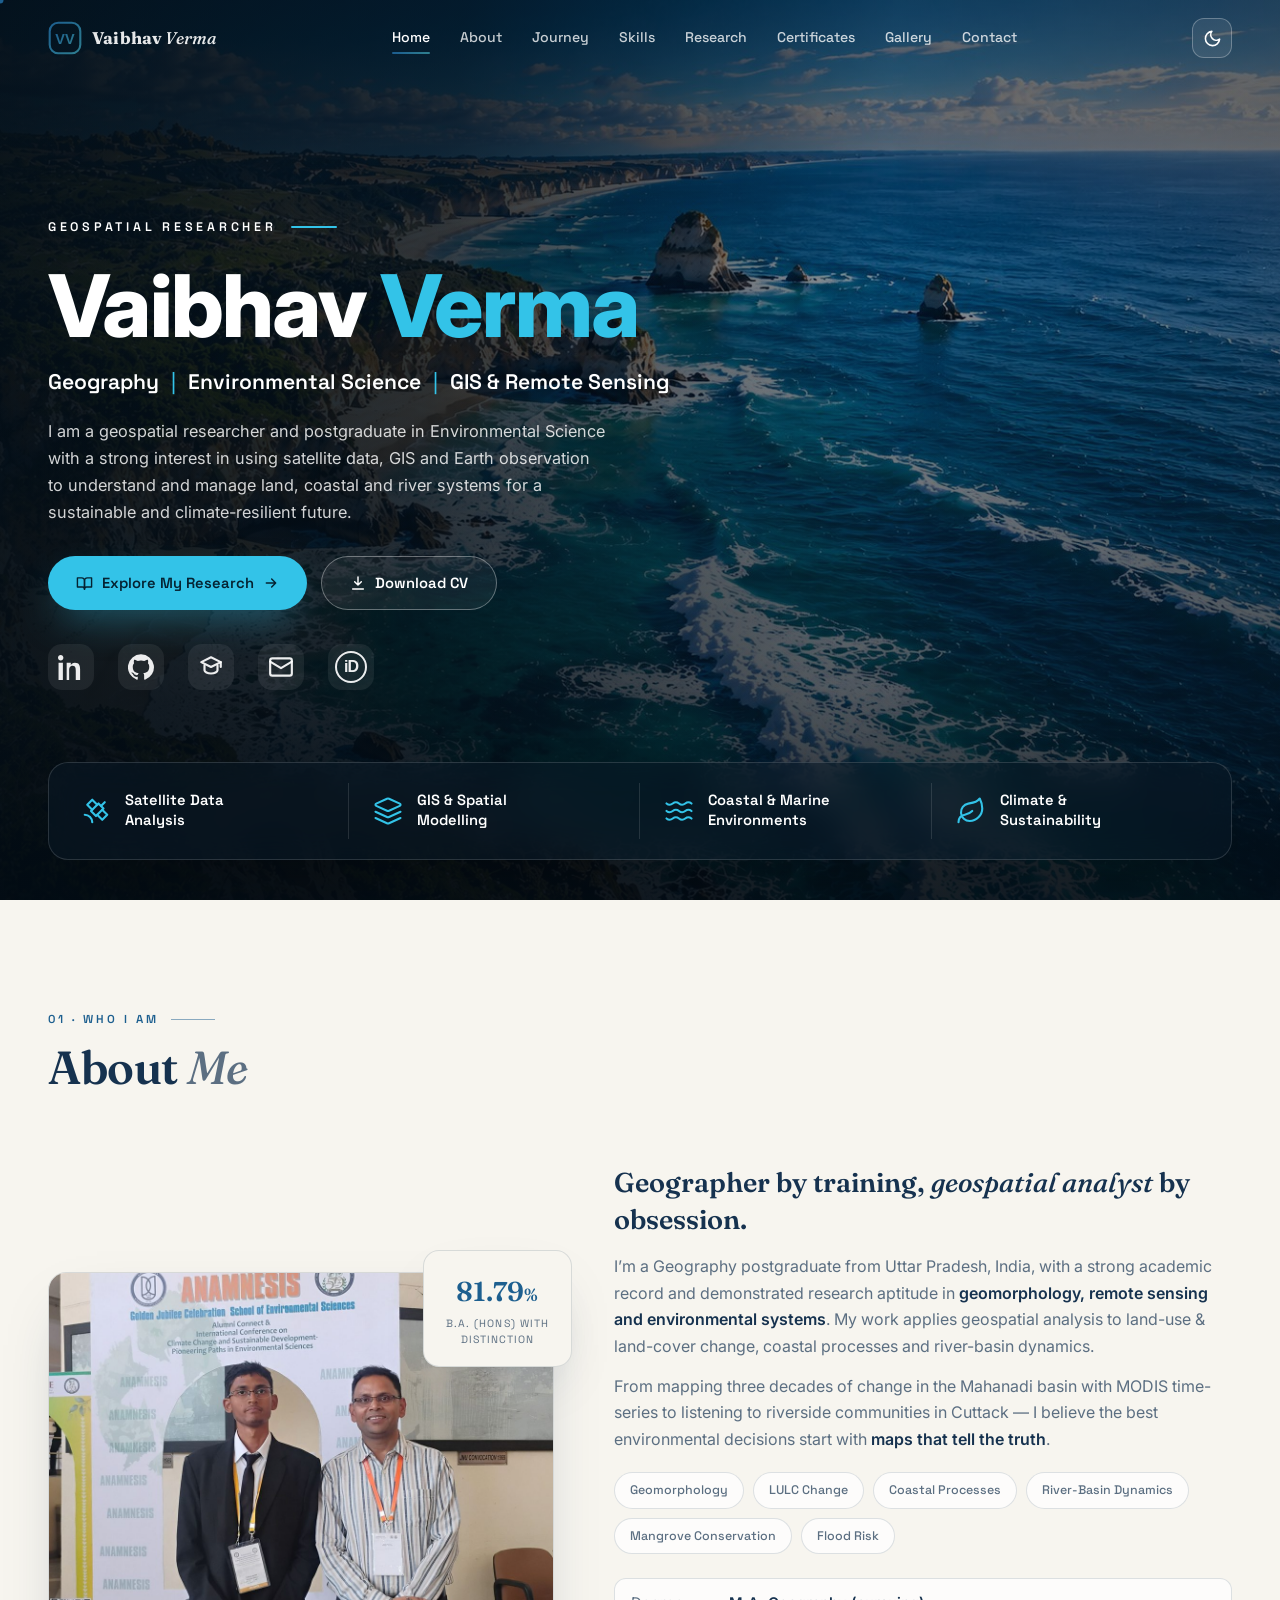
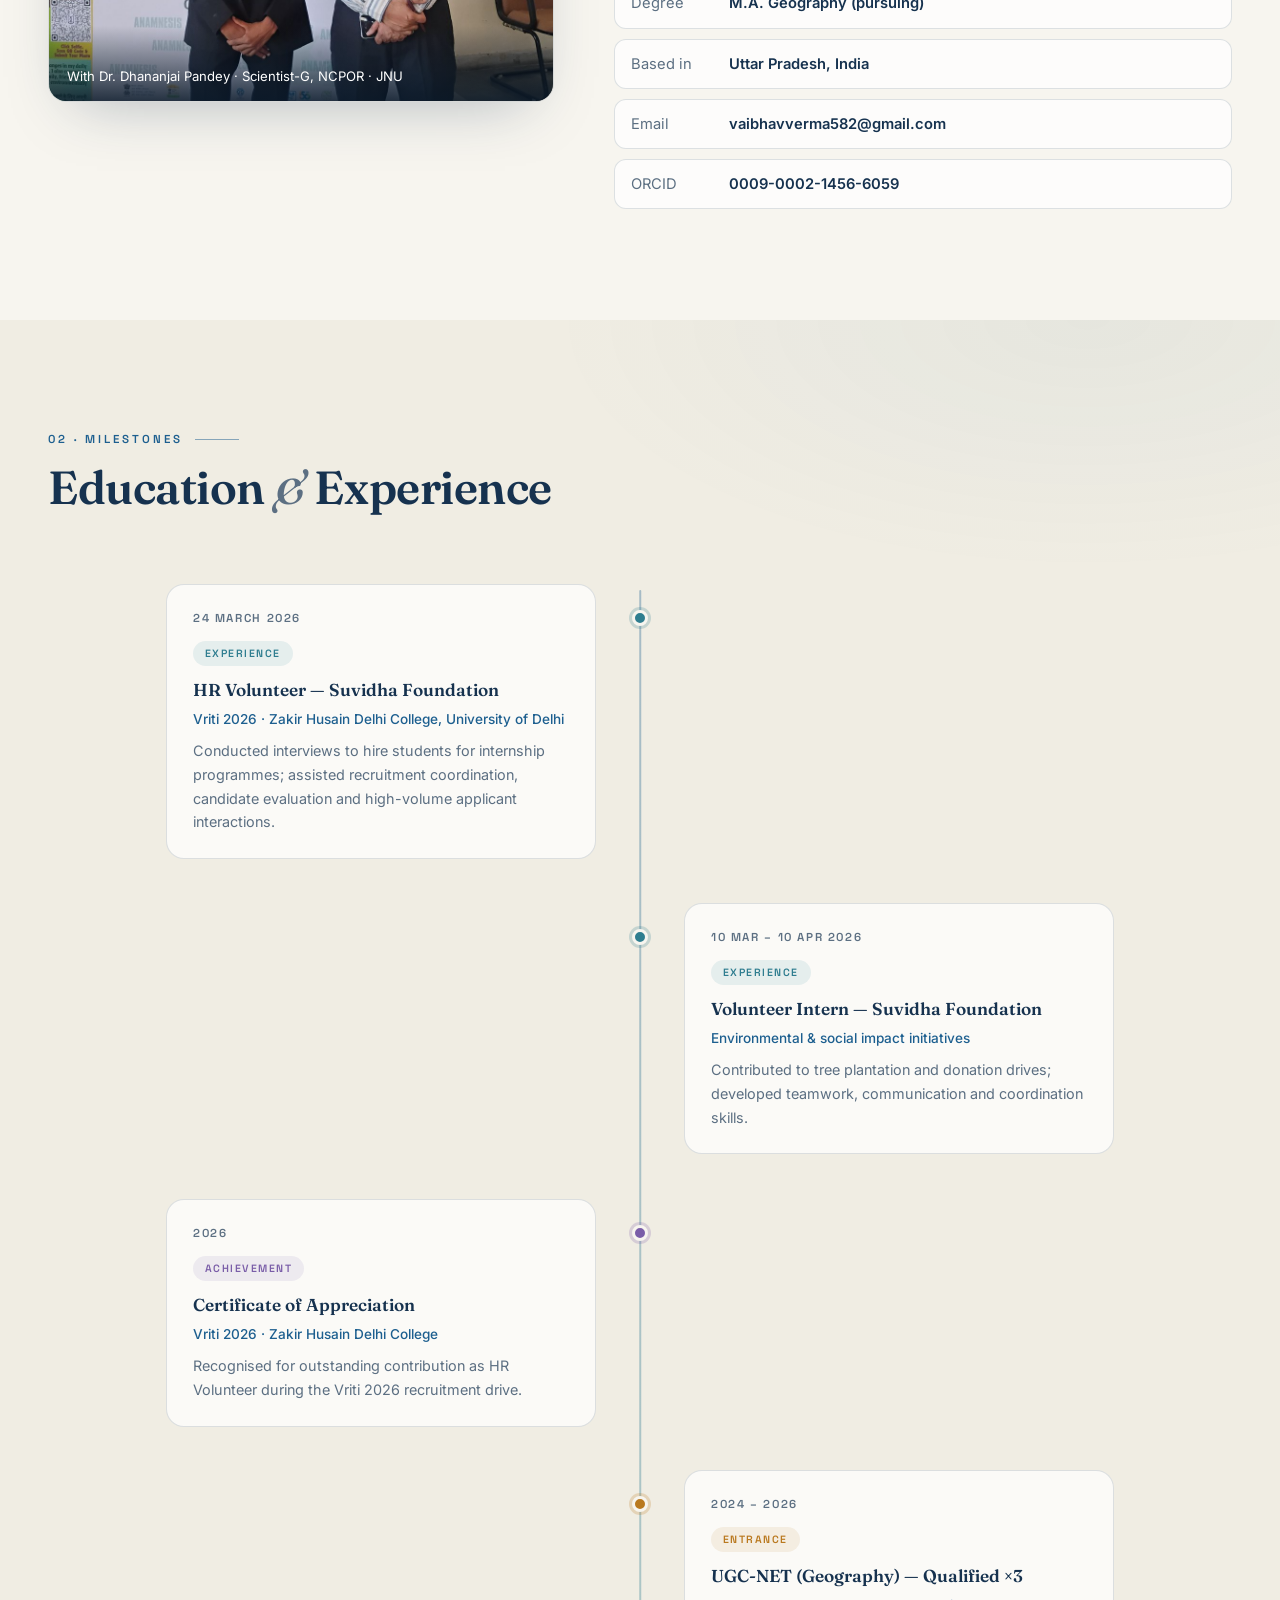
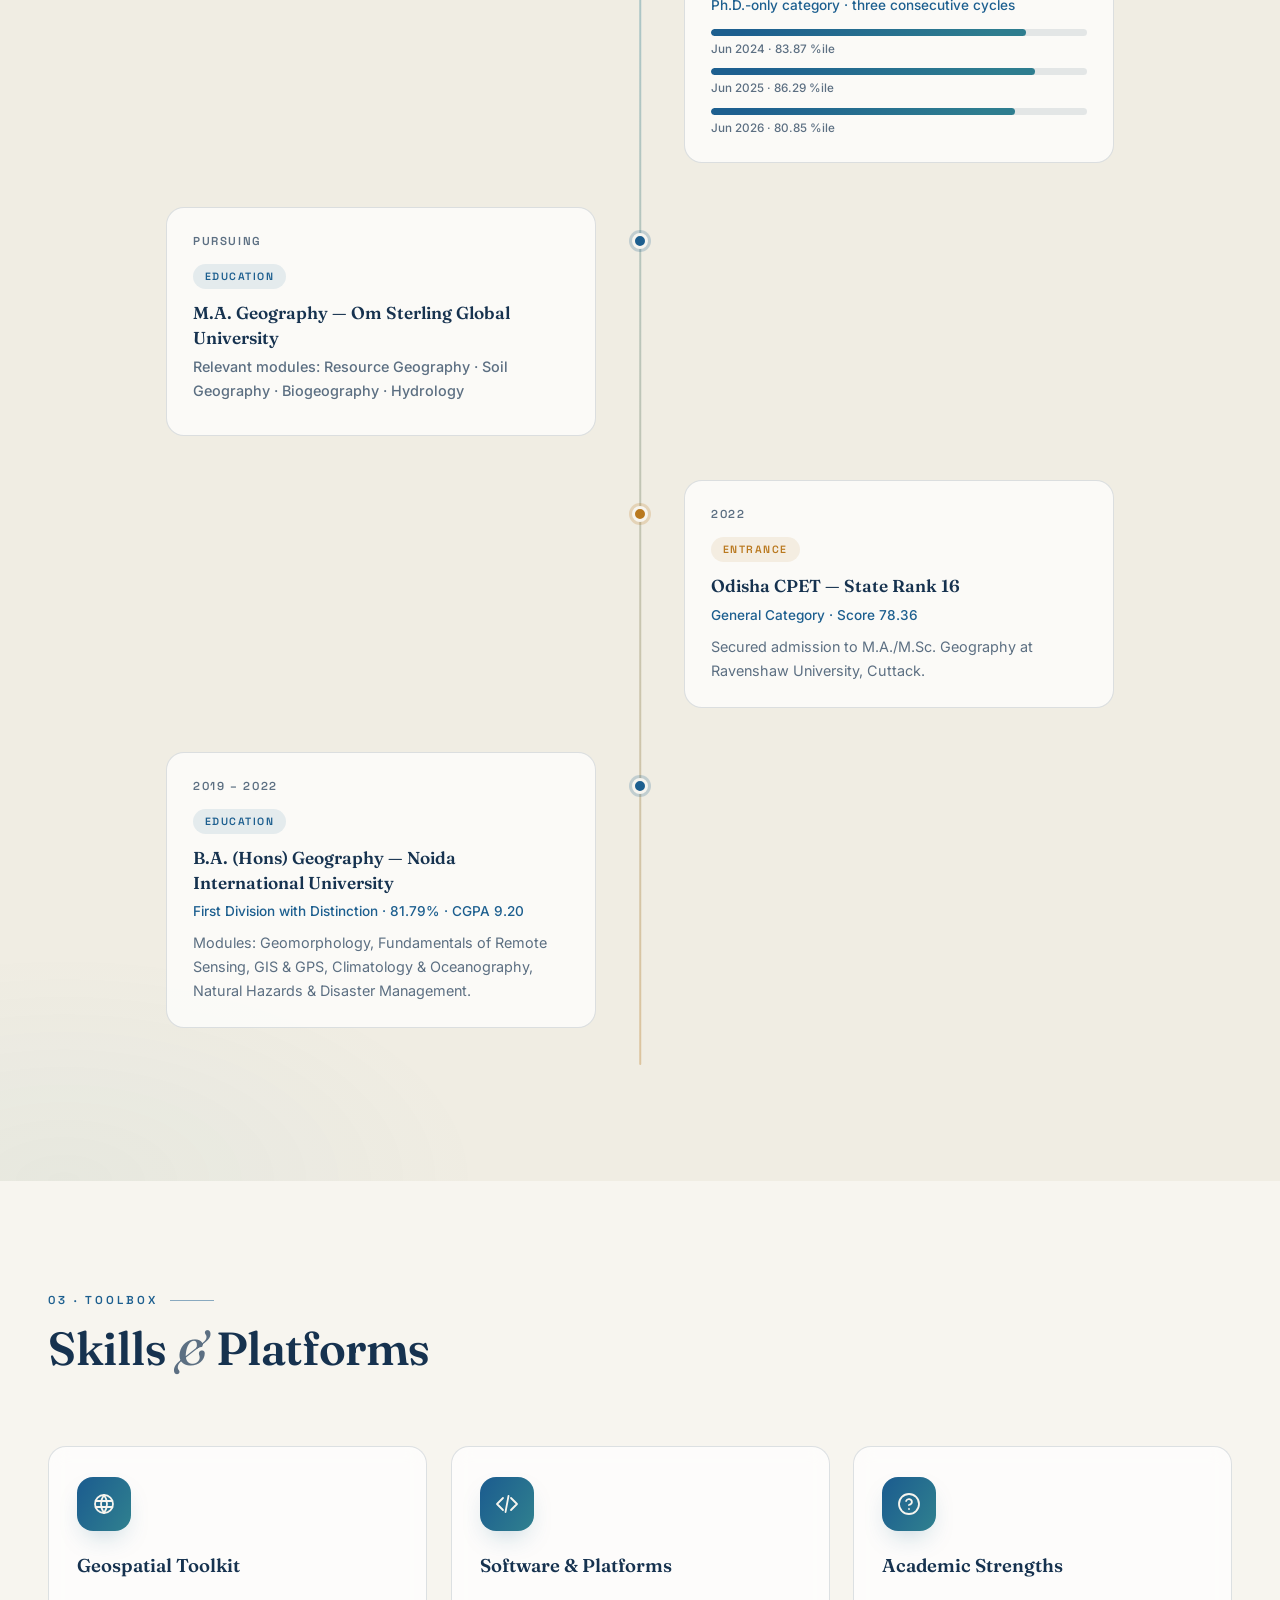
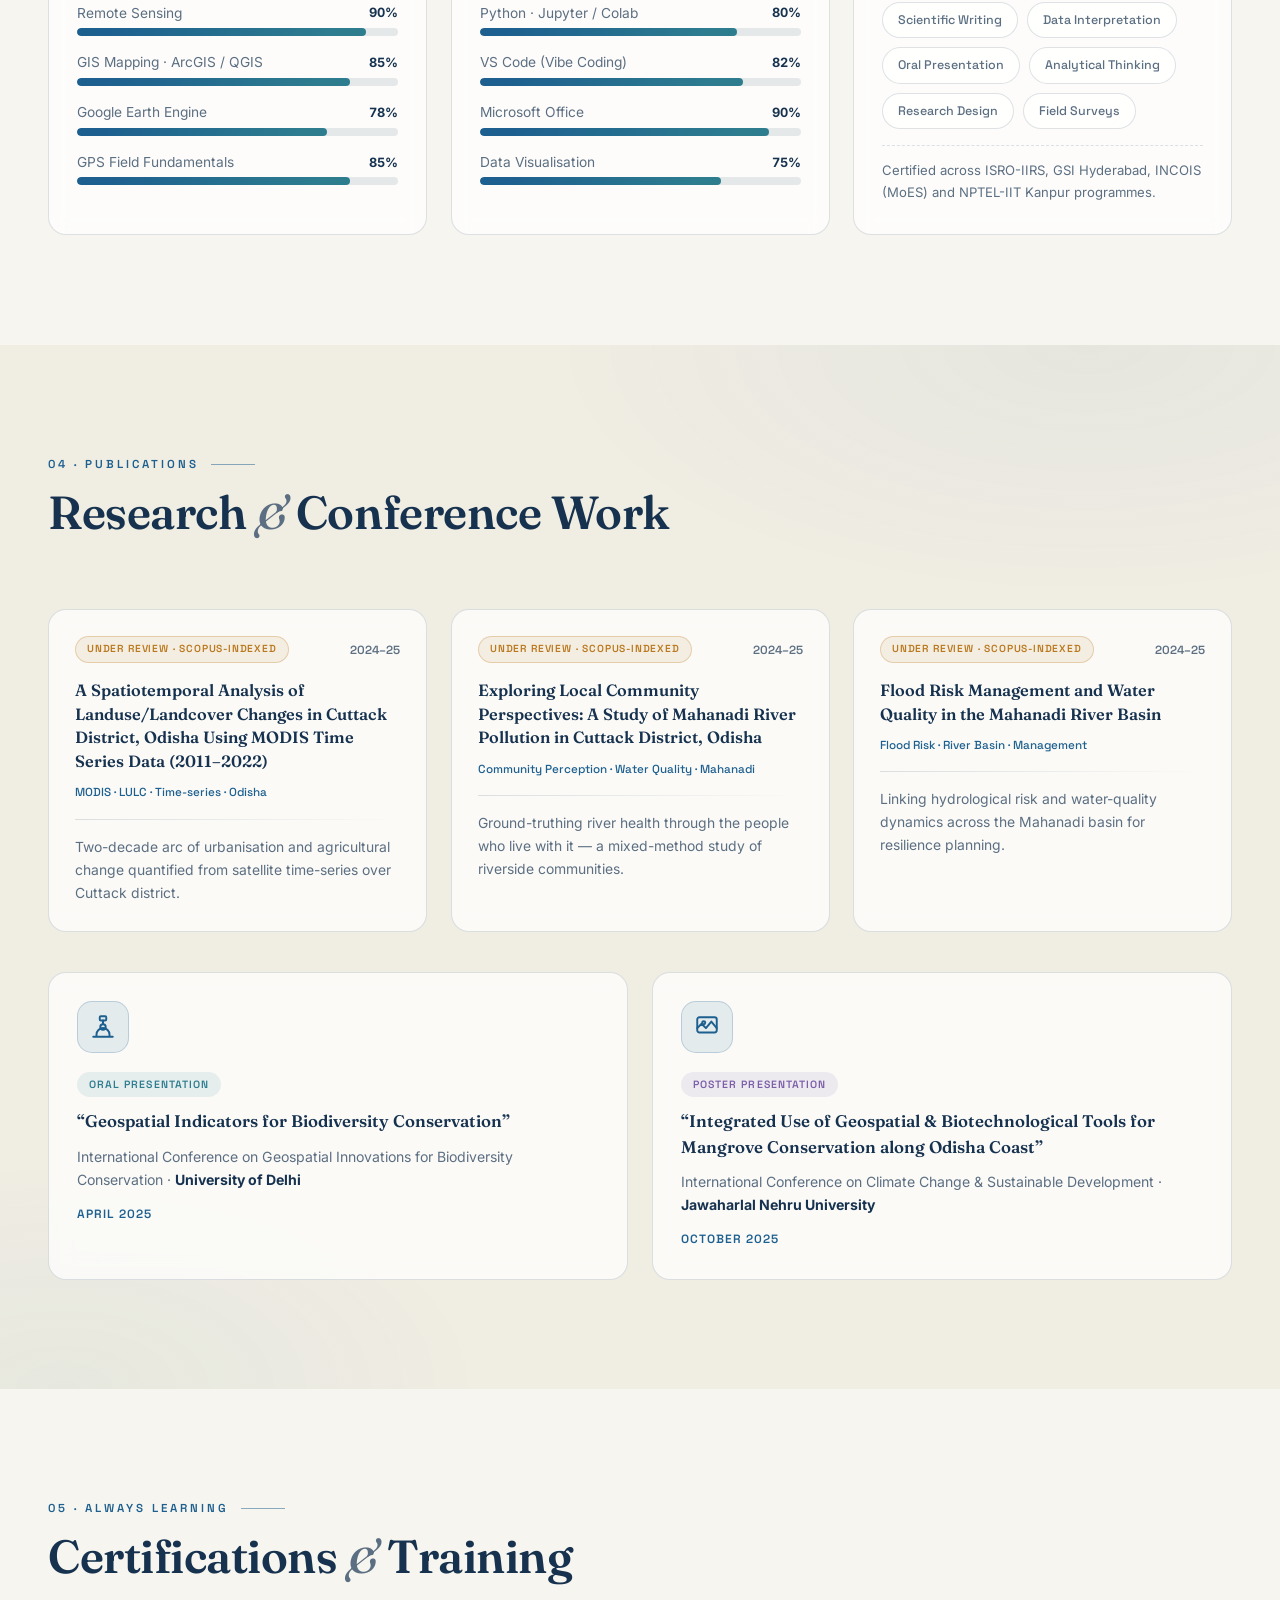
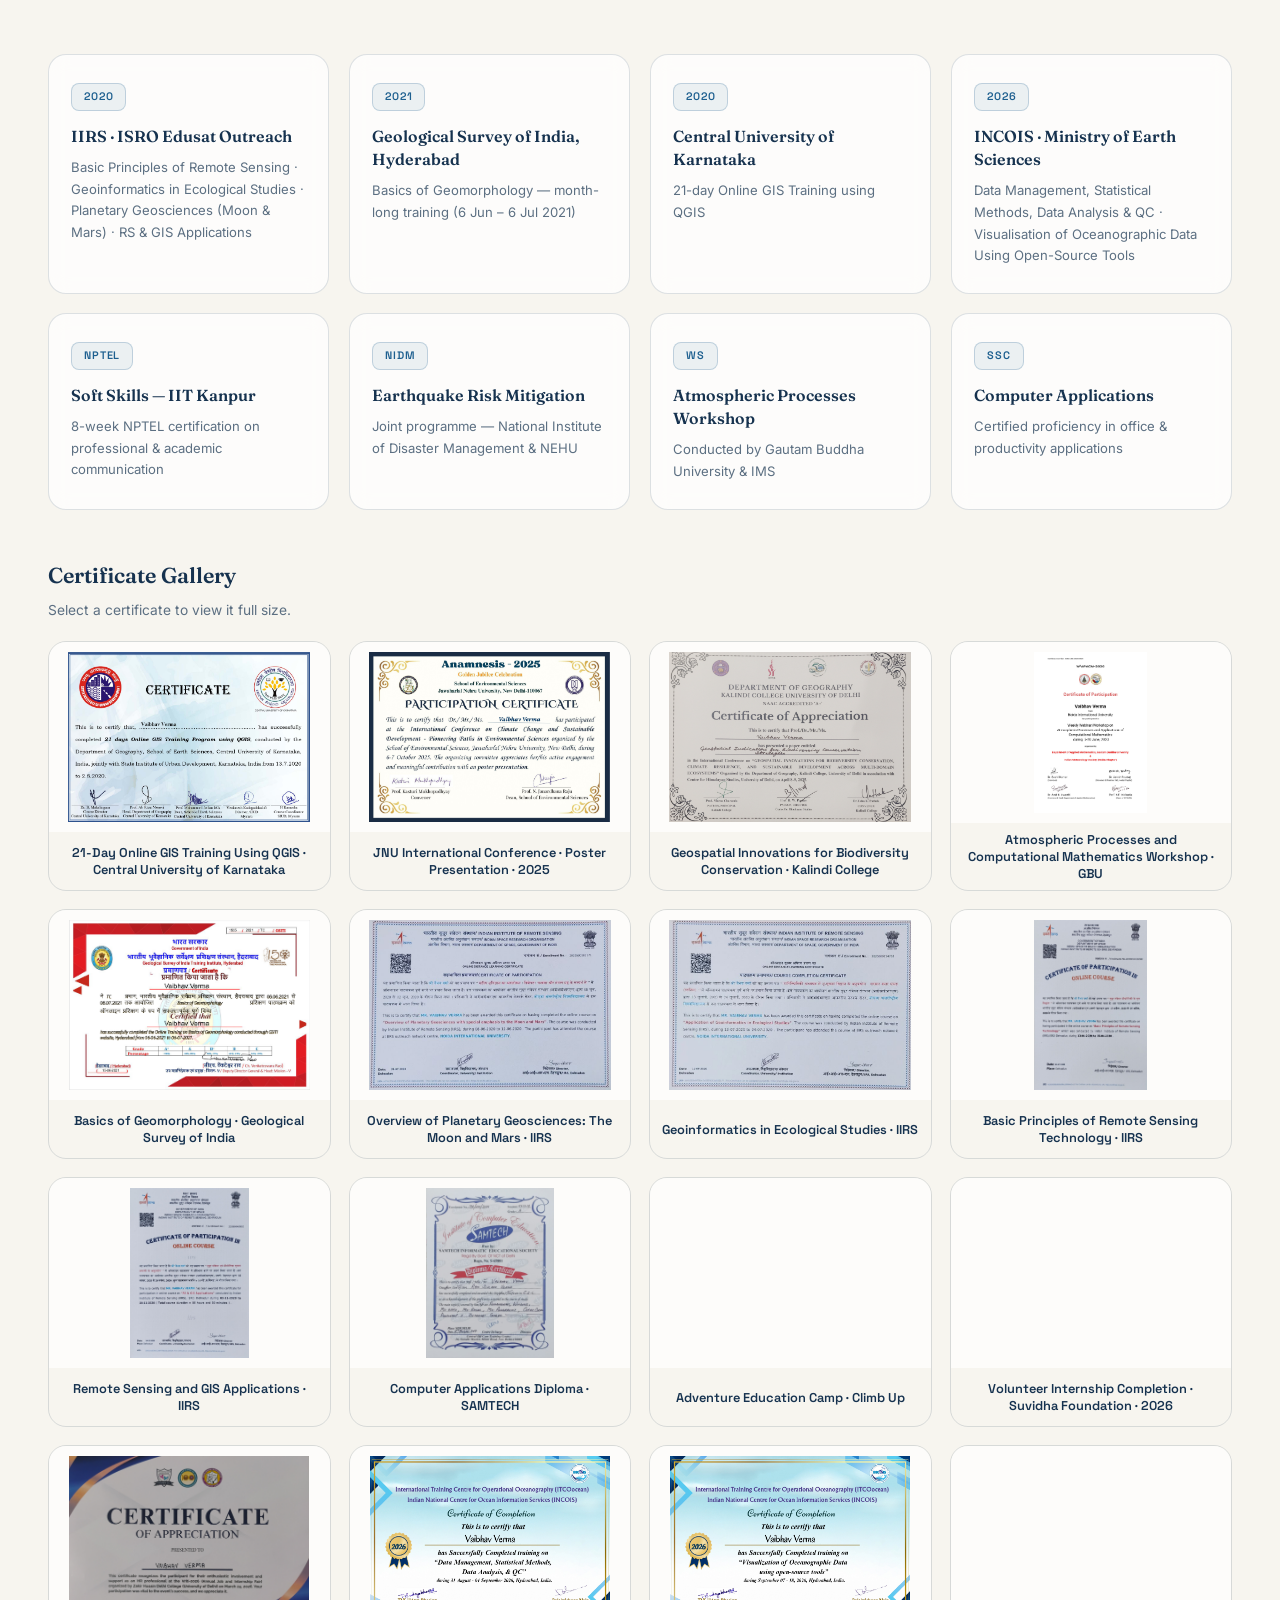
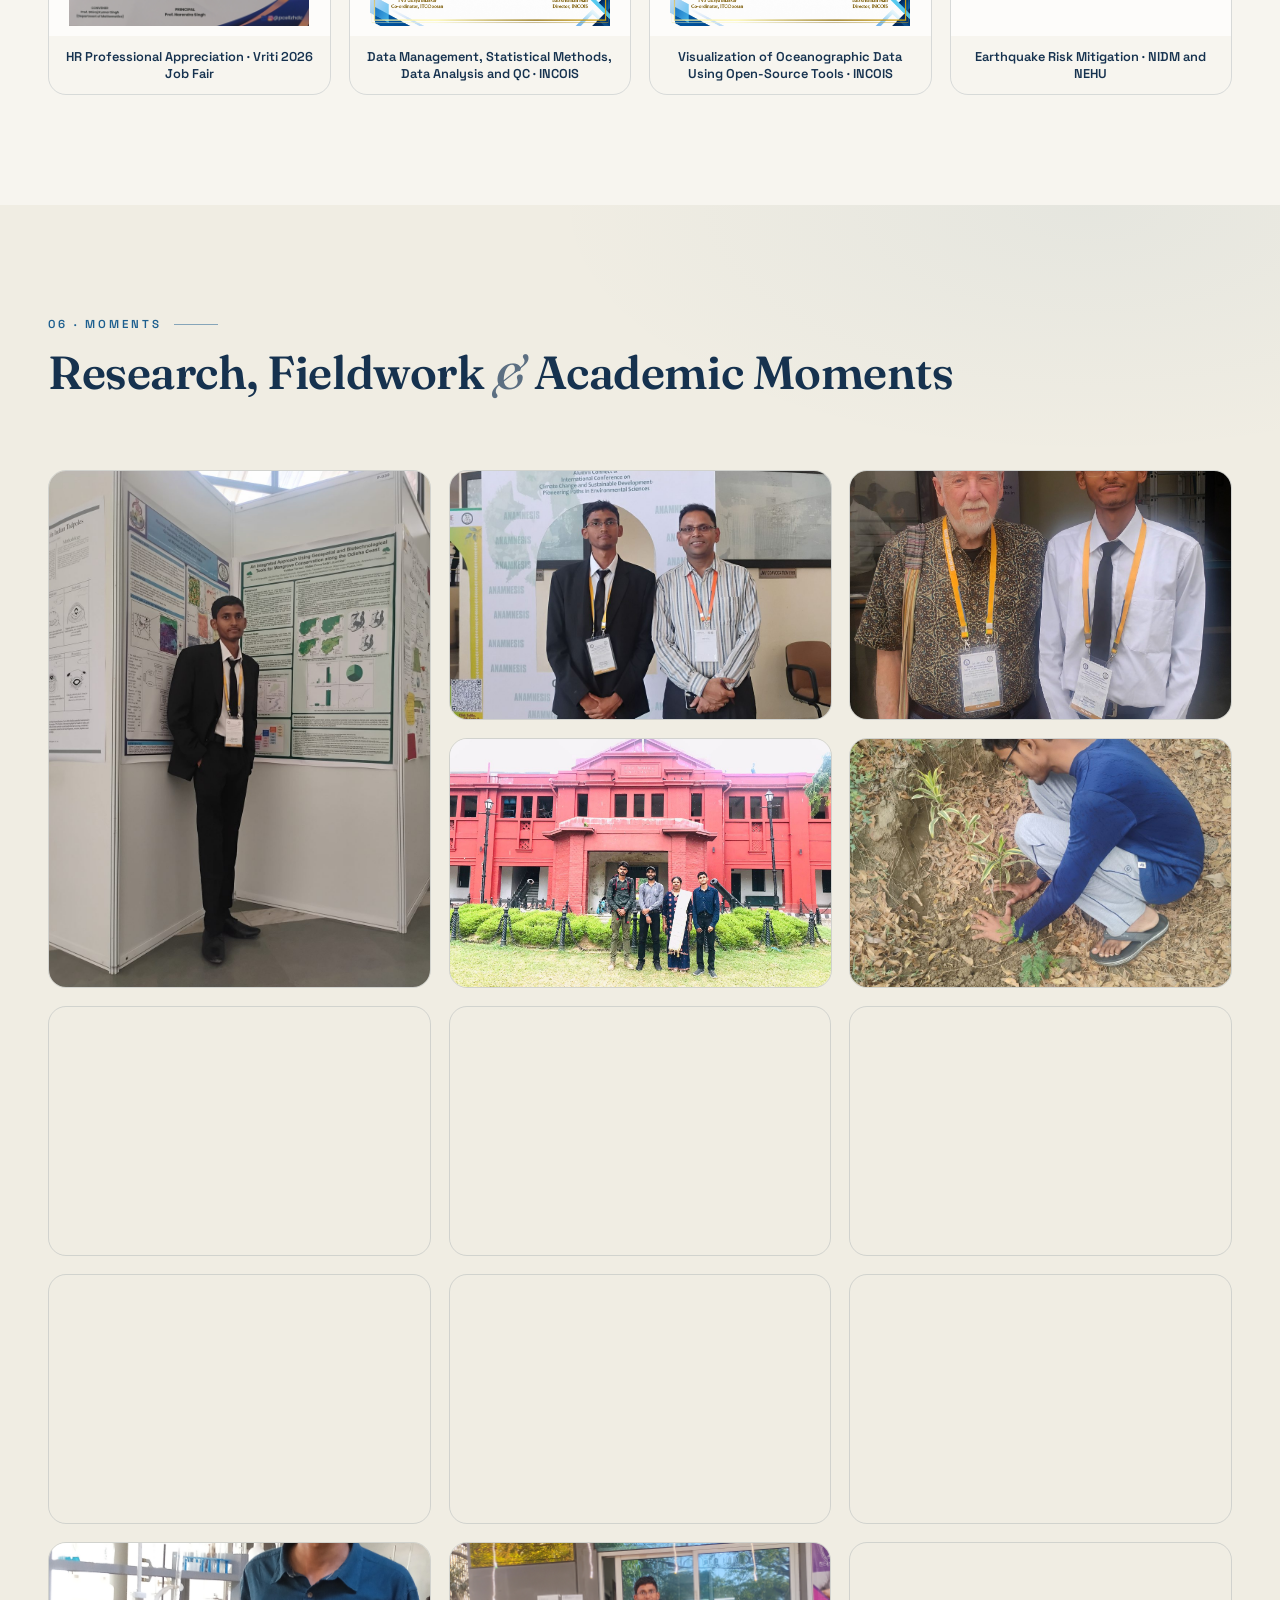
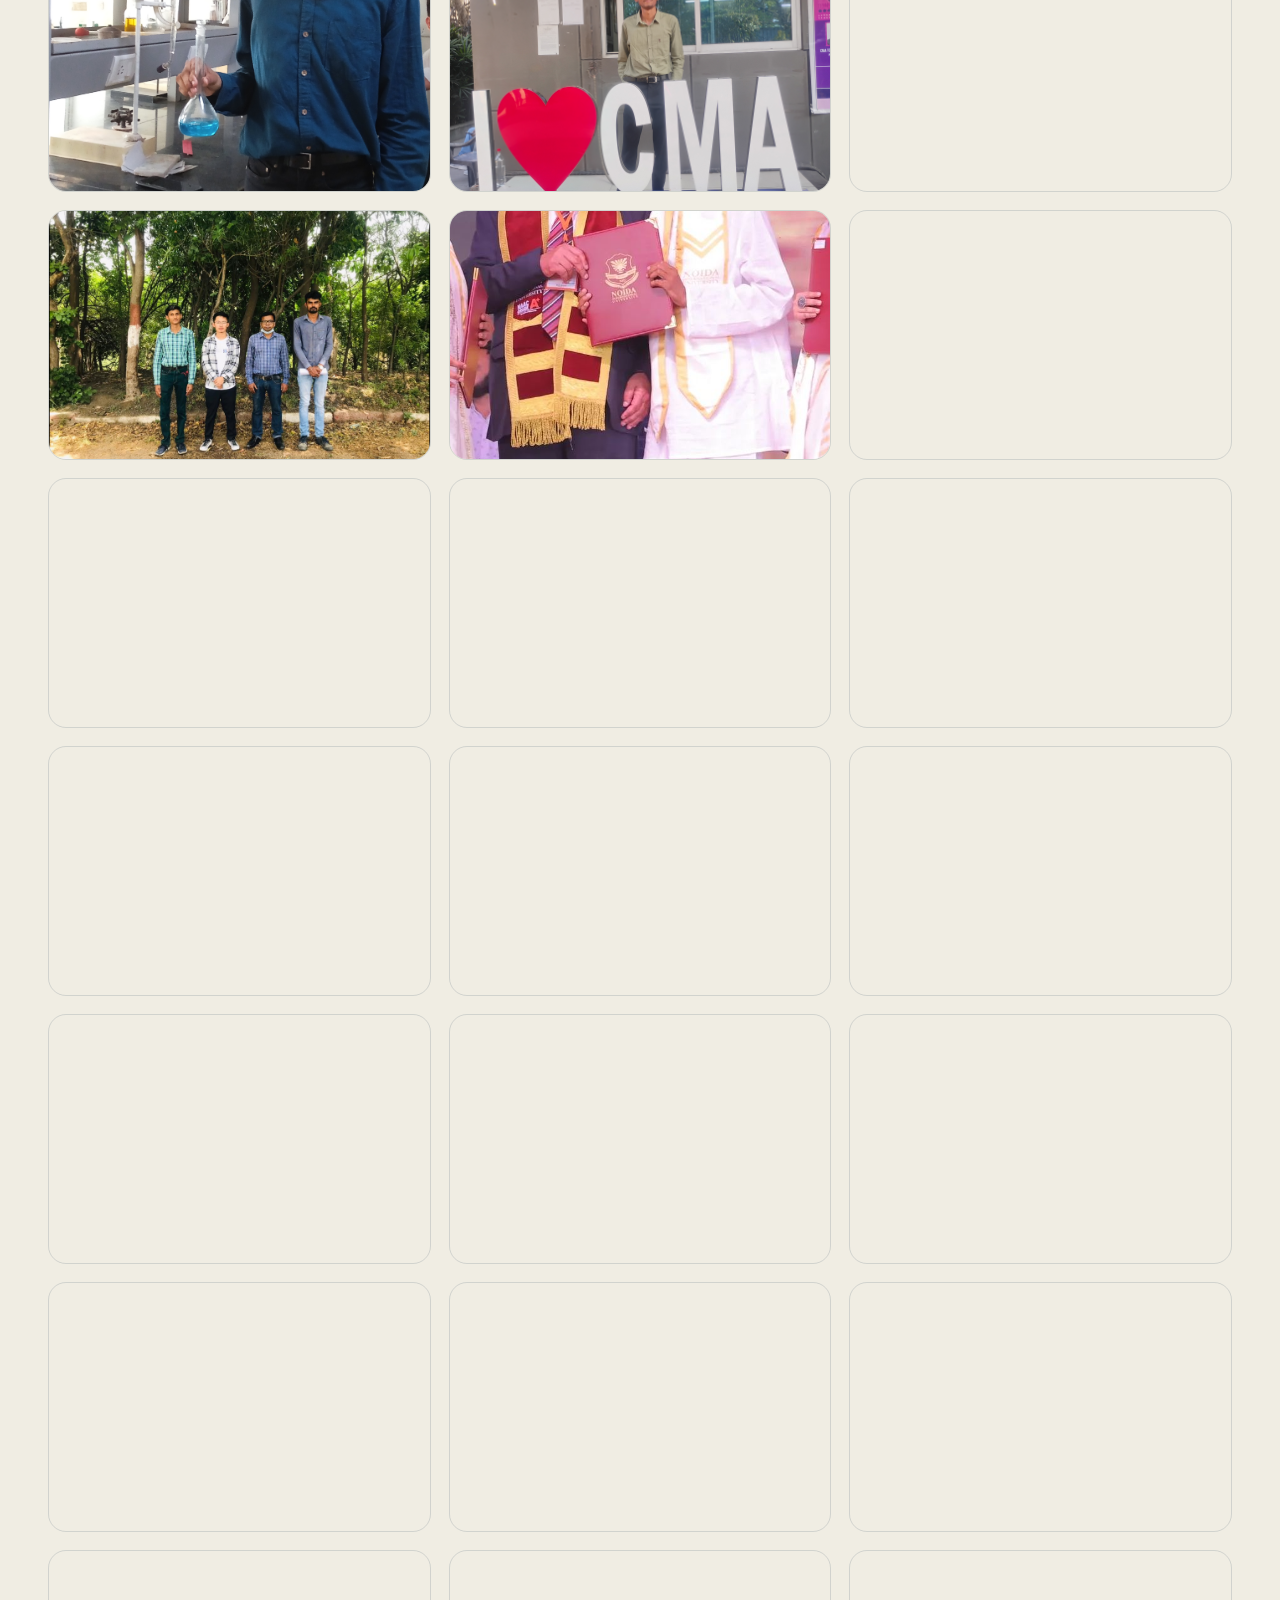
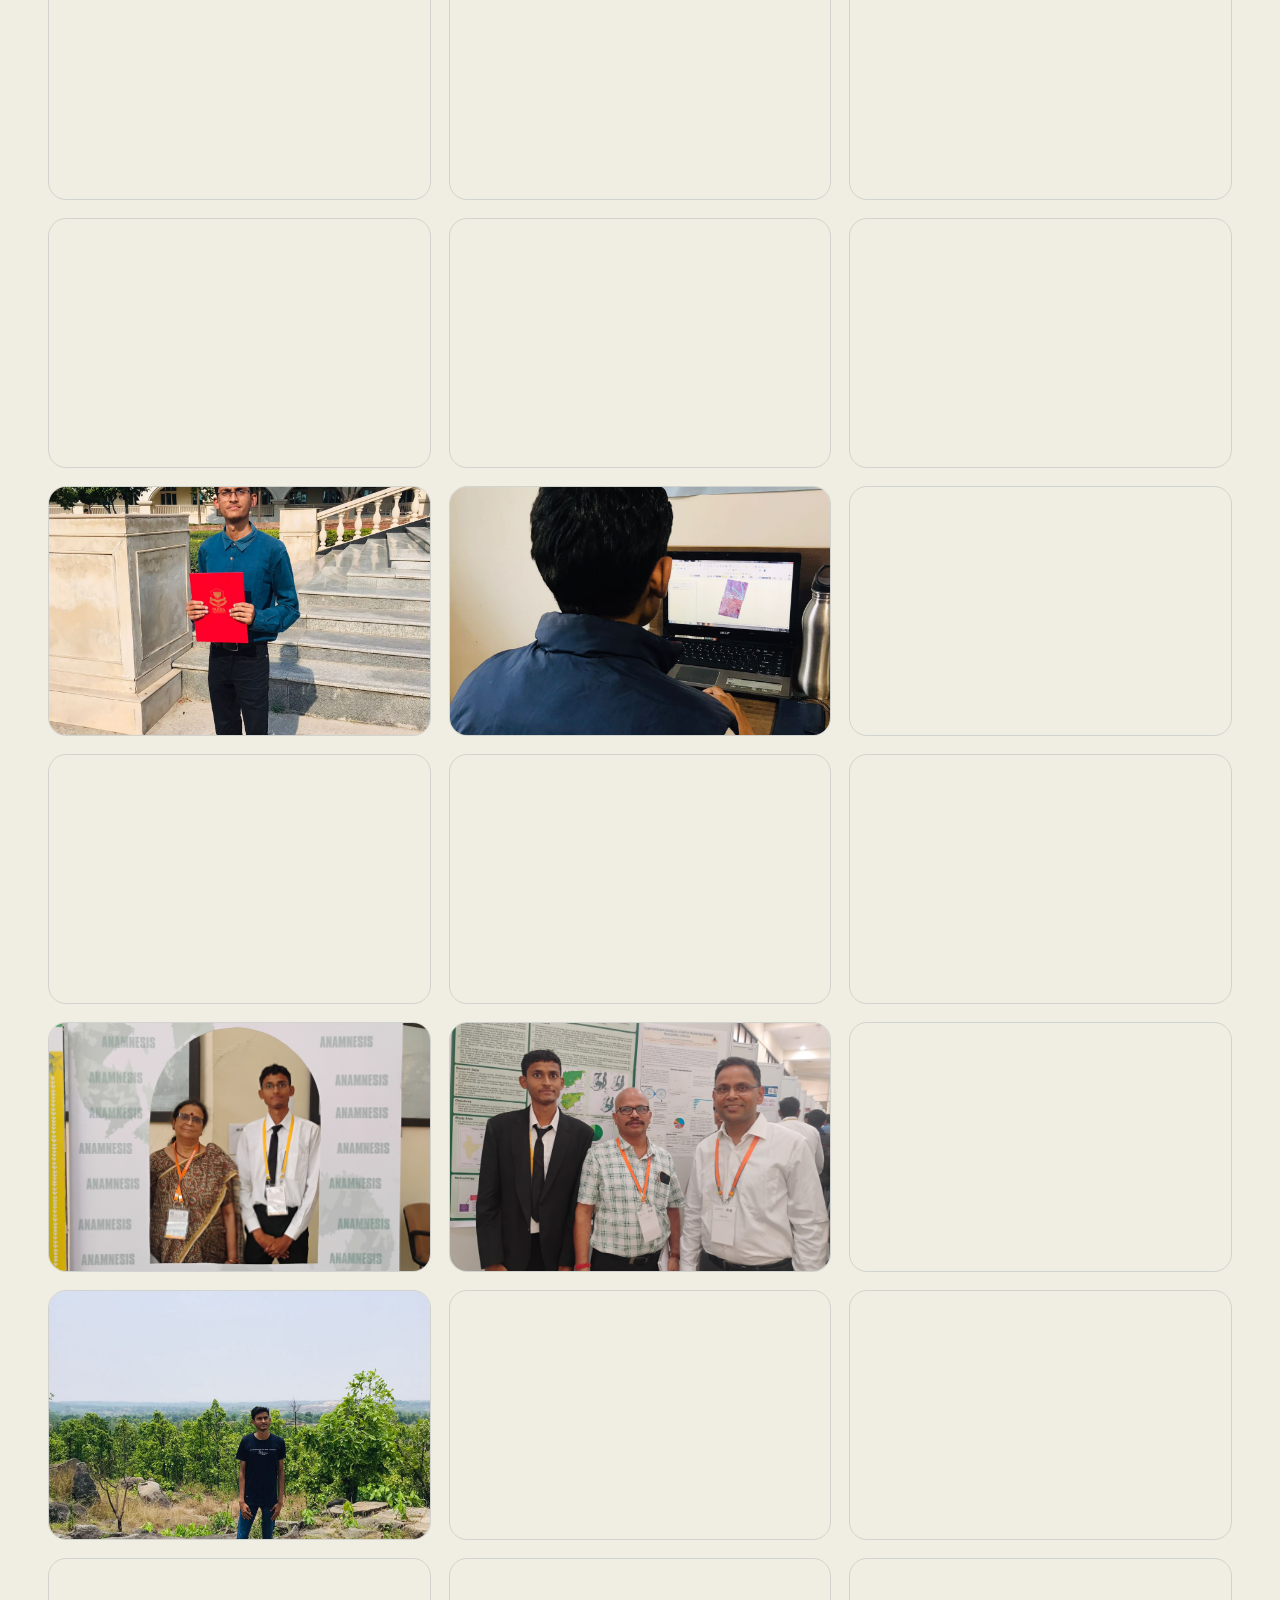
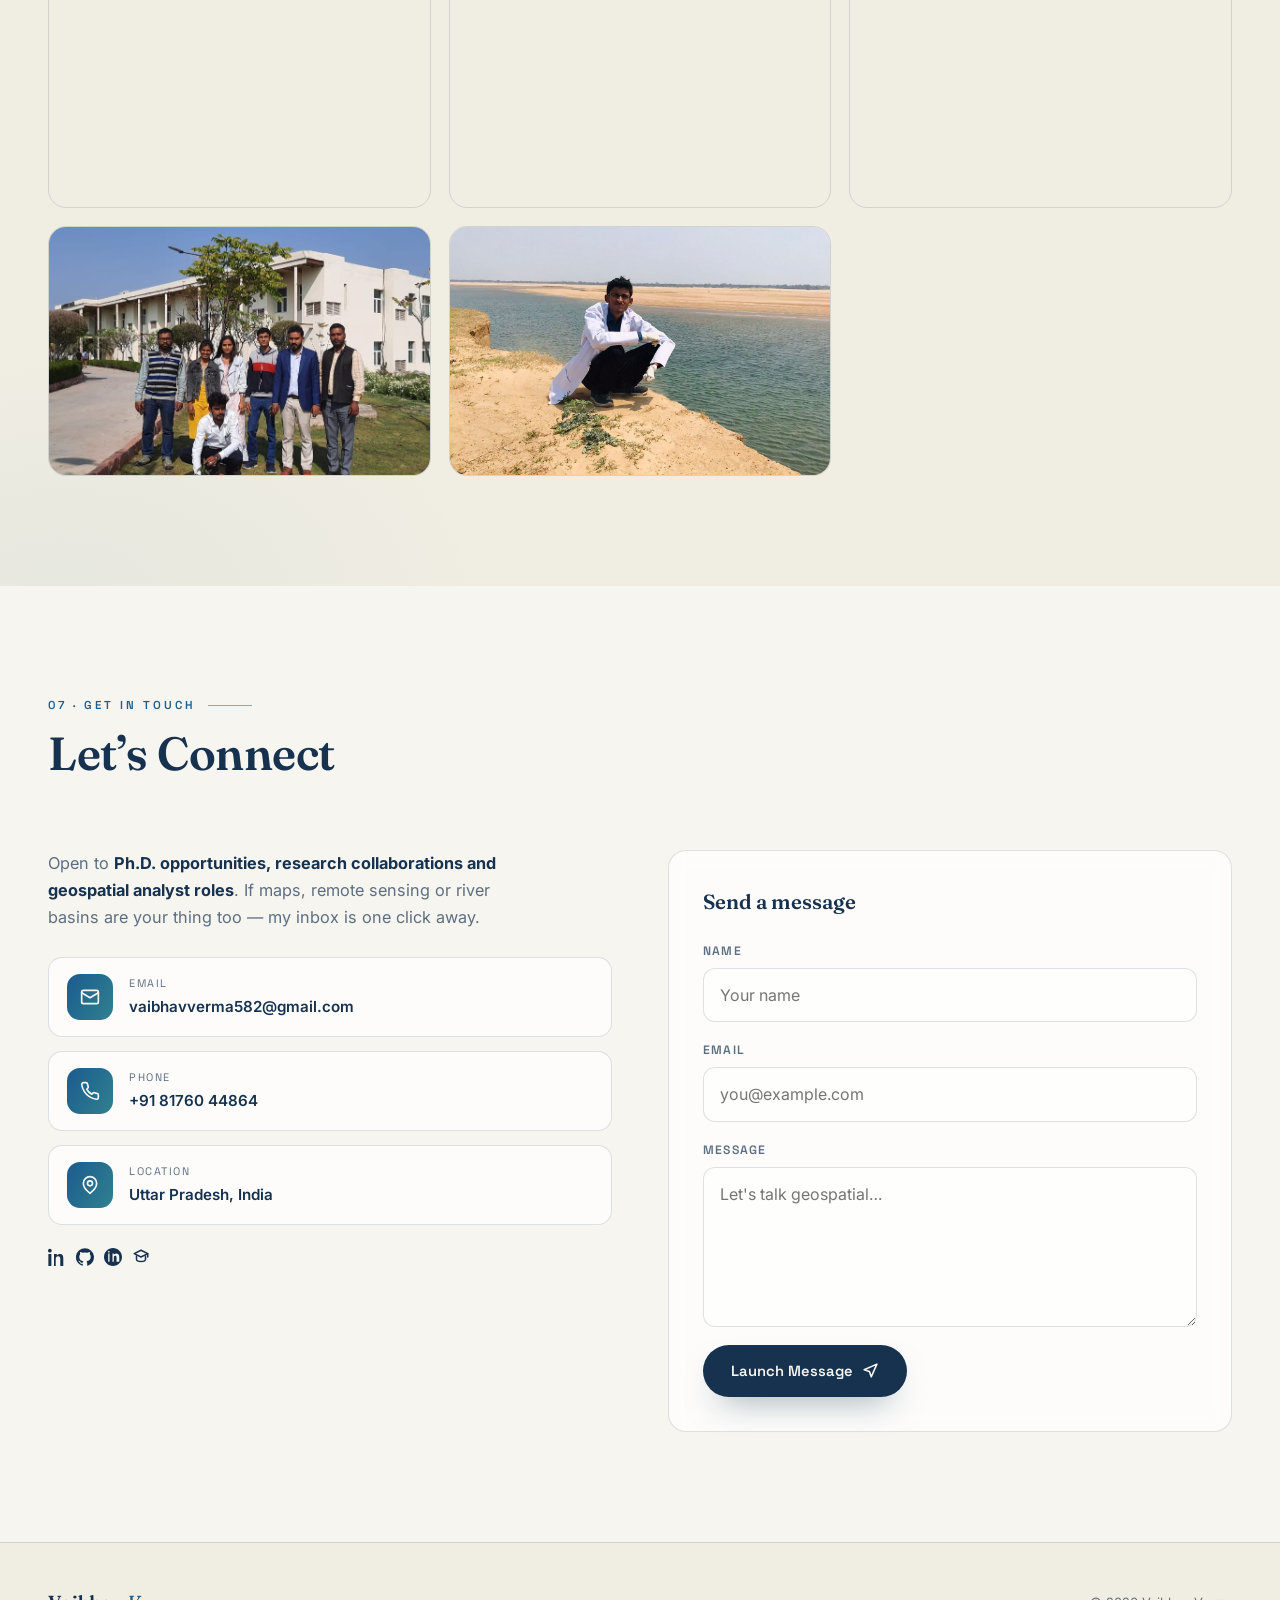
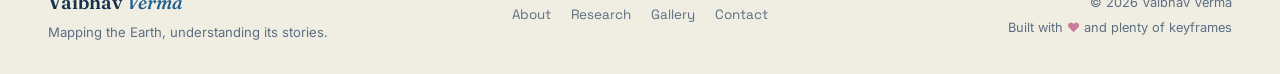
==== index.html @ becb2801 "Improve responsive layouts across devices Co-authored-by: Copilot App <223556219+Copilot@users.norep" ====
<!DOCTYPE html>
<html lang="en" data-theme="light">
<head>
  <meta charset="UTF-8">
  <meta name="viewport" content="width=device-width, initial-scale=1.0">
  <meta name="theme-color" content="#F7F5EF">
  <title>Vaibhav Verma — Coastal Geospatial Research Portfolio</title>
  <meta name="description" content="Portfolio of Vaibhav Verma — UGC-NET qualified Geography postgraduate specialising in remote sensing, GIS, geomorphology and environmental research.">
  <link rel="icon" href="data:image/svg+xml,%3Csvg xmlns='http://www.w3.org/2000/svg' viewBox='0 0 64 64'%3E%3Crect width='64' height='64' rx='14' fill='%2316324F'/%3E%3Ctext x='32' y='43' font-family='Georgia,serif' font-style='italic' font-size='28' font-weight='700' text-anchor='middle' fill='%23F7F5EF'%3EVV%3C/text%3E%3C/svg%3E">
  <link rel="preconnect" href="https://fonts.googleapis.com">
  <link rel="preconnect" href="https://fonts.gstatic.com" crossorigin>
  <link href="https://fonts.googleapis.com/css2?family=Fraunces:ital,wght@0,500;0,600;0,700;1,500;1,600&family=Inter:wght@400;500;600&family=Space+Grotesk:wght@500;600&display=swap" rel="stylesheet">
  <link rel="stylesheet" href="css/style.css?v=8">
  <script type="application/ld+json">
  {
    "@context": "https://schema.org",
    "@type": "Person",
    "name": "Vaibhav Verma",
    "email": "mailto:vaibhavverma582@gmail.com",
    "telephone": "+91 81760 44864",
    "jobTitle": "Geospatial Researcher",
    "sameAs": [
      "https://linkedin.com/in/vaibhavverma582",
      "https://github.com/vaibhavverma582-rgb",
      "https://orcid.org/0009-0002-1456-6059"
    ]
  }
  </script>
</head>
<body class="loading">

  <!-- ═══════════ PRELOADER ═══════════ -->
  <div id="preloader" aria-hidden="true">
    <div class="pre-inner">
      <svg class="pre-logo" viewBox="0 0 120 120" width="110" height="110" aria-hidden="true">
        <circle class="pre-ring" cx="60" cy="60" r="52" fill="none" stroke="url(#pregrad)" stroke-width="2.5" stroke-dasharray="240 90"/>
        <defs>
          <linearGradient id="pregrad" x1="0" y1="0" x2="1" y2="1">
            <stop offset="0" stop-color="#1D5F8F"/><stop offset="1" stop-color="#2E7D8F"/>
          </linearGradient>
        </defs>
        <text x="60" y="72" text-anchor="middle" font-family="Sora, sans-serif" font-size="30" font-weight="800" fill="url(#pregrad)">VV</text>
      </svg>
      <div class="pre-name">Vaibhav&nbsp;Verma</div>
      <div class="pre-bar"><span id="pre-fill"></span></div>
      <div class="pre-pct" id="pre-pct">0%</div>
    </div>
  </div>

  <!-- custom cursor -->
  <div class="cursor-dot" id="cursor-dot" aria-hidden="true"></div>
  <div class="cursor-ring" id="cursor-ring" aria-hidden="true"></div>

  <!-- scroll progress -->
  <div class="progress-bar" id="progress-bar" aria-hidden="true"></div>

  <!-- ═══════════ NAVBAR ═══════════ -->
  <header id="navbar">
    <div class="container nav-wrap">
      <a href="#home" class="logo magnetic" aria-label="Vaibhav Verma — home">
        <svg viewBox="0 0 40 40" width="34" height="34" aria-hidden="true">
          <defs><linearGradient id="loggrad" x1="0" y1="0" x2="1" y2="1"><stop offset="0" stop-color="#1D5F8F"/><stop offset="1" stop-color="#2E7D8F"/></linearGradient></defs>
          <rect x="2" y="2" width="36" height="36" rx="10" fill="none" stroke="url(#loggrad)" stroke-width="2.5"/>
          <text x="20" y="27" text-anchor="middle" font-family="Sora, sans-serif" font-size="17" font-weight="800" fill="url(#loggrad)">VV</text>
        </svg>
        <span class="logo-text">Vaibhav<em>&nbsp;Verma</em></span>
      </a>
      <nav class="nav-links" id="nav-links" aria-label="Primary">
        <a href="#home" class="nav-link active">Home</a>
        <a href="#about" class="nav-link">About</a>
        <a href="#journey" class="nav-link">Journey</a>
        <a href="#skills" class="nav-link">Skills</a>
        <a href="#research" class="nav-link">Research</a>
        <a href="#certs" class="nav-link">Certificates</a>
        <a href="#gallery" class="nav-link">Gallery</a>
        <a href="#contact" class="nav-link">Contact</a>
      </nav>
      <div class="nav-actions">
        <button id="theme-toggle" class="icon-btn magnetic" aria-label="Toggle light / dark theme">
          <svg class="ic-sun" viewBox="0 0 24 24" width="19" height="19" fill="none" stroke="currentColor" stroke-width="2" stroke-linecap="round"><circle cx="12" cy="12" r="4"/><path d="M12 2v2M12 20v2M4.9 4.9l1.4 1.4M17.7 17.7l1.4 1.4M2 12h2M20 12h2M4.9 19.1l1.4-1.4M17.7 6.3l1.4-1.4"/></svg>
          <svg class="ic-moon" viewBox="0 0 24 24" width="19" height="19" fill="none" stroke="currentColor" stroke-width="2" stroke-linecap="round" stroke-linejoin="round"><path d="M21 12.8A9 9 0 1 1 11.2 3a7 7 0 0 0 9.8 9.8z"/></svg>
        </button>
        <button id="hamburger" class="icon-btn" aria-label="Open menu" aria-expanded="false">
          <span></span><span></span><span></span>
        </button>
      </div>
    </div>
  </header>

  <main>
    <!-- ═══════════ HERO ═══════════ -->
    <section id="home" class="hero">
      <div class="hero-bg" aria-hidden="true">
        <video autoplay muted loop playsinline preload="metadata" poster="assets/hero-coast.jpg?v=3">
          <source src="assets/hero-coast.mp4" type="video/mp4">
        </video>
        <div class="hero-shade"></div>
      </div>
      <div class="container hero-inner">
        <div class="hero-text">
          <span class="hero-kicker reveal" style="--d:.05s">Geospatial Researcher</span>
          <h1 class="hero-name reveal" style="--d:.15s">Vaibhav <span class="accent">Verma</span></h1>
          <p class="hero-sub reveal" style="--d:.22s">
            <span>Geography</span><i>|</i><span>Environmental Science</span><i>|</i><span>GIS &amp; Remote Sensing</span>
          </p>
          <p class="hero-tag reveal" style="--d:.3s">
            I am a geospatial researcher and postgraduate in Environmental Science with a strong interest in
            using satellite data, GIS and Earth observation to understand and manage land, coastal and river
            systems for a sustainable and climate-resilient future.
          </p>
          <div class="hero-ctas reveal" style="--d:.38s">
            <a href="#research" class="btn btn-primary magnetic">
              <svg viewBox="0 0 24 24" width="17" height="17" fill="none" stroke="currentColor" stroke-width="2" stroke-linecap="round" stroke-linejoin="round"><path d="M2 4h6a4 4 0 0 1 4 4v12a3 3 0 0 0-3-3H2z"/><path d="M22 4h-6a4 4 0 0 0-4 4v12a3 3 0 0 1 3-3h7z"/></svg>
              Explore My Research
              <svg viewBox="0 0 24 24" width="16" height="16" fill="none" stroke="currentColor" stroke-width="2.2" stroke-linecap="round" stroke-linejoin="round"><path d="M5 12h14M13 6l6 6-6 6"/></svg>
            </a>
            <a href="assets/Vaibhav_Verma_CV.pdf" download class="btn btn-ghost magnetic">
              <svg viewBox="0 0 24 24" width="16" height="16" fill="none" stroke="currentColor" stroke-width="2.2" stroke-linecap="round" stroke-linejoin="round"><path d="M12 3v12M7 10l5 5 5-5M4 21h16"/></svg>
              Download CV
            </a>
          </div>
          <div class="hero-socials reveal" style="--d:.46s">
            <a class="social magnetic" href="https://linkedin.com/in/vaibhavverma582" target="_blank" rel="noopener" aria-label="LinkedIn">
              <svg viewBox="0 0 24 24" width="17" height="17" fill="currentColor"><path d="M4.98 3.5C4.98 4.88 3.87 6 2.5 6S0 4.88 0 3.5 1.12 1 2.5 1s2.48 1.12 2.48 2.5zM.5 8h4V24h-4V8zm7.5 0h3.8v2.2h.05c.53-1 1.83-2.2 3.77-2.2 4.03 0 4.78 2.65 4.78 6.1V24h-4v-8.5c0-2.03-.04-4.64-2.83-4.64-2.83 0-3.27 2.2-3.27 4.5V24H8V8z"/></svg>
            </a>
            <a class="social magnetic" href="https://github.com/vaibhavverma582-rgb" target="_blank" rel="noopener" aria-label="GitHub">
              <svg viewBox="0 0 24 24" width="17" height="17" fill="currentColor"><path d="M12 .3a12 12 0 0 0-3.8 23.4c.6.1.8-.3.8-.6v-2c-3.3.7-4-1.6-4-1.6-.6-1.4-1.4-1.8-1.4-1.8-1.1-.7.1-.7.1-.7 1.2.1 1.9 1.2 1.9 1.2 1.1 1.9 2.8 1.3 3.5 1 .1-.8.4-1.3.8-1.6-2.7-.3-5.5-1.3-5.5-5.9 0-1.3.5-2.4 1.2-3.2-.1-.3-.5-1.5.1-3.2 0 0 1-.3 3.3 1.2a11.5 11.5 0 0 1 6 0c2.3-1.5 3.3-1.2 3.3-1.2.6 1.7.2 2.9.1 3.2.8.8 1.2 1.9 1.2 3.2 0 4.6-2.8 5.6-5.5 5.9.4.4.8 1.1.8 2.2v3.3c0 .3.2.7.8.6A12 12 0 0 0 12 .3z"/></svg>
            </a>
            <a class="social magnetic" href="#journey" aria-label="Education">
              <svg viewBox="0 0 24 24" width="17" height="17" fill="none" stroke="currentColor" stroke-width="2" stroke-linecap="round" stroke-linejoin="round"><path d="M12 3l9 4.5-9 4.5-9-4.5L12 3z"/><path d="M6 10.5V15c0 1.5 2.7 3 6 3s6-1.5 6-3v-4.5"/><path d="M21 7.5V12"/></svg>
            </a>
            <a class="social magnetic" href="mailto:vaibhavverma582@gmail.com" aria-label="Email">
              <svg viewBox="0 0 24 24" width="17" height="17" fill="none" stroke="currentColor" stroke-width="2" stroke-linecap="round" stroke-linejoin="round"><rect x="2" y="4" width="20" height="16" rx="2"/><path d="m22 7-10 6L2 7"/></svg>
            </a>
            <a class="social magnetic" href="https://orcid.org/0009-0002-1456-6059" target="_blank" rel="noopener" aria-label="ORCID">
              <span class="social-text">iD</span>
            </a>
          </div>
        </div>
      </div>
      <div class="hero-strip container reveal" style="--d:.55s">
        <div class="strip-item">
          <span class="strip-ic">
            <svg viewBox="0 0 24 24" width="30" height="30" fill="none" stroke="currentColor" stroke-width="1.7" stroke-linecap="round" stroke-linejoin="round"><path d="M13 7 9 3 5 7l4 4"/><path d="m17 11 4 4-4 4-4-4"/><path d="m8 12 4 4 6-6-4-4Z"/><path d="m16 8 3-3"/><path d="M9 21a6 6 0 0 0-6-6"/></svg>
          </span>
          <span>Satellite Data<br>Analysis</span>
        </div>
        <div class="strip-item">
          <span class="strip-ic">
            <svg viewBox="0 0 24 24" width="30" height="30" fill="none" stroke="currentColor" stroke-width="1.7" stroke-linecap="round" stroke-linejoin="round"><path d="M12.83 2.18a2 2 0 0 0-1.66 0L2.6 6.08a1 1 0 0 0 0 1.83l8.58 3.91a2 2 0 0 0 1.66 0l8.58-3.9a1 1 0 0 0 0-1.83Z"/><path d="m22 17.65-9.17 4.16a2 2 0 0 1-1.66 0L2 17.65"/><path d="m22 12.65-9.17 4.16a2 2 0 0 1-1.66 0L2 12.65"/></svg>
          </span>
          <span>GIS &amp; Spatial<br>Modelling</span>
        </div>
        <div class="strip-item">
          <span class="strip-ic">
            <svg viewBox="0 0 24 24" width="30" height="30" fill="none" stroke="currentColor" stroke-width="1.7" stroke-linecap="round" stroke-linejoin="round"><path d="M2 6c.6.5 1.2 1 2.5 1C7 7 7 5 9.5 5c2.6 0 2.4 2 5 2 2.5 0 2.5-2 5-2 1.3 0 1.9.5 2.5 1"/><path d="M2 12c.6.5 1.2 1 2.5 1 2.5 0 2.5-2 5-2 2.6 0 2.4 2 5 2 2.5 0 2.5-2 5-2 1.3 0 1.9.5 2.5 1"/><path d="M2 18c.6.5 1.2 1 2.5 1 2.5 0 2.5-2 5-2 2.6 0 2.4 2 5 2 2.5 0 2.5-2 5-2 1.3 0 1.9.5 2.5 1"/></svg>
          </span>
          <span>Coastal &amp; Marine<br>Environments</span>
        </div>
        <div class="strip-item">
          <span class="strip-ic">
            <svg viewBox="0 0 24 24" width="30" height="30" fill="none" stroke="currentColor" stroke-width="1.7" stroke-linecap="round" stroke-linejoin="round"><path d="M11 20A7 7 0 0 1 9.8 6.1C15.5 5 17 4.48 19 2c1 2 2 4.18 2 8 0 5.5-4.78 10-10 10Z"/><path d="M2 21c0-3 1.85-5.36 5.08-6C9.5 14.52 12 13 13 12"/></svg>
          </span>
          <span>Climate &amp;<br>Sustainability</span>
        </div>
      </div>
    </section>

    <!-- ═══════════ ABOUT ═══════════ -->
    <section id="about" class="section">
      <div class="container">
        <div class="section-head reveal">
          <span class="sec-kicker">01 · Who I Am</span>
          <h2 class="sec-title">About <span class="amp">Me</span></h2>
          <span class="sec-line"></span>
        </div>

        <div class="about-grid">
          <div class="about-visual reveal-left">
            <div class="about-img-wrap tilt">
              <img src="assets/gallery-conference-jnu.jpg?v=2" alt="Vaibhav Verma with Dr. Dhananjai Pandey at the JNU conference" loading="lazy">
              <div class="about-img-cap"><span>With Dr. Dhananjai Pandey · Scientist-G, NCPOR · JNU</span></div>
            </div>
            <div class="exp-float reveal-zoom" style="--d:.3s">
              <span class="exp-num">81.79<em>%</em></span>
              <span class="exp-lbl">B.A. (Hons) with<br>Distinction</span>
            </div>
          </div>
          <div class="about-copy reveal-right">
            <h3>Geographer by training, <em>geospatial analyst</em> by obsession.</h3>
            <p>
              I&rsquo;m a Geography postgraduate from Uttar Pradesh, India, with a strong academic record and
              demonstrated research aptitude in <strong>geomorphology, remote sensing and environmental systems</strong>.
              My work applies geospatial analysis to land-use &amp; land-cover change, coastal processes and
              river-basin dynamics.
            </p>
            <p>
              From mapping three decades of change in the Mahanadi basin with MODIS time-series to listening to
              riverside communities in Cuttack — I believe the best environmental decisions start with
              <strong>maps that tell the truth</strong>.
            </p>
            <div class="chips">
              <span class="chip">Geomorphology</span>
              <span class="chip">LULC Change</span>
              <span class="chip">Coastal Processes</span>
              <span class="chip">River-Basin Dynamics</span>
              <span class="chip">Mangrove Conservation</span>
              <span class="chip">Flood Risk</span>
            </div>
            <ul class="fact-list">
              <li><span>Degree</span><b>M.A. Geography (pursuing)</b></li>
              <li><span>Based in</span><b>Uttar Pradesh, India</b></li>
              <li><span>Email</span><b><a href="mailto:vaibhavverma582@gmail.com">vaibhavverma582@gmail.com</a></b></li>
              <li><span>ORCID</span><b><a href="https://orcid.org/0009-0002-1456-6059" target="_blank" rel="noopener">0009-0002-1456-6059</a></b></li>
            </ul>
          </div>
        </div>
      </div>
    </section>

    <!-- ═══════════ JOURNEY (timeline) ═══════════ -->
    <section id="journey" class="section section-alt">
      <div class="container">
        <div class="section-head reveal">
          <span class="sec-kicker">02 · Milestones</span>
          <h2 class="sec-title">Education <span class="amp">&amp;</span> Experience</h2>
          <span class="sec-line"></span>
        </div>

        <div class="timeline">
          <div class="t-item reveal" style="--d:.05s">
            <div class="t-dot" data-tag="exp"></div>
            <article class="t-card tilt">
              <span class="t-date">24 March 2026</span>
              <span class="t-tag tag-exp">Experience</span>
              <h3>HR Volunteer — Suvidha Foundation</h3>
              <p class="t-place">Vriti 2026 · Zakir Husain Delhi College, University of Delhi</p>
              <p>Conducted interviews to hire students for internship programmes; assisted recruitment coordination, candidate evaluation and high-volume applicant interactions.</p>
            </article>
          </div>

          <div class="t-item reveal" style="--d:.1s">
            <div class="t-dot" data-tag="exp"></div>
            <article class="t-card tilt">
              <span class="t-date">10 Mar – 10 Apr 2026</span>
              <span class="t-tag tag-exp">Experience</span>
              <h3>Volunteer Intern — Suvidha Foundation</h3>
              <p class="t-place">Environmental &amp; social impact initiatives</p>
              <p>Contributed to tree plantation and donation drives; developed teamwork, communication and coordination skills.</p>
            </article>
          </div>

          <div class="t-item reveal" style="--d:.15s">
            <div class="t-dot" data-tag="award"></div>
            <article class="t-card tilt">
              <span class="t-date">2026</span>
              <span class="t-tag tag-award">Achievement</span>
              <h3>Certificate of Appreciation</h3>
              <p class="t-place">Vriti 2026 · Zakir Husain Delhi College</p>
              <p>Recognised for outstanding contribution as HR Volunteer during the Vriti 2026 recruitment drive.</p>
            </article>
          </div>

          <div class="t-item reveal" style="--d:.2s">
            <div class="t-dot" data-tag="exam"></div>
            <article class="t-card tilt">
              <span class="t-date">2024 – 2026</span>
              <span class="t-tag tag-exam">Entrance</span>
              <h3>UGC-NET (Geography) — Qualified ×3</h3>
              <p class="t-place">Ph.D.-only category · three consecutive cycles</p>
              <div class="net-bars">
                <div class="net-bar"><span style="--w:83.87%"><i></i></span><b>Jun 2024 · 83.87 %ile</b></div>
                <div class="net-bar"><span style="--w:86.29%"><i></i></span><b>Jun 2025 · 86.29 %ile</b></div>
                <div class="net-bar"><span style="--w:80.85%"><i></i></span><b>Jun 2026 · 80.85 %ile</b></div>
              </div>
            </article>
          </div>

          <div class="t-item reveal" style="--d:.25s">
            <div class="t-dot" data-tag="edu"></div>
            <article class="t-card tilt">
              <span class="t-date">Pursuing</span>
              <span class="t-tag tag-edu">Education</span>
              <h3>M.A. Geography — Om Sterling Global University</h3>
              <p class="t-place">Relevant modules: Resource Geography · Soil Geography · Biogeography · Hydrology</p>
            </article>
          </div>

          <div class="t-item reveal" style="--d:.3s">
            <div class="t-dot" data-tag="exam"></div>
            <article class="t-card tilt">
              <span class="t-date">2022</span>
              <span class="t-tag tag-exam">Entrance</span>
              <h3>Odisha CPET — State Rank 16</h3>
              <p class="t-place">General Category · Score 78.36</p>
              <p>Secured admission to M.A./M.Sc. Geography at Ravenshaw University, Cuttack.</p>
            </article>
          </div>

          <div class="t-item reveal" style="--d:.35s">
            <div class="t-dot" data-tag="edu"></div>
            <article class="t-card tilt">
              <span class="t-date">2019 – 2022</span>
              <span class="t-tag tag-edu">Education</span>
              <h3>B.A. (Hons) Geography — Noida International University</h3>
              <p class="t-place">First Division with Distinction · 81.79% · CGPA 9.20</p>
              <p>Modules: Geomorphology, Fundamentals of Remote Sensing, GIS &amp; GPS, Climatology &amp; Oceanography, Natural Hazards &amp; Disaster Management.</p>
            </article>
          </div>
        </div>
      </div>
    </section>

    <!-- ═══════════ SKILLS ═══════════ -->
    <section id="skills" class="section">
      <div class="container">
        <div class="section-head reveal">
          <span class="sec-kicker">03 · Toolbox</span>
          <h2 class="sec-title">Skills <span class="amp">&amp;</span> Platforms</h2>
          <span class="sec-line"></span>
        </div>

        <div class="skills-grid">
          <article class="skill-card reveal" style="--d:.05s">
            <div class="skill-ic">
              <svg viewBox="0 0 24 24" width="24" height="24" fill="none" stroke="currentColor" stroke-width="1.8" stroke-linecap="round" stroke-linejoin="round"><circle cx="12" cy="12" r="9"/><path d="M3.6 9h16.8M3.6 15h16.8M12 3a15 15 0 0 1 0 18 15 15 0 0 1 0-18z"/></svg>
            </div>
            <h3>Geospatial Toolkit</h3>
            <div class="bar-row"><span>Remote Sensing</span><div class="bar"><i data-level="90"></i></div><b>90%</b></div>
            <div class="bar-row"><span>GIS Mapping · ArcGIS / QGIS</span><div class="bar"><i data-level="85"></i></div><b>85%</b></div>
            <div class="bar-row"><span>Google Earth Engine</span><div class="bar"><i data-level="78"></i></div><b>78%</b></div>
            <div class="bar-row"><span>GPS Field Fundamentals</span><div class="bar"><i data-level="85"></i></div><b>85%</b></div>
          </article>

          <article class="skill-card reveal" style="--d:.15s">
            <div class="skill-ic">
              <svg viewBox="0 0 24 24" width="24" height="24" fill="none" stroke="currentColor" stroke-width="1.8" stroke-linecap="round" stroke-linejoin="round"><path d="m8 6-6 6 6 6M16 6l6 6-6 6M13.5 4l-3 16"/></svg>
            </div>
            <h3>Software &amp; Platforms</h3>
            <div class="bar-row"><span>Python · Jupyter / Colab</span><div class="bar"><i data-level="80"></i></div><b>80%</b></div>
            <div class="bar-row"><span>VS Code (Vibe Coding)</span><div class="bar"><i data-level="82"></i></div><b>82%</b></div>
            <div class="bar-row"><span>Microsoft Office</span><div class="bar"><i data-level="90"></i></div><b>90%</b></div>
            <div class="bar-row"><span>Data Visualisation</span><div class="bar"><i data-level="75"></i></div><b>75%</b></div>
          </article>

          <article class="skill-card reveal" style="--d:.25s">
            <div class="skill-ic">
              <svg viewBox="0 0 24 24" width="24" height="24" fill="none" stroke="currentColor" stroke-width="1.8" stroke-linecap="round" stroke-linejoin="round"><path d="M9.1 9a3 3 0 0 1 5.8 1c0 2-3 3-3 3"/><path d="M12 17h.01"/><circle cx="12" cy="12" r="10"/></svg>
            </div>
            <h3>Academic Strengths</h3>
            <div class="chips chips-soft">
              <span class="chip">Scientific Writing</span>
              <span class="chip">Data Interpretation</span>
              <span class="chip">Oral Presentation</span>
              <span class="chip">Analytical Thinking</span>
              <span class="chip">Research Design</span>
              <span class="chip">Field Surveys</span>
            </div>
            <p class="skill-note">Certified across ISRO-IIRS, GSI Hyderabad, INCOIS (MoES) and NPTEL-IIT Kanpur programmes.</p>
          </article>
        </div>
      </div>
    </section>

    <!-- ═══════════ RESEARCH ═══════════ -->
    <section id="research" class="section section-alt">
      <div class="container">
        <div class="section-head reveal">
          <span class="sec-kicker">04 · Publications</span>
          <h2 class="sec-title">Research <span class="amp">&amp;</span> Conference Work</h2>
          <span class="sec-line"></span>
        </div>

        <div class="pub-grid">
          <article class="pub-card reveal tilt" style="--d:.05s">
            <div class="pub-top">
              <span class="pub-badge">Under Review · Scopus-Indexed</span>
              <span class="pub-year">2024–25</span>
            </div>
            <h3>A Spatiotemporal Analysis of Landuse/Landcover Changes in Cuttack District, Odisha Using MODIS Time Series Data (2011–2022)</h3>
            <p class="pub-tags">MODIS · LULC · Time-series · Odisha</p>
            <div class="pub-line"></div>
            <p class="pub-desc">Two-decade arc of urbanisation and agricultural change quantified from satellite time-series over Cuttack district.</p>
          </article>

          <article class="pub-card reveal tilt" style="--d:.15s">
            <div class="pub-top">
              <span class="pub-badge">Under Review · Scopus-Indexed</span>
              <span class="pub-year">2024–25</span>
            </div>
            <h3>Exploring Local Community Perspectives: A Study of Mahanadi River Pollution in Cuttack District, Odisha</h3>
            <p class="pub-tags">Community Perception · Water Quality · Mahanadi</p>
            <div class="pub-line"></div>
            <p class="pub-desc">Ground-truthing river health through the people who live with it — a mixed-method study of riverside communities.</p>
          </article>

          <article class="pub-card reveal tilt" style="--d:.25s">
            <div class="pub-top">
              <span class="pub-badge">Under Review · Scopus-Indexed</span>
              <span class="pub-year">2024–25</span>
            </div>
            <h3>Flood Risk Management and Water Quality in the Mahanadi River Basin</h3>
            <p class="pub-tags">Flood Risk · River Basin · Management</p>
            <div class="pub-line"></div>
            <p class="pub-desc">Linking hydrological risk and water-quality dynamics across the Mahanadi basin for resilience planning.</p>
          </article>
        </div>

        <div class="conf-grid">
          <article class="conf-card reveal-left" style="--d:.1s">
            <div class="conf-ic">
              <svg viewBox="0 0 24 24" width="26" height="26" fill="none" stroke="currentColor" stroke-width="1.8" stroke-linecap="round" stroke-linejoin="round"><rect x="9" y="2" width="6" height="4" rx="1"/><path d="M12 6v3M6 21v-2a6 6 0 0 1 12 0v2M3 21h18"/><circle cx="12" cy="12" r="2.5"/></svg>
            </div>
            <span class="conf-badge">Oral Presentation</span>
            <h3>&ldquo;Geospatial Indicators for Biodiversity Conservation&rdquo;</h3>
            <p>International Conference on Geospatial Innovations for Biodiversity Conservation · <b>University of Delhi</b></p>
            <span class="conf-date">April 2025</span>
          </article>

          <article class="conf-card reveal-right" style="--d:.2s">
            <div class="conf-ic">
              <svg viewBox="0 0 24 24" width="26" height="26" fill="none" stroke="currentColor" stroke-width="1.8" stroke-linecap="round" stroke-linejoin="round"><rect x="3" y="3" width="18" height="14" rx="2"/><path d="M3 13l4-4 4 4 5-6 5 6"/><circle cx="9" cy="8" r="1.4"/></svg>
            </div>
            <span class="conf-badge badge-alt">Poster Presentation</span>
            <h3>&ldquo;Integrated Use of Geospatial &amp; Biotechnological Tools for Mangrove Conservation along Odisha Coast&rdquo;</h3>
            <p>International Conference on Climate Change &amp; Sustainable Development · <b>Jawaharlal Nehru University</b></p>
            <span class="conf-date">October 2025</span>
          </article>
        </div>
      </div>
    </section>

    <!-- ═══════════ CERTIFICATIONS ═══════════ -->
    <section id="certs" class="section">
      <div class="container">
        <div class="section-head reveal">
          <span class="sec-kicker">05 · Always Learning</span>
          <h2 class="sec-title">Certifications <span class="amp">&amp;</span> Training</h2>
          <span class="sec-line"></span>
        </div>
        <div class="cert-grid">
          <article class="cert-card reveal" style="--d:.05s">
            <span class="cert-year">2020</span>
            <h3>IIRS · ISRO Edusat Outreach</h3>
            <p>Basic Principles of Remote Sensing · Geoinformatics in Ecological Studies · Planetary Geosciences (Moon &amp; Mars) · RS &amp; GIS Applications</p>
          </article>
          <article class="cert-card reveal" style="--d:.1s">
            <span class="cert-year">2021</span>
            <h3>Geological Survey of India, Hyderabad</h3>
            <p>Basics of Geomorphology — month-long training (6 Jun – 6 Jul 2021)</p>
          </article>
          <article class="cert-card reveal" style="--d:.15s">
            <span class="cert-year">2020</span>
            <h3>Central University of Karnataka</h3>
            <p>21-day Online GIS Training using QGIS</p>
          </article>
          <article class="cert-card reveal" style="--d:.2s">
            <span class="cert-year">2026</span>
            <h3>INCOIS · Ministry of Earth Sciences</h3>
            <p>Data Management, Statistical Methods, Data Analysis &amp; QC · Visualisation of Oceanographic Data Using Open-Source Tools</p>
          </article>
          <article class="cert-card reveal" style="--d:.25s">
            <span class="cert-year">NPTEL</span>
            <h3>Soft Skills — IIT Kanpur</h3>
            <p>8-week NPTEL certification on professional &amp; academic communication</p>
          </article>
          <article class="cert-card reveal" style="--d:.3s">
            <span class="cert-year">NIDM</span>
            <h3>Earthquake Risk Mitigation</h3>
            <p>Joint programme — National Institute of Disaster Management &amp; NEHU</p>
          </article>
          <article class="cert-card reveal" style="--d:.35s">
            <span class="cert-year">WS</span>
            <h3>Atmospheric Processes Workshop</h3>
            <p>Conducted by Gautam Buddha University &amp; IMS</p>
          </article>
          <article class="cert-card reveal" style="--d:.4s">
            <span class="cert-year">SSC</span>
            <h3>Computer Applications</h3>
            <p>Certified proficiency in office &amp; productivity applications</p>
          </article>
        </div>
        <div class="certificate-gallery-head">
          <h3>Certificate Gallery</h3>
          <p>Select a certificate to view it full size.</p>
        </div>
        <div class="certificate-gallery"></div>
      </div>
    </section>

    <!-- ═══════════ GALLERY ═══════════ -->
    <section id="gallery" class="section section-alt">
      <div class="container">
        <div class="section-head reveal">
          <span class="sec-kicker">06 · Moments</span>
          <h2 class="sec-title">Research, Fieldwork <span class="amp">&amp;</span> Academic Moments</h2>
          <span class="sec-line"></span>
        </div>
        <div class="gallery-grid">
          <figure class="g-item g-tall reveal-zoom" style="--d:.05s">
            <img src="assets/gallery-poster.jpg?v=2" alt="Poster presentation at JNU" loading="lazy">
            <figcaption><b>Poster Session</b><span>Int. Conf. on Climate Change &amp; Sustainable Development · JNU · Oct 2025</span></figcaption>
          </figure>
          <figure class="g-item reveal-zoom" style="--d:.1s">
            <img src="assets/gallery-conference-jnu.jpg?v=2" alt="With Dr. Dhananjai Pandey at JNU conference" loading="lazy">
            <figcaption><b>With Dr. Dhananjai Pandey</b><span>Scientist-G, NCPOR Goa · School of Environmental Sciences, JNU</span></figcaption>
          </figure>
          <figure class="g-item reveal-zoom" style="--d:.15s">
            <img src="assets/gallery-moore.jpg?v=2" alt="With Emeritus Prof. Willard S. Moore" loading="lazy">
            <figcaption><b>With Prof. Willard S. Moore</b><span>Emeritus, University of South Carolina, USA</span></figcaption>
          </figure>
          <figure class="g-item reveal-zoom" style="--d:.2s">
            <img src="assets/gallery-ravenshaw.jpg?v=2" alt="Group at Ravenshaw University" loading="lazy">
            <figcaption><b>With Prof. Malini Prava Sethi &amp; peers</b><span>Ravenshaw University, Cuttack</span></figcaption>
          </figure>
          <figure class="g-item reveal-zoom" style="--d:.25s">
            <img src="assets/gallery-plantation.jpg?v=2" alt="Tree plantation drive in Noida" loading="lazy">
            <figcaption><b>Tree Plantation Drive</b><span>Suvidha Foundation initiative · Noida, UP · GPS-tagged</span></figcaption>
          </figure>
        </div>
      </div>
    </section>

    <!-- ═══════════ CONTACT ═══════════ -->
    <section id="contact" class="section">
      <div class="container">
        <div class="section-head reveal">
          <span class="sec-kicker">07 · Get In Touch</span>
          <h2 class="sec-title">Let&rsquo;s Connect</h2>
          <span class="sec-line"></span>
        </div>
        <div class="contact-grid">
          <div class="contact-info">
            <p class="reveal-left">Open to <b>Ph.D. opportunities, research collaborations and geospatial analyst roles</b>. If maps, remote sensing or river basins are your thing too — my inbox is one click away.</p>
            <a class="c-card reveal-left" style="--d:.1s" href="mailto:vaibhavverma582@gmail.com">
              <span class="c-ic"><svg viewBox="0 0 24 24" width="20" height="20" fill="none" stroke="currentColor" stroke-width="2" stroke-linecap="round" stroke-linejoin="round"><rect x="2" y="4" width="20" height="16" rx="2"/><path d="m22 7-10 6L2 7"/></svg></span>
              <span><small>Email</small><b>vaibhavverma582@gmail.com</b></span>
            </a>
            <a class="c-card reveal-left" style="--d:.15s" href="tel:+918176044864">
              <span class="c-ic"><svg viewBox="0 0 24 24" width="20" height="20" fill="none" stroke="currentColor" stroke-width="2" stroke-linecap="round" stroke-linejoin="round"><path d="M22 16.9v3a2 2 0 0 1-2.2 2 19.8 19.8 0 0 1-8.6-3.1 19.5 19.5 0 0 1-6-6A19.8 19.8 0 0 1 2.1 4.2 2 2 0 0 1 4.1 2h3a2 2 0 0 1 2 1.7c.13.96.36 1.9.7 2.8a2 2 0 0 1-.45 2.1L8.1 9.9a16 16 0 0 0 6 6l1.3-1.3a2 2 0 0 1 2.1-.45c.9.34 1.84.57 2.8.7A2 2 0 0 1 22 16.9z"/></svg></span>
              <span><small>Phone</small><b>+91 81760 44864</b></span>
            </a>
            <div class="c-card reveal-left" style="--d:.2s">
              <span class="c-ic"><svg viewBox="0 0 24 24" width="20" height="20" fill="none" stroke="currentColor" stroke-width="2" stroke-linecap="round" stroke-linejoin="round"><path d="M20 10c0 6-8 12-8 12s-8-6-8-12a8 8 0 0 1 16 0z"/><circle cx="12" cy="10" r="3"/></svg></span>
              <span><small>Location</small><b>Uttar Pradesh, India</b></span>
            </div>
            <div class="social-row reveal-left" style="--d:.25s">
              <a class="social magnetic" href="https://linkedin.com/in/vaibhavverma582" target="_blank" rel="noopener" aria-label="LinkedIn"><svg viewBox="0 0 24 24" width="18" height="18" fill="currentColor"><path d="M4.98 3.5C4.98 4.88 3.87 6 2.5 6S0 4.88 0 3.5 1.12 1 2.5 1s2.48 1.12 2.48 2.5zM.5 8h4V24h-4V8zm7.5 0h3.8v2.2h.05c.53-1 1.83-2.2 3.77-2.2 4.03 0 4.78 2.65 4.78 6.1V24h-4v-8.5c0-2.03-.04-4.64-2.83-4.64-2.83 0-3.27 2.2-3.27 4.5V24H8V8z"/></svg></a>
              <a class="social magnetic" href="https://github.com/vaibhavverma582-rgb" target="_blank" rel="noopener" aria-label="GitHub"><svg viewBox="0 0 24 24" width="18" height="18" fill="currentColor"><path d="M12 .3a12 12 0 0 0-3.8 23.4c.6.1.8-.3.8-.6v-2c-3.3.7-4-1.6-4-1.6-.6-1.4-1.4-1.8-1.4-1.8-1.1-.7.1-.7.1-.7 1.2.1 1.9 1.2 1.9 1.2 1.1 1.9 2.8 1.3 3.5 1 .1-.8.4-1.3.8-1.6-2.7-.3-5.5-1.3-5.5-5.9 0-1.3.5-2.4 1.2-3.2-.1-.3-.5-1.5.1-3.2 0 0 1-.3 3.3 1.2a11.5 11.5 0 0 1 6 0c2.3-1.5 3.3-1.2 3.3-1.2.6 1.7.2 2.9.1 3.2.8.8 1.2 1.9 1.2 3.2 0 4.6-2.8 5.6-5.5 5.9.4.4.8 1.1.8 2.2v3.3c0 .3.2.7.8.6A12 12 0 0 0 12 .3z"/></svg></a>
              <a class="social magnetic" href="https://orcid.org/0009-0002-1456-6059" target="_blank" rel="noopener" aria-label="ORCID"><svg viewBox="0 0 24 24" width="18" height="18" fill="currentColor"><path d="M12 0C5.4 0 0 5.4 0 12s5.4 12 12 12 12-5.4 12-12S18.6 0 12 0zM7.4 18.2H5.6V7.4h1.8v10.8zm-.9-12a1.1 1.1 0 1 1 0-2.2 1.1 1.1 0 0 1 0 2.2zm12 12h-1.8v-5.6c0-1.4-.5-2.3-1.7-2.3-1 0-1.5.7-1.8 1.3-.1.2-.1.6-.1.9v5.7h-1.8V7.4h1.8v1.5c.2-.7 1.4-1.7 3.2-1.7 2.3 0 4.1 1.5 4.1 4.8v6.2h-1.9z"/></svg></a>
              <a class="social magnetic" href="https://vidwan.informaticsindia.ac.in/" target="_blank" rel="noopener" aria-label="Vidwan ID 643333"><svg viewBox="0 0 24 24" width="18" height="18" fill="none" stroke="currentColor" stroke-width="2" stroke-linecap="round" stroke-linejoin="round"><path d="M12 3l9 4.5-9 4.5-9-4.5L12 3z"/><path d="M6 10.5V15c0 1.5 2.7 3 6 3s6-1.5 6-3v-4.5"/><path d="M21 7.5V12"/></svg></a>
            </div>
          </div>
          <form class="contact-form reveal-right" id="contact-form" style="--d:.15s">
            <h3>Send a message</h3>
            <div class="f-row">
              <label for="f-name">Name</label>
              <input id="f-name" type="text" placeholder="Your name" required>
            </div>
            <div class="f-row">
              <label for="f-email">Email</label>
              <input id="f-email" type="email" placeholder="you@example.com" required>
            </div>
            <div class="f-row">
              <label for="f-msg">Message</label>
              <textarea id="f-msg" rows="5" placeholder="Let's talk geospatial…" required></textarea>
            </div>
            <button type="submit" class="btn btn-primary magnetic">
              Launch Message
              <svg viewBox="0 0 24 24" width="17" height="17" fill="none" stroke="currentColor" stroke-width="2.2" stroke-linecap="round" stroke-linejoin="round"><path d="m3 11 18-8-8 18-2.5-7.5L3 11z"/></svg>
            </button>
          </form>
        </div>
      </div>
    </section>
  </main>

  <!-- ═══════════ FOOTER ═══════════ -->
  <footer>
    <div class="container foot-wrap">
      <div class="foot-brand">
        <span class="foot-name">Vaibhav <em style="font-style:italic; font-weight:500; color:var(--cyan);">Verma</em></span>
        <p>Mapping the Earth, understanding its stories.</p>
      </div>
      <nav class="foot-links" aria-label="Footer">
        <a href="#about">About</a>
        <a href="#research">Research</a>
        <a href="#gallery">Gallery</a>
        <a href="#contact">Contact</a>
      </nav>
      <div class="foot-meta">
        <span>© <span id="year">2026</span> Vaibhav Verma</span>
        <span class="foot-heart">Built with <em>❤</em> and plenty of keyframes</span>
      </div>
    </div>
  </footer>

  <button id="toTop" aria-label="Back to top">
    <svg viewBox="0 0 24 24" width="20" height="20" fill="none" stroke="currentColor" stroke-width="2.4" stroke-linecap="round" stroke-linejoin="round"><path d="M12 19V5M5 12l7-7 7 7"/></svg>
  </button>

  <!-- lightbox -->
  <div id="lightbox" aria-hidden="true" role="dialog" aria-label="Image viewer">
    <button class="lb-close" aria-label="Close">&times;</button>
    <button class="lb-prev" aria-label="Previous image">&#8249;</button>
    <figure>
      <img id="lb-img" alt="">
      <figcaption id="lb-cap"></figcaption>
    </figure>
    <button class="lb-next" aria-label="Next image">&#8250;</button>
  </div>

  <script src="js/script.js?v=12"></script>
</body>
</html>
---- css/style.css ----
/* ═══════════════════════════════════════════════════════════
   Vaibhav Verma — Coastal Geospatial Research Portfolio
   Editorial design: warm paper, navy ink, ocean accents,
   serif display (Fraunces) + Inter, contour-map motifs.
   ═══════════════════════════════════════════════════════════ */

:root {
  --bg: #F7F5EF;
  --bg-2: #F0EDE3;
  --card: rgba(255, 255, 255, 0.72);
  --card-brd: rgba(22, 50, 79, 0.14);
  --card-hover: rgba(255, 255, 255, 0.95);
  --txt: #16324F;
  --muted: #5C6F82;
  --cyan: #1D5F8F;
  --green: #2E7D8F;
  --amber: #B9791F;
  --violet: #7A5EA8;
  --grad: linear-gradient(120deg, #1D5F8F 10%, #2E7D8F 90%);
  --hero-cyan: #33C3E8;
  --nav-bg: rgba(247, 245, 239, 0.82);
  --shadow: 0 24px 60px -28px rgba(22, 50, 79, 0.35);
  --radius: 18px;
  --font-head: "Fraunces", Georgia, serif;
  --font-body: "Inter", system-ui, sans-serif;
  --font-label: "Space Grotesk", "Inter", sans-serif;
  --ease: cubic-bezier(0.22, 1, 0.36, 1);
  --topo-rgb: 29, 95, 143;
  --topo-alpha: 0.10;
  --dot-rgb: 22, 50, 79;
}

html[data-theme="dark"] {
  --bg: #0A1929;
  --bg-2: #0D2033;
  --card: rgba(140, 180, 215, 0.06);
  --card-brd: rgba(140, 180, 215, 0.16);
  --card-hover: rgba(140, 180, 215, 0.1);
  --txt: #EAF2F8;
  --muted: #8FA6BA;
  --cyan: #6FB7D9;
  --green: #59B3A6;
  --amber: #D9A441;
  --violet: #B39AE0;
  --grad: linear-gradient(120deg, #6FB7D9 10%, #59B3A6 90%);
  --nav-bg: rgba(10, 25, 41, 0.82);
  --shadow: 0 24px 60px -28px rgba(0, 0, 0, 0.6);
  --topo-rgb: 111, 183, 217;
  --topo-alpha: 0.09;
  --dot-rgb: 150, 195, 230;
}

/* ── Reset / base ─────────────────────────────────────────── */
*, *::before, *::after { box-sizing: border-box; margin: 0; padding: 0; }

html { scroll-behavior: smooth; scroll-padding-top: 84px; overflow-x: clip; }

body {
  font-family: var(--font-body);
  background: var(--bg);
  color: var(--txt);
  line-height: 1.65;
  overflow-x: hidden;
  transition: background 0.5s ease, color 0.5s ease;
}

body.loading { overflow: hidden; }

img { max-width: 100%; display: block; }
a { color: inherit; text-decoration: none; }
button { font: inherit; color: inherit; background: none; border: none; cursor: pointer; }

::selection { background: rgba(29, 95, 143, 0.22); }

.container { width: min(1360px, calc(100% - clamp(32px, 8vw, 96px))); margin-inline: auto; }

.grad-text {
  background: var(--grad);
  background-size: 200% auto;
  -webkit-background-clip: text;
  background-clip: text;
  -webkit-text-fill-color: transparent;
  color: transparent;
  animation: gradShift 6s ease-in-out infinite;
}

@keyframes gradShift {
  0%, 100% { background-position: 0% 50%; }
  50% { background-position: 100% 50%; }
}

a:focus-visible, button:focus-visible, input:focus-visible, textarea:focus-visible {
  outline: 2px solid var(--cyan);
  outline-offset: 3px;
  border-radius: 6px;
}

/* ── Preloader ────────────────────────────────────────────── */
#preloader {
  position: fixed; inset: 0; z-index: 1000;
  display: grid; place-items: center;
  background: var(--bg);
  transition: opacity 0.7s ease, visibility 0.7s ease;
}
#preloader.done { opacity: 0; visibility: hidden; }

.pre-inner { display: grid; justify-items: center; gap: 14px; }
.pre-logo { animation: spin 2.6s linear infinite; }
@keyframes spin { to { transform: rotate(360deg); } }

.pre-name {
  font-family: var(--font-label);
  font-weight: 600; font-size: 0.95rem; letter-spacing: 0.35em;
  text-transform: uppercase; color: var(--muted);
}

.pre-bar {
  width: 220px; height: 3px; border-radius: 99px;
  background: var(--card-brd); overflow: hidden;
}
#pre-fill {
  display: block; height: 100%; width: 0%;
  background: var(--grad); border-radius: 99px;
  transition: width 0.15s linear;
}
.pre-pct { font-size: 0.8rem; color: var(--muted); font-variant-numeric: tabular-nums; }

/* ── Custom cursor ────────────────────────────────────────── */
.cursor-dot, .cursor-ring {
  position: fixed; top: 0; left: 0; z-index: 999;
  pointer-events: none; border-radius: 50%;
  transform: translate(-50%, -50%);
  display: none;
}
.cursor-dot { width: 7px; height: 7px; background: var(--cyan); transition: opacity 0.2s; }
.cursor-ring {
  width: 38px; height: 38px;
  border: 1.5px solid rgba(29, 95, 143, 0.5);
  transition: width 0.25s var(--ease), height 0.25s var(--ease),
              border-color 0.25s, background 0.25s;
}
html[data-theme="dark"] .cursor-ring { border-color: rgba(111, 183, 217, 0.55); }
.cursor-ring.hover {
  width: 58px; height: 58px;
  border-color: var(--green);
  background: rgba(29, 95, 143, 0.08);
}
@media (hover: hover) and (pointer: fine) {
  .cursor-dot, .cursor-ring { display: block; }
}

/* ── Scroll progress ──────────────────────────────────────── */
.progress-bar {
  position: fixed; top: 0; left: 0; z-index: 998;
  width: 100%; height: 3px;
  background: var(--grad);
  transform-origin: 0 50%;
  transform: scaleX(0);
}

/* ── Navbar ───────────────────────────────────────────────── */
#navbar {
  position: fixed; top: 0; left: 0; right: 0; z-index: 900;
  padding: 18px 0;
  transition: padding 0.4s var(--ease), background 0.4s ease,
              box-shadow 0.4s ease, backdrop-filter 0.4s ease;
}
#navbar.scrolled {
  padding: 10px 0;
  background: var(--nav-bg);
  backdrop-filter: blur(14px);
  -webkit-backdrop-filter: blur(14px);
  box-shadow: 0 10px 30px -18px rgba(22, 50, 79, 0.25);
  border-bottom: 1px solid var(--card-brd);
}

/* transparent over the dark photo hero */
#navbar.on-hero {
  background: transparent;
  backdrop-filter: none;
  -webkit-backdrop-filter: none;
  box-shadow: none;
  border-bottom-color: transparent;
}
#navbar.on-hero .logo-text,
#navbar.on-hero .logo-text em { color: rgba(255, 255, 255, 0.9); }
#navbar.on-hero .nav-link { color: rgba(255, 255, 255, 0.78); }
#navbar.on-hero .nav-link:hover,
#navbar.on-hero .nav-link.active { color: #fff; }
#navbar.on-hero .icon-btn {
  color: #fff;
  border-color: rgba(255, 255, 255, 0.28);
  background: rgba(255, 255, 255, 0.08);
}
#navbar.on-hero #hamburger span { background: #fff; }

.nav-wrap { display: flex; align-items: center; justify-content: space-between; gap: 20px; }

.logo { display: flex; align-items: center; gap: 10px; }
.logo-text {
  font-family: var(--font-head);
  font-weight: 700; font-size: 1.06rem;
  letter-spacing: 0.01em;
}
.logo-text em { font-style: italic; font-weight: 500; color: var(--muted); }

.nav-links { display: flex; gap: 4px; }
.nav-link {
  position: relative; padding: 8px 13px;
  font-family: var(--font-label);
  font-size: 0.88rem; font-weight: 500; color: var(--muted);
  border-radius: 10px;
  transition: color 0.3s;
}
.nav-link::after {
  content: ""; position: absolute; left: 13px; right: 13px; bottom: 4px;
  height: 2px; border-radius: 2px; background: var(--grad);
  transform: scaleX(0); transform-origin: 0 50%;
  transition: transform 0.35s var(--ease);
}
.nav-link:hover, .nav-link.active { color: var(--txt); }
.nav-link:hover::after, .nav-link.active::after { transform: scaleX(1); }

.nav-actions { display: flex; align-items: center; gap: 10px; }
.icon-btn {
  display: grid; place-items: center;
  width: 40px; height: 40px; border-radius: 12px;
  border: 1px solid var(--card-brd); background: var(--card);
  color: var(--txt);
  transition: transform 0.3s var(--ease), border-color 0.3s;
}
.icon-btn:hover { border-color: var(--cyan); transform: translateY(-2px); }

html[data-theme="light"] .ic-sun { display: none; }
html[data-theme="dark"] .ic-moon { display: none; }

#hamburger { flex-direction: column; align-items: center; justify-content: center; gap: 5px; display: none; }
#hamburger span {
  width: 18px; height: 2px; border-radius: 2px; background: var(--txt);
  transition: transform 0.35s var(--ease), opacity 0.25s;
}
#hamburger.open span:nth-child(1) { transform: translateY(7px) rotate(45deg); }
#hamburger.open span:nth-child(2) { opacity: 0; }
#hamburger.open span:nth-child(3) { transform: translateY(-7px) rotate(-45deg); }

/* ── Hero — full-bleed coastal photo, white editorial text ── */
.hero {
  position: relative; min-height: 100svh;
  display: flex; flex-direction: column;
  padding: 140px 0 40px; overflow: hidden;
  background: #06141F;
  color: #fff;
}

.hero-bg { position: absolute; inset: 0; z-index: 0; }
.hero-bg img, .hero-bg video {
  width: 100%; height: 100%; object-fit: cover; object-position: 72% 40%;
}
.hero-bg img {
  animation: kenburns 30s ease-in-out infinite alternate;
}
@keyframes kenburns {
  from { transform: scale(1); }
  to   { transform: scale(1.1); }
}
.hero-shade {
  position: absolute; inset: 0;
  background:
    linear-gradient(180deg, rgba(4, 15, 24, 0.5), rgba(4, 15, 24, 0.22) 30%, rgba(3, 12, 20, 0.55) 76%, rgba(3, 12, 20, 0.88)),
    linear-gradient(95deg, rgba(4, 15, 24, 0.94) 0%, rgba(4, 15, 24, 0.76) 34%, rgba(4, 15, 24, 0.28) 66%, rgba(4, 15, 24, 0.38) 100%);
}

.hero-inner {
  position: relative; z-index: 1;
  flex: 1; display: flex; flex-direction: column; justify-content: center;
}

.hero-kicker {
  display: inline-flex; align-items: center; gap: 14px;
  font-family: var(--font-label);
  font-size: 0.78rem; font-weight: 600;
  letter-spacing: 0.3em; text-transform: uppercase;
  color: #fff;
}
.hero-kicker::after {
  content: ""; width: 46px; height: 2px; border-radius: 2px;
  background: var(--hero-cyan);
}

.hero-name {
  font-family: var(--font-body);
  font-size: clamp(3rem, 7vw, 5.4rem);
  font-weight: 800; line-height: 1.05; letter-spacing: -0.02em;
  margin: 22px 0 14px; color: #fff;
}
.hero-name .accent { color: var(--hero-cyan); }

.hero-sub {
  display: flex; flex-wrap: wrap; align-items: center; gap: 12px;
  font-family: var(--font-label);
  font-size: clamp(1.02rem, 2vw, 1.32rem); font-weight: 600; color: #fff;
  margin-bottom: 18px;
}
.hero-sub i { font-style: normal; color: var(--hero-cyan); font-weight: 400; }

.hero-tag { max-width: 56ch; color: rgba(255, 255, 255, 0.82); font-size: 1.02rem; }

.hero-ctas { display: flex; flex-wrap: wrap; gap: 14px; margin-top: 30px; }

/* hero buttons — bright on dark */
.hero .btn-primary {
  background: var(--hero-cyan); color: #052332;
  box-shadow: 0 16px 40px -14px rgba(51, 195, 232, 0.55);
}
.hero .btn-primary:hover { background: #5AD1EF; color: #052332; }
.hero .btn-ghost {
  border-color: rgba(255, 255, 255, 0.35); background: rgba(255, 255, 255, 0.06);
  color: #fff; backdrop-filter: blur(6px);
}
.hero .btn-ghost:hover { border-color: #fff; }

/* social row */
.hero-socials { display: flex; flex-wrap: wrap; gap: 24px; margin-top: 34px; }
.hero .social {
  display: grid; place-items: center;
  width: 46px; height: 46px; border-radius: 14px; margin-right: 0;
  border-color: rgba(255, 255, 255, 0.28); background: rgba(255, 255, 255, 0.07);
  color: rgba(255, 255, 255, 0.92); backdrop-filter: blur(6px);
}
.hero-socials .social svg { width: 26px; height: 26px; }
.hero-socials .social-text {
  display: grid; place-items: center;
  width: 32px; height: 32px; border: 2px solid currentColor; border-radius: 50%;
  font-family: Arial, sans-serif; font-size: 16px; font-weight: 700;
  letter-spacing: -1px; line-height: 1;
}
.hero .social:hover {
  color: #052332; border-color: var(--hero-cyan);
  background: var(--hero-cyan);
  box-shadow: 0 12px 26px -10px rgba(51, 195, 232, 0.6);
}

/* capability strip */
.hero-strip {
  position: relative; z-index: 1;
  display: grid; grid-template-columns: repeat(4, 1fr);
  padding: 20px 8px;
  border-radius: 20px;
  background: rgba(8, 24, 38, 0.5);
  border: 1px solid rgba(255, 255, 255, 0.14);
  backdrop-filter: blur(16px);
  -webkit-backdrop-filter: blur(16px);
  box-shadow: 0 30px 70px -30px rgba(0, 0, 0, 0.6);
}
.strip-item {
  display: flex; align-items: center; gap: 14px;
  padding: 8px 24px;
  border-right: 1px solid rgba(255, 255, 255, 0.12);
}
.strip-item:last-child { border-right: none; }
.strip-ic { color: var(--hero-cyan); flex-shrink: 0; display: grid; }
.strip-item span:last-child {
  font-family: var(--font-label);
  font-size: 0.92rem; font-weight: 600; color: #fff; line-height: 1.35;
}

/* buttons (shared) */
.btn {
  display: inline-flex; align-items: center; gap: 9px;
  padding: 14px 28px; border-radius: 999px;
  font-family: var(--font-label); font-weight: 600; font-size: 0.92rem;
  position: relative; overflow: hidden; isolation: isolate;
  transition: transform 0.3s var(--ease), box-shadow 0.3s var(--ease),
              background 0.3s ease, color 0.3s ease, border-color 0.3s ease;
}
.btn::after {
  content: ""; position: absolute; top: 0; left: -80%; z-index: -1;
  width: 55%; height: 100%;
  background: linear-gradient(105deg, transparent, rgba(255, 255, 255, 0.25), transparent);
  transform: skewX(-22deg);
  transition: left 0.6s var(--ease);
}
.btn:hover::after { left: 130%; }
.btn:hover { transform: translateY(-3px); }

.btn-primary {
  background: var(--txt); color: var(--bg);
  box-shadow: 0 16px 34px -16px rgba(22, 50, 79, 0.55);
}
.btn-primary:hover { background: var(--cyan); color: #F7F5EF; }

.btn-ghost {
  border: 1.5px solid var(--card-brd); background: var(--card);
  color: var(--txt); backdrop-filter: blur(8px);
}
.btn-ghost:hover { border-color: var(--cyan); }

@keyframes floaty {
  0%, 100% { transform: translateY(0); }
  50% { transform: translateY(-12px); }
}

/* ── Sections ─────────────────────────────────────────────── */
.section { padding: 110px 0; position: relative; }
.section-alt {
  background:
    radial-gradient(900px 420px at 85% 0%, rgba(29, 95, 143, 0.05), transparent 60%),
    radial-gradient(700px 380px at 5% 100%, rgba(46, 125, 143, 0.05), transparent 60%),
    var(--bg-2);
}

.section-head { display: grid; justify-items: start; text-align: left; margin-bottom: 58px; gap: 12px; }
.sec-kicker {
  display: inline-flex; align-items: center; gap: 12px;
  font-family: var(--font-label);
  font-size: 0.72rem; font-weight: 600; letter-spacing: 0.26em;
  text-transform: uppercase; color: var(--cyan);
}
.sec-kicker::after {
  content: ""; width: 44px; height: 1.5px; background: var(--cyan); opacity: 0.5;
}
.sec-title {
  font-family: var(--font-head);
  font-size: clamp(2rem, 3.8vw, 2.9rem); font-weight: 600; letter-spacing: -0.01em;
  line-height: 1.15;
}
.sec-title .amp { font-style: italic; font-weight: 500; color: var(--muted); }

/* ── About ────────────────────────────────────────────────── */
.about-grid { display: grid; grid-template-columns: 0.9fr 1.1fr; gap: 60px; align-items: center; }

.about-visual { position: relative; }
.about-img-wrap {
  position: relative; border-radius: var(--radius); overflow: hidden;
  border: 1px solid var(--card-brd); box-shadow: var(--shadow);
  transform-style: preserve-3d;
}
.about-img-wrap img { width: 100%; aspect-ratio: 4/3.4; object-fit: cover; transition: transform 0.7s var(--ease); }
.about-img-wrap:hover img { transform: scale(1.05); }
.about-img-cap {
  position: absolute; inset-inline: 0; bottom: 0;
  padding: 40px 18px 14px; color: #fff;
  background: linear-gradient(transparent, rgba(10, 25, 41, 0.85));
  font-size: 0.82rem;
}
.about-img-cap span { display: inline-block; transform: translateZ(40px); }

.exp-float {
  position: absolute; top: -22px; right: -18px;
  display: grid; justify-items: center; gap: 2px;
  padding: 18px 22px; border-radius: 16px;
  background: var(--bg); border: 1px solid var(--card-brd);
  box-shadow: var(--shadow);
  text-align: center;
  animation: floaty 5.5s ease-in-out infinite;
}
.exp-num {
  font-family: var(--font-head); font-weight: 600; font-size: 1.7rem;
  color: var(--cyan);
}
.exp-num em { font-style: normal; font-size: 1.1rem; }
.exp-lbl { font-family: var(--font-label); font-size: 0.66rem; letter-spacing: 0.1em; text-transform: uppercase; color: var(--muted); line-height: 1.5; }

.about-copy h3 {
  font-family: var(--font-head); font-size: clamp(1.3rem, 2.4vw, 1.7rem);
  font-weight: 600; margin-bottom: 16px; line-height: 1.35;
}
.about-copy h3 em { font-style: italic; font-weight: 500; }
.about-copy p { color: var(--muted); margin-bottom: 14px; }
.about-copy p strong { color: var(--txt); font-weight: 600; }

.chips { display: flex; flex-wrap: wrap; gap: 9px; margin: 20px 0 24px; }
.chip {
  padding: 7px 15px; border-radius: 999px;
  border: 1px solid var(--card-brd); background: var(--card);
  font-family: var(--font-label);
  font-size: 0.78rem; font-weight: 500; color: var(--muted);
  transition: border-color 0.3s, color 0.3s, transform 0.3s var(--ease);
}
.chip:hover { border-color: var(--green); color: var(--txt); transform: translateY(-3px); }

.fact-list { list-style: none; display: grid; gap: 10px; }
.fact-list li {
  display: flex; gap: 14px; padding: 12px 16px;
  border: 1px solid var(--card-brd); border-radius: 12px;
  background: var(--card); font-size: 0.92rem;
  transition: transform 0.3s var(--ease), border-color 0.3s;
}
.fact-list li:hover { transform: translateX(6px); border-color: var(--cyan); }
.fact-list span { min-width: 84px; color: var(--muted); }
.fact-list b { font-weight: 600; }
.fact-list a:hover { color: var(--cyan); }

/* ── Timeline ─────────────────────────────────────────────── */
.timeline { position: relative; max-width: 960px; margin-inline: auto; }
.timeline::before {
  content: ""; position: absolute; top: 6px; bottom: 6px; left: 50%;
  width: 1.5px; transform: translateX(-50%);
  background: linear-gradient(var(--cyan), var(--green), var(--amber));
  opacity: 0.35; border-radius: 2px;
}
.t-item {
  position: relative; width: 50%;
  padding: 0 44px 44px 0;
  display: grid; justify-items: end;
}
.t-item:nth-child(even) {
  margin-left: 50%; padding: 0 0 44px 44px;
  justify-items: start;
}

.t-dot {
  position: absolute; top: 26px; right: -8px; z-index: 1;
  width: 16px; height: 16px; border-radius: 50%;
  background: var(--cyan); border: 3.5px solid var(--bg);
  box-shadow: 0 0 0 3px rgba(29, 95, 143, 0.25);
  animation: pulse 2.6s ease-out infinite;
}
.t-item:nth-child(even) .t-dot { right: auto; left: -8px; }
.t-dot[data-tag="edu"]   { background: var(--cyan);   box-shadow: 0 0 0 3px rgba(29, 95, 143, 0.22); }
.t-dot[data-tag="exp"]   { background: var(--green);  box-shadow: 0 0 0 3px rgba(46, 125, 143, 0.22); }
.t-dot[data-tag="exam"]  { background: var(--amber);  box-shadow: 0 0 0 3px rgba(185, 121, 31, 0.22); }
.t-dot[data-tag="award"] { background: var(--violet); box-shadow: 0 0 0 3px rgba(122, 94, 168, 0.22); }
@keyframes pulse {
  0%   { box-shadow: 0 0 0 0 rgba(29, 95, 143, 0.35); }
  70%  { box-shadow: 0 0 0 9px rgba(29, 95, 143, 0); }
  100% { box-shadow: 0 0 0 0 rgba(29, 95, 143, 0); }
}

.t-card {
  width: 100%; max-width: 430px;
  padding: 24px 26px;
  border: 1px solid var(--card-brd); border-radius: var(--radius);
  background: var(--card); backdrop-filter: blur(10px);
  transform-style: preserve-3d;
  transition: border-color 0.35s, background 0.35s, box-shadow 0.35s;
}
.t-card:hover {
  border-color: rgba(29, 95, 143, 0.4); background: var(--card-hover);
  box-shadow: var(--shadow);
}

.t-date {
  display: block; margin-bottom: 10px;
  font-family: var(--font-label); font-size: 0.72rem; font-weight: 600;
  color: var(--muted); letter-spacing: 0.14em; text-transform: uppercase;
}

.t-tag {
  display: inline-block; padding: 4px 12px; border-radius: 99px;
  font-family: var(--font-label);
  font-size: 0.66rem; font-weight: 600; letter-spacing: 0.14em; text-transform: uppercase;
  margin-bottom: 12px;
}
.tag-edu   { color: var(--cyan);   background: rgba(29, 95, 143, 0.1); }
.tag-exp   { color: var(--green);  background: rgba(46, 125, 143, 0.1); }
.tag-exam  { color: var(--amber);  background: rgba(185, 121, 31, 0.1); }
.tag-award { color: var(--violet); background: rgba(122, 94, 168, 0.1); }

.t-card h3 { font-family: var(--font-head); font-size: 1.08rem; font-weight: 600; line-height: 1.4; }
.t-place { font-size: 0.85rem; color: var(--cyan); margin: 5px 0 9px; font-weight: 500; }
.t-card > p:last-child { font-size: 0.9rem; color: var(--muted); }

.net-bars { display: grid; gap: 9px; margin-top: 13px; }
.net-bar { display: grid; gap: 4px; }
.net-bar b { font-size: 0.73rem; color: var(--muted); font-weight: 500; }
.net-bar span {
  display: block; height: 7px; border-radius: 99px;
  background: rgba(22, 50, 79, 0.1); overflow: hidden;
}
html[data-theme="dark"] .net-bar span { background: rgba(140, 180, 215, 0.12); }
.net-bar span i {
  display: block; height: 100%; width: var(--w);
  background: var(--grad); border-radius: 99px;
  transform: scaleX(0); transform-origin: 0 50%;
  transition: transform 1.2s var(--ease) 0.25s;
}
.t-item.in .net-bar span i { transform: scaleX(1); }

/* ── Skills ───────────────────────────────────────────────── */
.skills-grid { display: grid; grid-template-columns: repeat(3, 1fr); gap: 24px; }

.skill-card {
  padding: 30px 28px;
  border: 1px solid var(--card-brd); border-radius: var(--radius);
  background: var(--card); backdrop-filter: blur(10px);
  transition: transform 0.4s var(--ease), border-color 0.35s, box-shadow 0.4s;
}
.skill-card:hover {
  transform: translateY(-8px);
  border-color: rgba(29, 95, 143, 0.4);
  box-shadow: var(--shadow);
}
.skill-ic {
  display: grid; place-items: center;
  width: 54px; height: 54px; border-radius: 16px;
  background: var(--grad); color: #F7F5EF;
  margin-bottom: 20px;
  box-shadow: 0 12px 28px -12px rgba(29, 95, 143, 0.4);
}
.skill-card h3 { font-family: var(--font-head); font-size: 1.16rem; font-weight: 600; margin-bottom: 20px; }

.bar-row {
  display: grid; grid-template-columns: 1fr 64px; grid-template-areas: "lbl val" "bar bar";
  gap: 4px 12px; margin-bottom: 15px; align-items: center;
}
.bar-row > span { grid-area: lbl; font-size: 0.86rem; color: var(--muted); }
.bar-row > b { grid-area: val; text-align: right; font-size: 0.8rem; color: var(--txt); font-variant-numeric: tabular-nums; }
.bar { grid-area: bar; height: 8px; border-radius: 99px; background: rgba(22, 50, 79, 0.1); overflow: hidden; }
html[data-theme="dark"] .bar { background: rgba(140, 180, 215, 0.12); }
.bar i {
  display: block; height: 100%; width: 0;
  border-radius: 99px;
  background: var(--grad);
  transition: width 1.3s var(--ease) 0.15s;
}
.skill-card.in .bar i { width: var(--lv); }

.chips-soft { margin: 4px 0 16px; }
.skill-note { font-size: 0.82rem; color: var(--muted); border-top: 1px dashed var(--card-brd); padding-top: 14px; }

/* ── Research / publications ──────────────────────────────── */
.pub-grid { display: grid; grid-template-columns: repeat(3, 1fr); gap: 24px; margin-bottom: 40px; }

.pub-card {
  display: flex; flex-direction: column;
  padding: 26px; border-radius: var(--radius);
  border: 1px solid var(--card-brd); background: var(--card);
  backdrop-filter: blur(10px);
  transform-style: preserve-3d;
  transition: border-color 0.35s, background 0.35s, box-shadow 0.35s;
}
.pub-card:hover { border-color: rgba(46, 125, 143, 0.45); background: var(--card-hover); box-shadow: var(--shadow); }

.pub-top { display: flex; justify-content: space-between; align-items: center; gap: 10px; margin-bottom: 16px; }
.pub-badge {
  padding: 4px 11px; border-radius: 99px;
  font-family: var(--font-label);
  font-size: 0.64rem; font-weight: 600; letter-spacing: 0.08em; text-transform: uppercase;
  color: var(--amber); background: rgba(185, 121, 31, 0.1);
  border: 1px solid rgba(185, 121, 31, 0.28);
}
.pub-year { font-family: var(--font-label); font-size: 0.74rem; color: var(--muted); font-weight: 600; }

.pub-card h3 { font-family: var(--font-head); font-size: 1.02rem; font-weight: 600; line-height: 1.45; }
.pub-tags { font-family: var(--font-label); font-size: 0.73rem; color: var(--cyan); margin-top: 10px; font-weight: 500; }
.pub-line { height: 1px; background: linear-gradient(90deg, var(--card-brd), transparent); margin: 16px 0; }
.pub-desc { font-size: 0.87rem; color: var(--muted); }

.conf-grid { display: grid; grid-template-columns: 1fr 1fr; gap: 24px; }

.conf-card {
  position: relative; padding: 28px;
  border: 1px solid var(--card-brd); border-radius: var(--radius);
  background: var(--card); backdrop-filter: blur(10px);
  overflow: hidden;
  transition: border-color 0.35s, transform 0.4s var(--ease);
}
.conf-card::before {
  content: ""; position: absolute; top: 0; left: 0; right: 0; height: 3px;
  background: var(--grad);
  transform: scaleX(0); transform-origin: 0 50%;
  transition: transform 0.5s var(--ease);
}
.conf-card:hover::before { transform: scaleX(1); }
.conf-card:hover { border-color: rgba(29, 95, 143, 0.4); transform: translateY(-6px); }

.conf-ic {
  display: grid; place-items: center;
  width: 52px; height: 52px; border-radius: 15px;
  background: rgba(29, 95, 143, 0.1); color: var(--cyan);
  border: 1px solid rgba(29, 95, 143, 0.22);
  margin-bottom: 16px;
}
.conf-badge {
  display: inline-block; padding: 4px 12px; border-radius: 99px;
  font-family: var(--font-label);
  font-size: 0.66rem; font-weight: 600; letter-spacing: 0.1em; text-transform: uppercase;
  color: var(--green); background: rgba(46, 125, 143, 0.1); margin-bottom: 12px;
}
.badge-alt { color: var(--violet); background: rgba(122, 94, 168, 0.1); }
.conf-card h3 { font-family: var(--font-head); font-size: 1.05rem; font-weight: 600; line-height: 1.5; margin-bottom: 10px; }
.conf-card > p { font-size: 0.88rem; color: var(--muted); }
.conf-card > p b { color: var(--txt); }
.conf-date {
  display: inline-block; margin-top: 14px;
  font-family: var(--font-label); font-size: 0.75rem; font-weight: 600; color: var(--cyan);
  letter-spacing: 0.08em; text-transform: uppercase;
}

/* ── Certifications ───────────────────────────────────────── */
.cert-grid { display: grid; grid-template-columns: repeat(4, 1fr); gap: 20px; }

.cert-card {
  position: relative; padding: 26px 22px;
  border: 1px solid var(--card-brd); border-radius: var(--radius);
  background: var(--card); backdrop-filter: blur(10px);
  overflow: hidden;
  transition: transform 0.4s var(--ease), border-color 0.35s;
}
.cert-card::after {
  content: ""; position: absolute; right: -30px; bottom: -30px;
  width: 90px; height: 90px; border-radius: 50%;
  background: radial-gradient(circle, rgba(29, 95, 143, 0.14), transparent 70%);
  opacity: 0; transition: opacity 0.4s;
}
.cert-card:hover { transform: translateY(-7px); border-color: rgba(46, 125, 143, 0.45); }
.cert-card:hover::after { opacity: 1; }

.cert-year {
  display: inline-block; padding: 4px 12px; border-radius: 8px;
  font-family: var(--font-label); font-size: 0.68rem; font-weight: 600; letter-spacing: 0.08em;
  color: var(--cyan); background: rgba(29, 95, 143, 0.08);
  border: 1px solid rgba(29, 95, 143, 0.22);
  margin-bottom: 14px;
}
.cert-card h3 { font-family: var(--font-head); font-size: 1rem; font-weight: 600; line-height: 1.45; margin-bottom: 9px; }
.cert-card p { font-size: 0.82rem; color: var(--muted); }

/* ── Gallery ──────────────────────────────────────────────── */
.gallery-grid {
  display: grid; grid-template-columns: repeat(3, 1fr);
  grid-auto-rows: 250px; grid-auto-flow: dense; gap: 18px;
}
.g-tall { grid-row: span 2; }

.g-item {
  position: relative; border-radius: var(--radius); overflow: hidden;
  border: 1px solid var(--card-brd); cursor: zoom-in;
  transform-style: preserve-3d;
}
.g-item img {
  width: 100%; height: 100%; object-fit: cover;
  transition: transform 0.8s var(--ease), filter 0.5s;
}
.g-item:hover img { transform: scale(1.07); filter: brightness(0.55); }

.g-item figcaption {
  position: absolute; inset-inline: 0; bottom: 0;
  padding: 44px 18px 16px;
  background: linear-gradient(transparent, rgba(10, 25, 41, 0.88));
  color: #fff;
  opacity: 0; transform: translateY(14px);
  transition: opacity 0.45s ease, transform 0.45s var(--ease);
}
.g-item:hover figcaption { opacity: 1; transform: translateY(0); }
.g-item figcaption b {
  display: block; font-family: var(--font-head); font-size: 0.95rem; margin-bottom: 3px; font-weight: 600;
}
.g-item figcaption span { font-size: 0.76rem; opacity: 0.85; }

.certificate-gallery-head { margin: 48px 0 20px; }
.certificate-gallery-head h3 { font-family: var(--font-head); font-size: 1.35rem; font-weight: 600; }
.certificate-gallery-head p { margin-top: 5px; color: var(--muted); font-size: 0.86rem; }
.certificate-gallery { display: grid; grid-template-columns: repeat(4, minmax(0, 1fr)); gap: 18px; }
.certificate-item { display: flex; flex-direction: column; height: 250px; cursor: zoom-in; }
.certificate-item img {
  flex: 1; min-height: 0; width: 100%; padding: 10px;
  object-fit: contain; background: var(--card);
  transition: transform 0.35s var(--ease);
}
.certificate-item:hover img { transform: scale(1.025); filter: none; }
.certificate-item figcaption {
  position: static; flex: 0 0 58px; display: grid; place-items: center;
  padding: 8px 12px; background: transparent; color: var(--txt);
  opacity: 1; transform: none; text-align: center;
}
.certificate-item figcaption b { margin: 0; font-family: var(--font-label); font-size: 0.8rem; line-height: 1.35; }

/* lightbox */
#lightbox {
  position: fixed; inset: 0; z-index: 950;
  display: grid; place-items: center;
  background: rgba(10, 22, 36, 0.92);
  backdrop-filter: blur(8px);
  opacity: 0; visibility: hidden;
  transition: opacity 0.4s ease, visibility 0.4s;
}
#lightbox.open { opacity: 1; visibility: visible; }
#lightbox figure {
  max-width: min(920px, 88vw); max-height: 84vh;
  display: grid; grid-template-rows: 1fr auto; gap: 14px;
}
#lightbox img {
  max-width: 100%; max-height: 74vh; object-fit: contain;
  border-radius: 14px;
  transform: scale(0.92); transition: transform 0.4s var(--ease);
}
#lightbox.open img { transform: scale(1); }
#lightbox figcaption { text-align: center; color: #cbd8ef; font-size: 0.9rem; }
#lightbox .lb-close, #lightbox .lb-prev, #lightbox .lb-next {
  position: absolute; display: grid; place-items: center;
  width: 46px; height: 46px; border-radius: 50%;
  border: 1px solid rgba(255, 255, 255, 0.25);
  background: rgba(255, 255, 255, 0.08); color: #fff;
  font-size: 1.5rem; line-height: 1;
  transition: background 0.3s, transform 0.3s var(--ease);
}
#lightbox .lb-close:hover, #lightbox .lb-prev:hover, #lightbox .lb-next:hover {
  background: rgba(111, 183, 217, 0.3); transform: scale(1.08);
}
.lb-close { top: 22px; right: 22px; }
.lb-prev { left: 18px; top: 50%; transform: translateY(-50%); }
.lb-next { right: 18px; top: 50%; transform: translateY(-50%); }
.lb-prev:hover { transform: translateY(-50%) scale(1.08); }
.lb-next:hover { transform: translateY(-50%) scale(1.08); }

/* ── Contact ──────────────────────────────────────────────── */
.contact-grid { display: grid; grid-template-columns: 1fr 1fr; gap: 56px; align-items: start; }

.contact-info > p { color: var(--muted); font-size: 1.02rem; margin-bottom: 26px; max-width: 46ch; }
.contact-info > p b { color: var(--txt); }

.c-card {
  display: flex; align-items: center; gap: 16px;
  padding: 16px 18px; margin-bottom: 14px;
  border: 1px solid var(--card-brd); border-radius: 14px;
  background: var(--card);
  transition: transform 0.35s var(--ease), border-color 0.3s;
}
.c-card:hover { transform: translateX(8px); border-color: var(--cyan); }
.c-ic {
  display: grid; place-items: center; flex-shrink: 0;
  width: 46px; height: 46px; border-radius: 13px;
  background: var(--grad); color: #F7F5EF;
}
.c-card small {
  display: block; font-family: var(--font-label);
  font-size: 0.68rem; color: var(--muted); letter-spacing: 0.14em; text-transform: uppercase;
}
.c-card b { font-weight: 600; font-size: 0.95rem; word-break: break-all; }

.social-row { display: flex; gap: 10px; margin-top: 22px; }

.contact-form {
  padding: 34px;
  border: 1px solid var(--card-brd); border-radius: var(--radius);
  background: var(--card); backdrop-filter: blur(10px);
}
.contact-form h3 { font-family: var(--font-head); font-size: 1.28rem; font-weight: 600; margin-bottom: 22px; }
.f-row { display: grid; gap: 7px; margin-bottom: 18px; }
.f-row label {
  font-family: var(--font-label); font-size: 0.76rem; font-weight: 600;
  color: var(--muted); letter-spacing: 0.1em; text-transform: uppercase;
}
.f-row input, .f-row textarea {
  font: inherit; color: var(--txt);
  padding: 13px 16px; border-radius: 12px;
  border: 1px solid var(--card-brd);
  background: rgba(255, 255, 255, 0.55);
  resize: vertical;
  transition: border-color 0.3s, box-shadow 0.3s;
}
html[data-theme="dark"] .f-row input,
html[data-theme="dark"] .f-row textarea { background: rgba(140, 180, 215, 0.06); }
.f-row input:focus, .f-row textarea:focus {
  outline: none; border-color: var(--cyan);
  box-shadow: 0 0 0 4px rgba(29, 95, 143, 0.12);
}

/* ── Footer ───────────────────────────────────────────────── */
footer {
  border-top: 1px solid var(--card-brd);
  padding: 44px 0 30px;
  background: var(--bg-2);
}
.foot-wrap { display: grid; grid-template-columns: 1fr auto 1fr; align-items: center; gap: 24px; }
.foot-name { font-family: var(--font-head); font-weight: 600; font-size: 1.18rem; }
.foot-brand p { font-size: 0.82rem; color: var(--muted); margin-top: 4px; }
.foot-links { display: flex; gap: 20px; }
.foot-links a { font-family: var(--font-label); font-size: 0.84rem; color: var(--muted); transition: color 0.3s; }
.foot-links a:hover { color: var(--cyan); }
.foot-meta { display: grid; justify-items: end; gap: 4px; font-size: 0.8rem; color: var(--muted); }
.foot-heart em { font-style: normal; color: #C97B9A; }

#toTop {
  position: fixed; bottom: 26px; right: 26px; z-index: 800;
  display: grid; place-items: center;
  width: 48px; height: 48px; border-radius: 14px;
  background: var(--txt); color: var(--bg);
  box-shadow: 0 16px 36px -14px rgba(22, 50, 79, 0.55);
  opacity: 0; visibility: hidden; transform: translateY(16px);
  transition: opacity 0.4s, visibility 0.4s, transform 0.4s var(--ease), background 0.3s;
}
#toTop.show { opacity: 1; visibility: visible; transform: translateY(0); }
#toTop:hover { transform: translateY(-4px); background: var(--cyan); color: #F7F5EF; }

/* ── Scroll-reveal system (only when JS is available) ─────── */
html.js .reveal, html.js .reveal-left, html.js .reveal-right, html.js .reveal-zoom {
  opacity: 0;
  transition: opacity 0.9s var(--ease), transform 0.9s var(--ease);
  transition-delay: var(--d, 0s);
  will-change: opacity, transform;
}
html.js .reveal       { transform: translateY(42px); }
html.js .reveal-left  { transform: translateX(-56px); }
html.js .reveal-right { transform: translateX(56px); }
html.js .reveal-zoom  { transform: scale(0.86); }
html.js .in { opacity: 1; transform: none; }

/* ── Responsive ───────────────────────────────────────────── */
@media (max-width: 1080px) {
  .about-grid > *, .skills-grid > *, .pub-grid > *, .conf-grid > *,
  .cert-grid > *, .contact-grid > * { min-width: 0; }
  .skills-grid { grid-template-columns: 1fr 1fr; }
  .skill-card:last-child { grid-column: span 2; }
  .pub-grid { grid-template-columns: 1fr 1fr; }
  .cert-grid { grid-template-columns: 1fr 1fr; }
  .certificate-gallery { grid-template-columns: repeat(3, minmax(0, 1fr)); }
  .strip-item { padding: 8px 14px; }
}

@media (max-width: 900px) {
  .hero { padding-top: 110px; }
  .certificate-gallery { grid-template-columns: repeat(2, minmax(0, 1fr)); }
  .hero-strip {
    grid-template-columns: 1fr 1fr;
    padding: 12px 6px;
  }
  .strip-item { padding: 12px 16px; }
  .strip-item:nth-child(2n) { border-right: none; }
  .strip-item:nth-child(-n+2) { border-bottom: 1px solid rgba(255, 255, 255, 0.12); }

  .about-grid { grid-template-columns: 1fr; gap: 70px; }
  .contact-grid { grid-template-columns: 1fr; gap: 44px; }
  .conf-grid { grid-template-columns: 1fr; }
  .foot-wrap { grid-template-columns: 1fr; justify-items: center; text-align: center; gap: 14px; }
  .foot-meta { justify-items: center; }
}

@media (max-width: 860px) {
  .nav-links {
    position: fixed; top: 0; right: 0; bottom: 0; z-index: 940;
    flex-direction: column; justify-content: center; align-items: center; gap: 8px;
    width: min(320px, 80vw);
    background: var(--nav-bg);
    backdrop-filter: blur(20px);
    -webkit-backdrop-filter: blur(20px);
    border-left: 1px solid var(--card-brd);
    transform: translateX(100%);
    transition: transform 0.5s var(--ease);
  }
  .nav-links.open { transform: translateX(0); }
  .nav-link { font-size: 1.05rem; padding: 12px 22px; }
  #hamburger { display: flex; position: relative; z-index: 950; }

  .timeline::before { left: 10px; }
  .t-item, .t-item:nth-child(even) {
    width: 100%; margin-left: 0;
    padding: 0 0 34px 42px;
    justify-items: stretch;
  }
  .t-dot, .t-item:nth-child(even) .t-dot { left: 2px; right: auto; }
  .t-card, .t-item:nth-child(even) .t-card { max-width: none; }
}

@media (max-width: 640px) {
  .hero { padding: 96px 0 24px; }
  .hero-inner { flex: 0 0 auto; justify-content: flex-start; }
  .hero-kicker { gap: 10px; font-size: 0.7rem; letter-spacing: 0.2em; }
  .hero-name { font-size: clamp(2.35rem, 9vw, 3.4rem); margin: 18px 0 12px; }
  .hero-sub { gap: 8px; font-size: clamp(0.95rem, 4vw, 1.12rem); line-height: 1.5; }
  .hero-tag { font-size: 0.96rem; line-height: 1.6; }
  .hero-ctas { display: grid; grid-template-columns: minmax(0, 1fr); gap: 10px; margin-top: 22px; }
  .hero-ctas .btn { justify-content: center; }
  .hero-socials { gap: 12px; margin-top: 22px; }
  .hero .social { width: 44px; height: 44px; }
  .hero-strip { margin-top: 24px; }
  .strip-item { gap: 8px; padding: 10px 8px; }
  .strip-item span:last-child { font-size: 0.76rem; }
  .strip-ic svg { width: 26px; height: 26px; }
  .section { padding: 68px 0; }
  .section-head { margin-bottom: 36px; }
  .skills-grid { grid-template-columns: 1fr; }
  .skill-card:last-child { grid-column: auto; }
  .pub-grid, .cert-grid { grid-template-columns: 1fr; }
  .gallery-grid { grid-template-columns: repeat(2, minmax(0, 1fr)); grid-auto-rows: 170px; gap: 10px; }
  .g-tall { grid-row: span 2; }
  .exp-float { top: -16px; right: 6px; padding: 13px 16px; }
  .contact-form { padding: 26px 20px; }
  .f-row input, .f-row textarea { font-size: 16px; }
  #lightbox .lb-prev { left: 8px; }
  #lightbox .lb-next { right: 8px; }
  #lightbox figure { max-width: calc(100vw - 32px); }
  #lightbox img { max-height: calc(100dvh - 150px); }
  #toTop { right: 16px; bottom: max(16px, env(safe-area-inset-bottom)); }
}

@media (max-width: 380px) {
  .nav-wrap { gap: 10px; }
  .logo { min-width: 0; gap: 7px; }
  .logo-text { font-size: 0.9rem; white-space: nowrap; }
  .nav-actions { gap: 6px; }
  .hero-strip { grid-template-columns: minmax(0, 1fr); }
  .strip-item, .strip-item:nth-child(2n) {
    border-right: none;
    border-bottom: 1px solid rgba(255, 255, 255, 0.12);
  }
  .strip-item:last-child { border-bottom: none; }
  .gallery-grid { grid-template-columns: minmax(0, 1fr); grid-auto-rows: 220px; }
  .g-tall { grid-row: span 1; }
  .certificate-gallery { grid-template-columns: minmax(0, 1fr); }
  .fact-list li { flex-wrap: wrap; gap: 4px 10px; }
  .fact-list span { min-width: 68px; }
}

@media (hover: none) and (pointer: coarse) {
  .g-item figcaption { opacity: 1; transform: none; }
}

@media (max-height: 700px) {
  .hero-inner { justify-content: flex-start; }
}

/* ── Reduced motion ───────────────────────────────────────── */
@media (prefers-reduced-motion: reduce) {
  html { scroll-behavior: auto; }
  *, *::before, *::after {
    animation-duration: 0.01ms !important;
    animation-iteration-count: 1 !important;
    transition-duration: 0.01ms !important;
  }
  html.js .reveal, html.js .reveal-left, html.js .reveal-right, html.js .reveal-zoom { opacity: 1; transform: none; }
  .cursor-dot, .cursor-ring { display: none !important; }
}
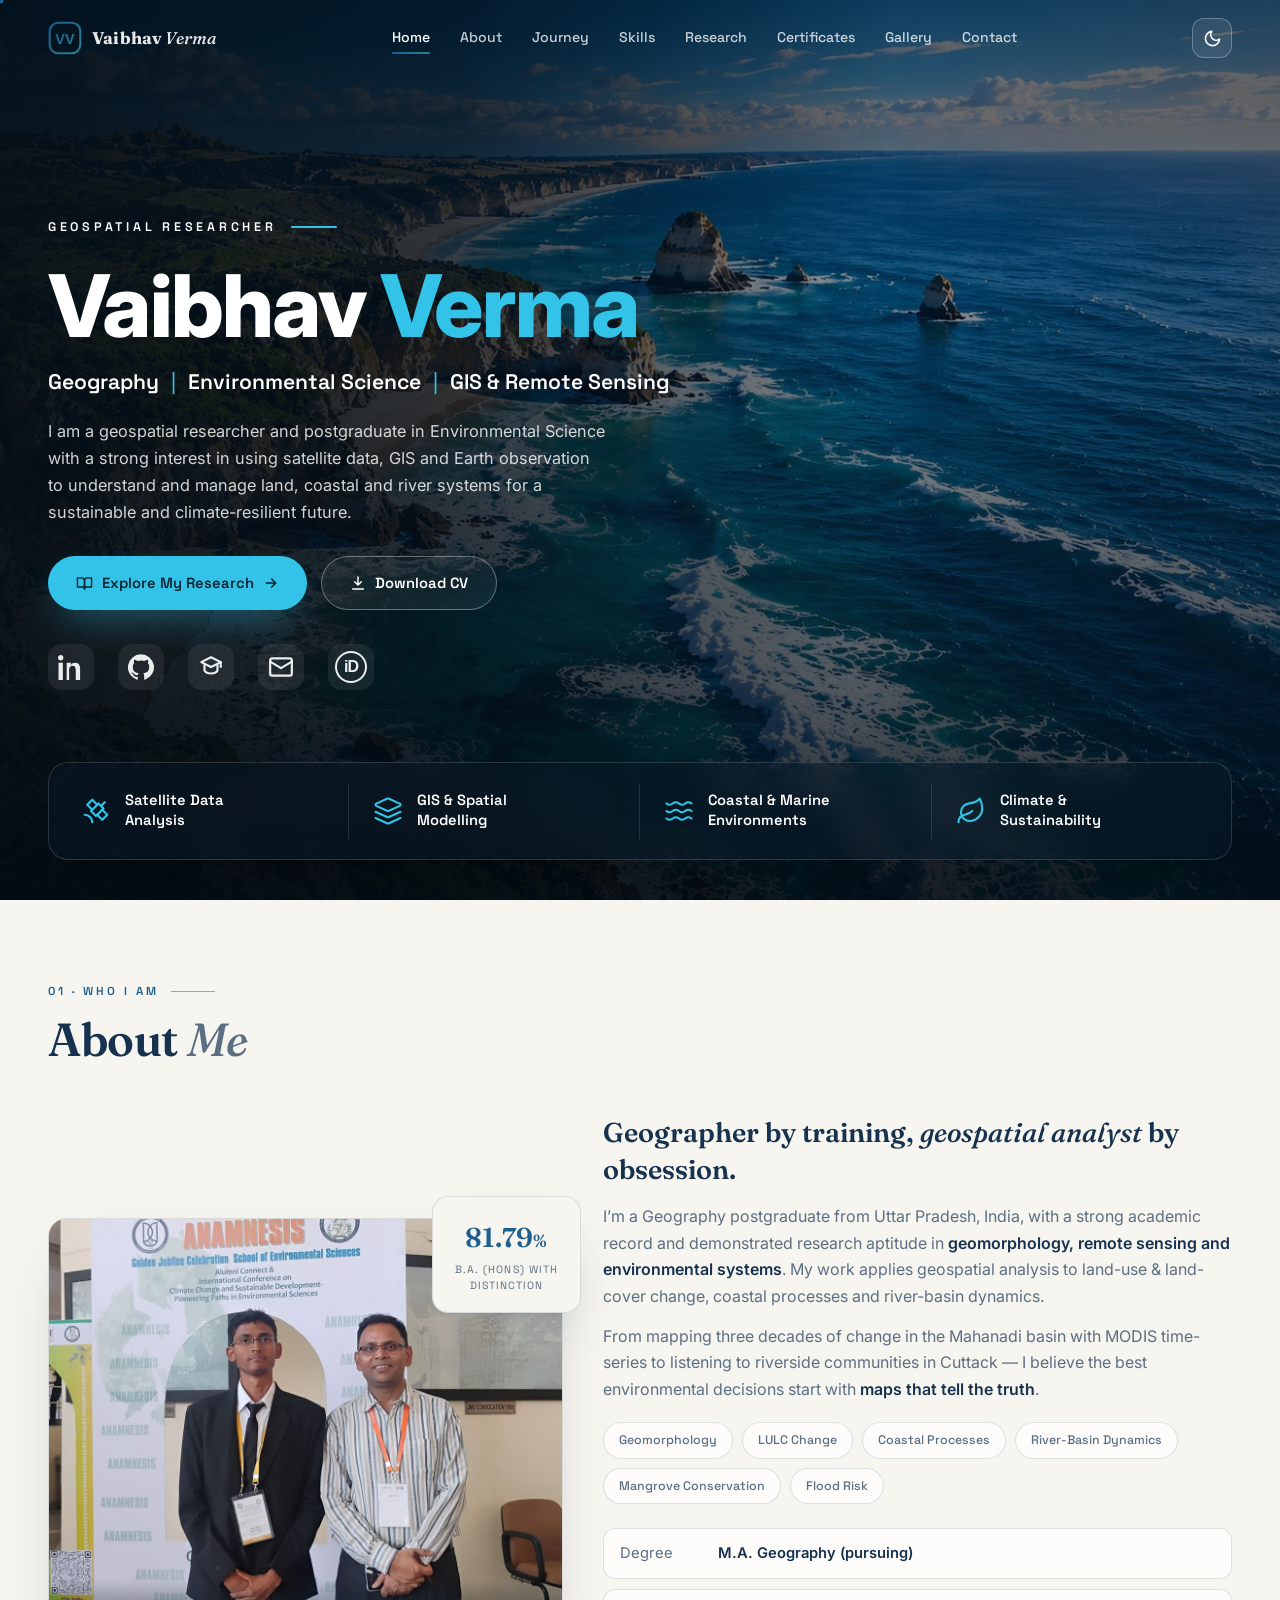
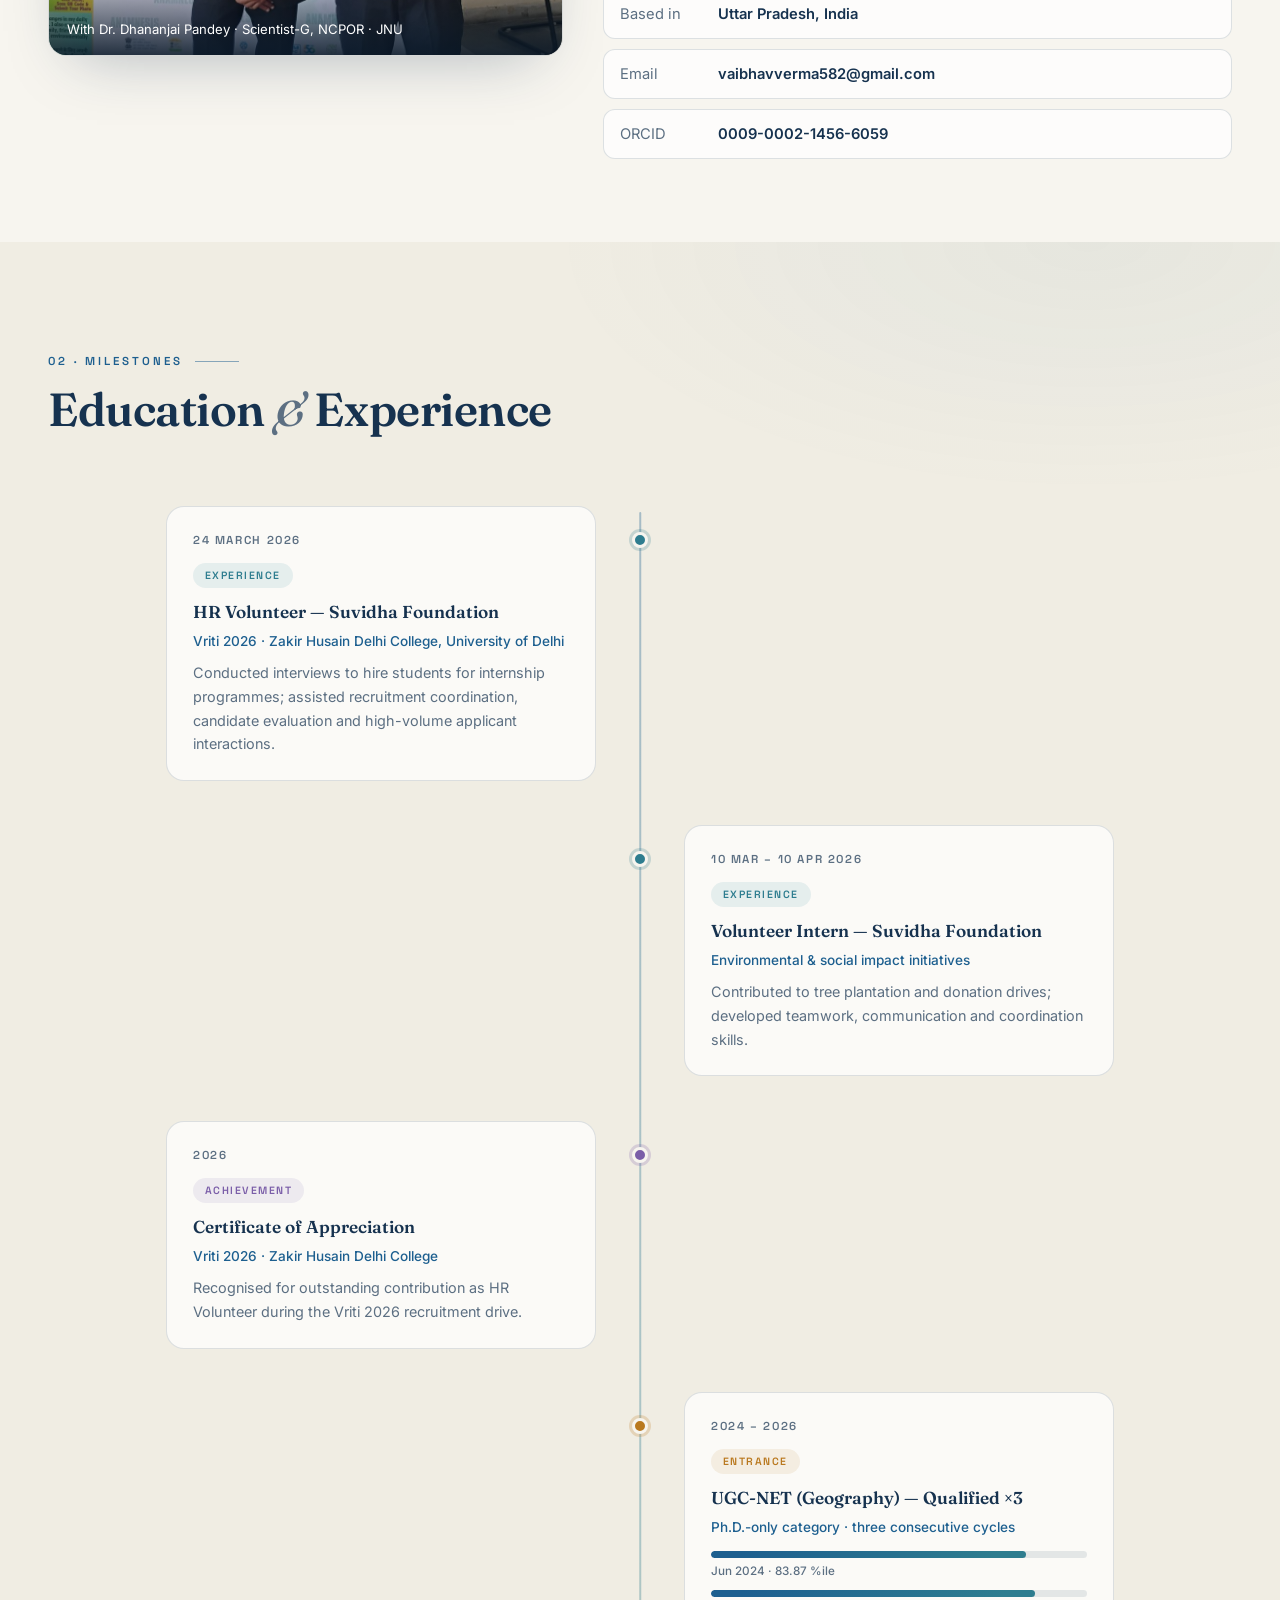
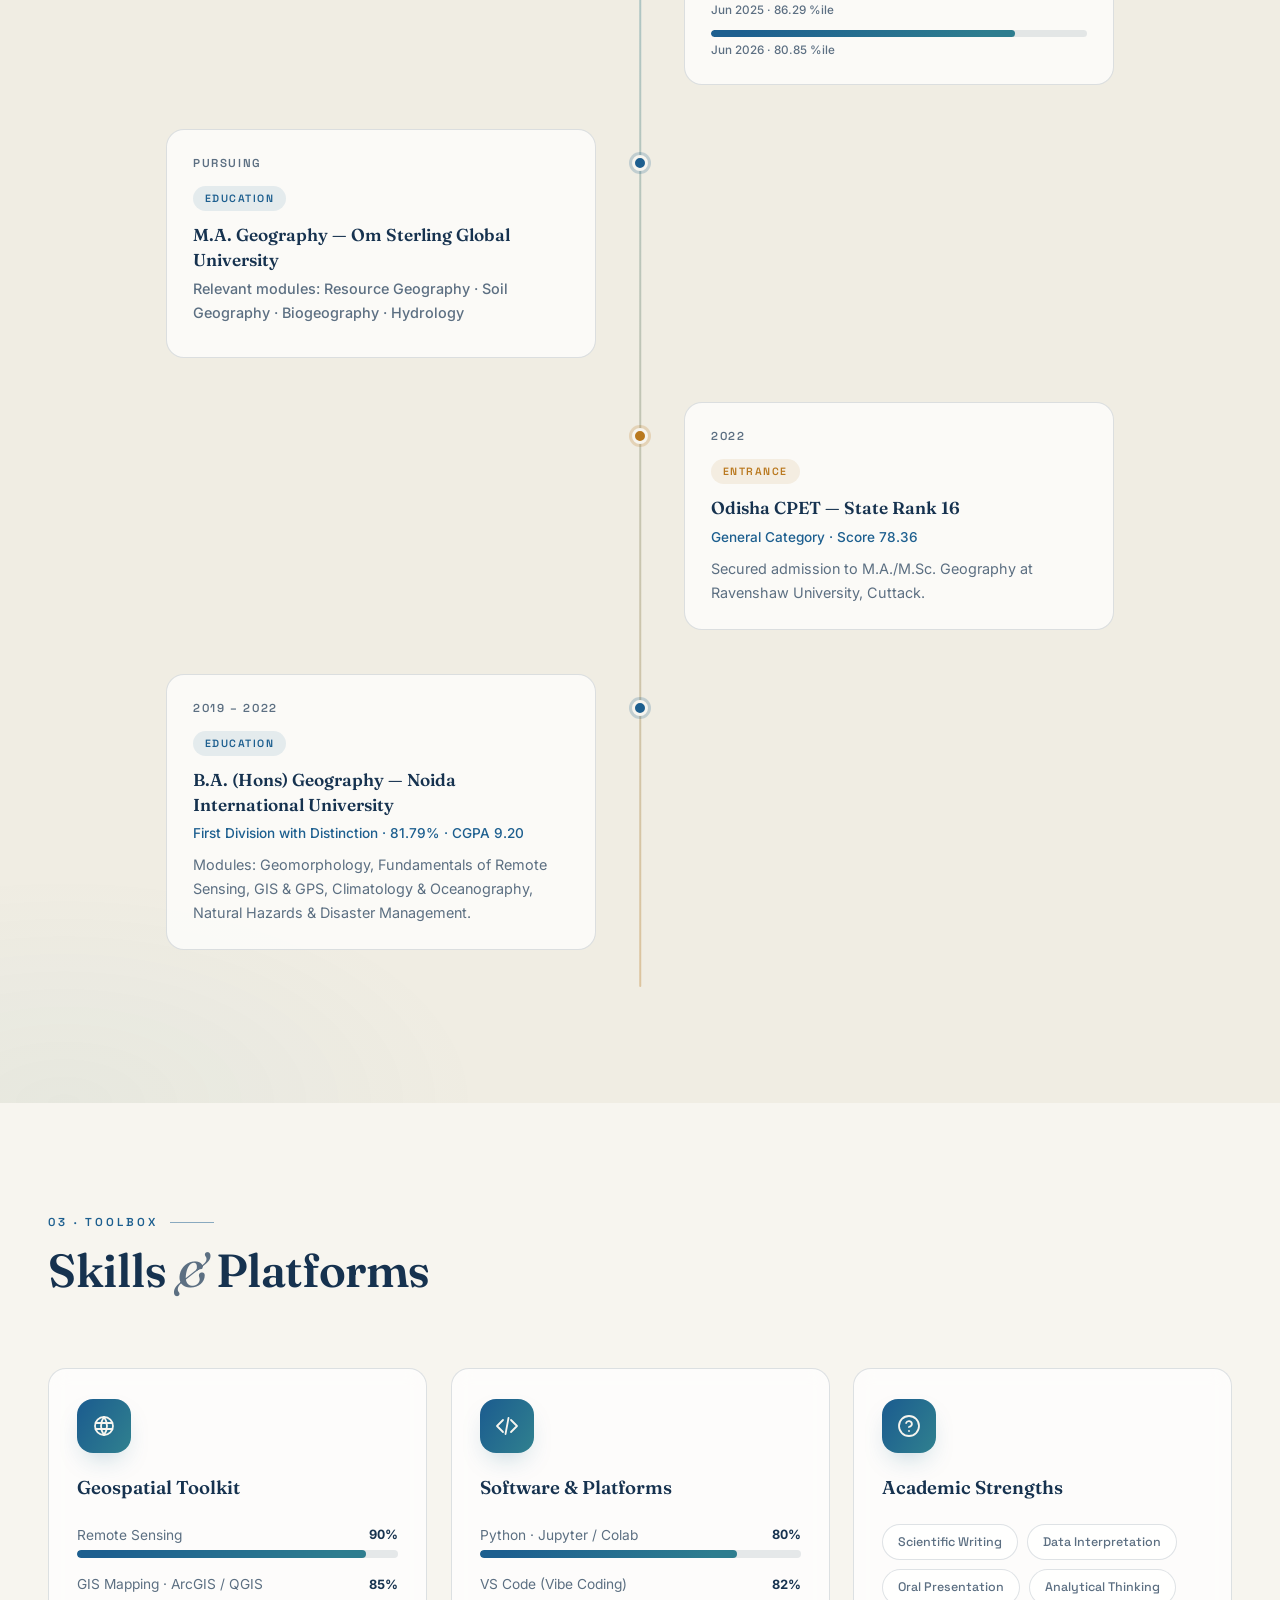
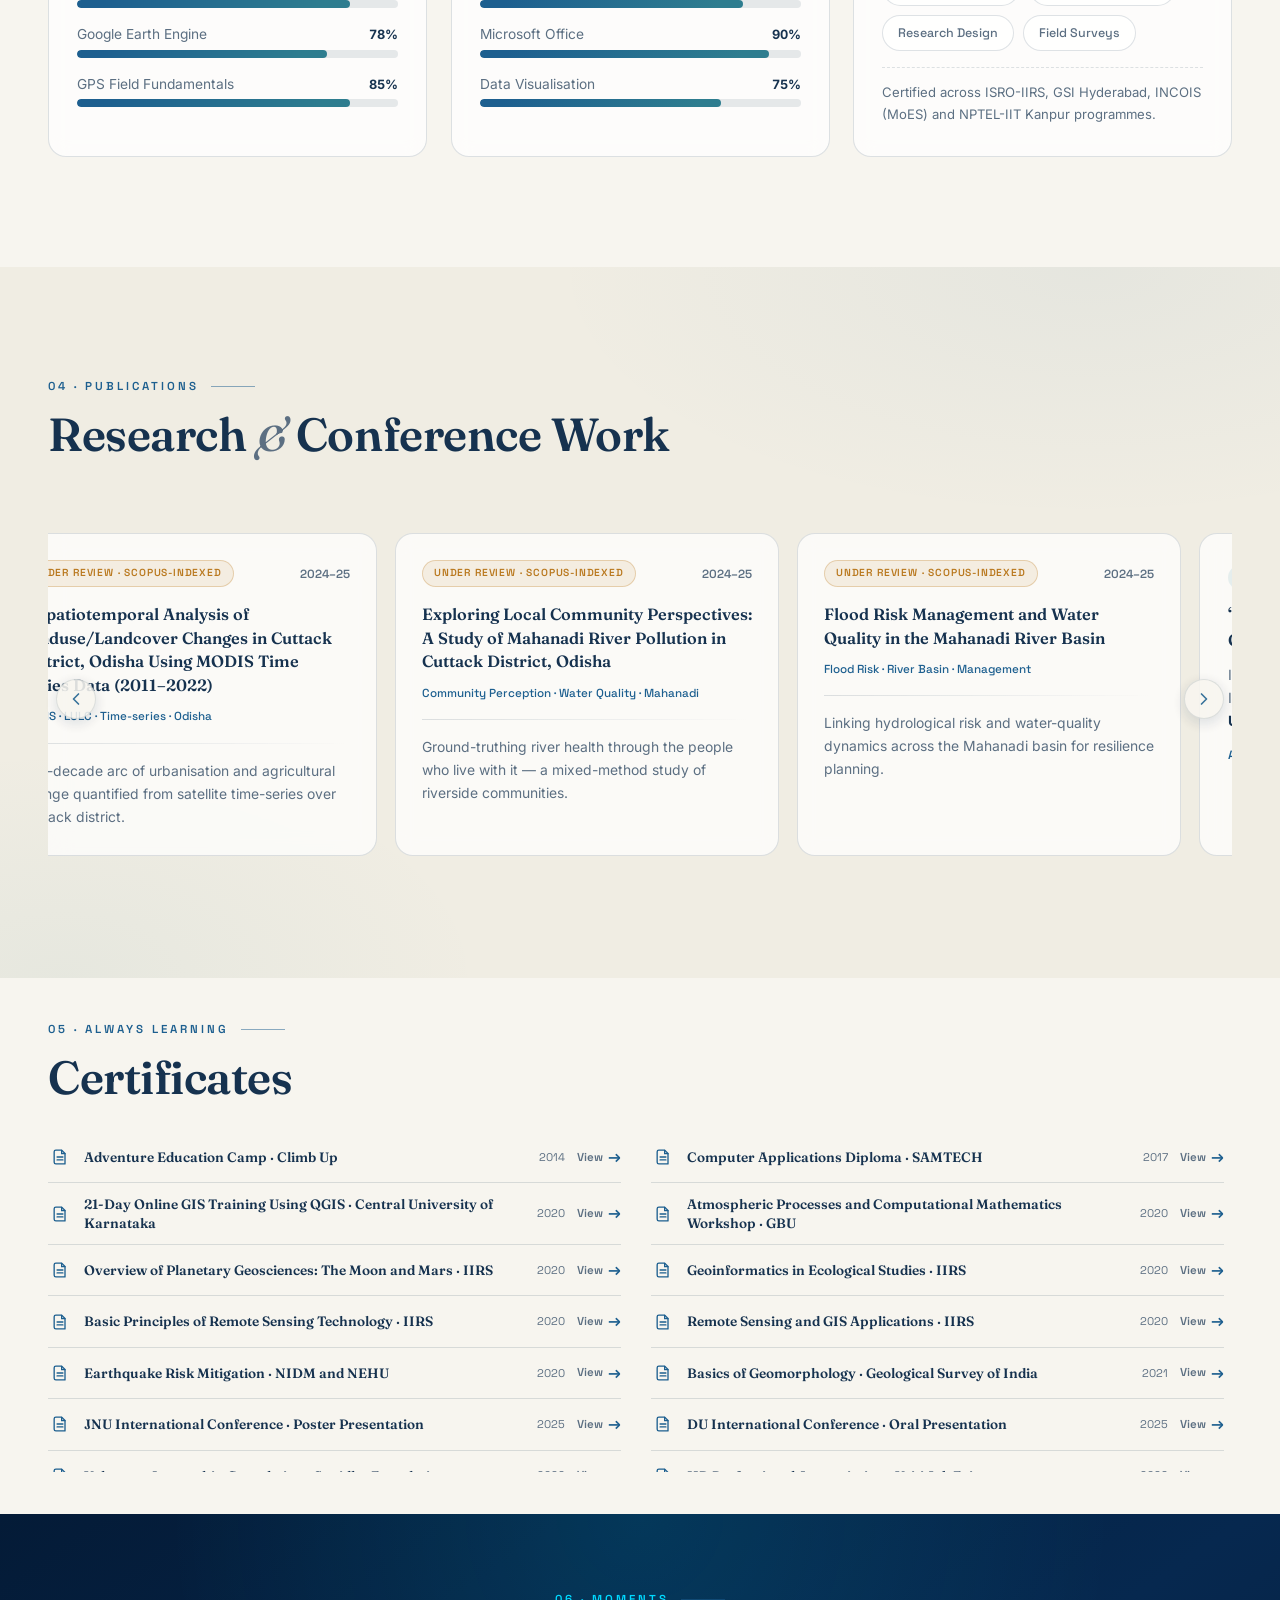
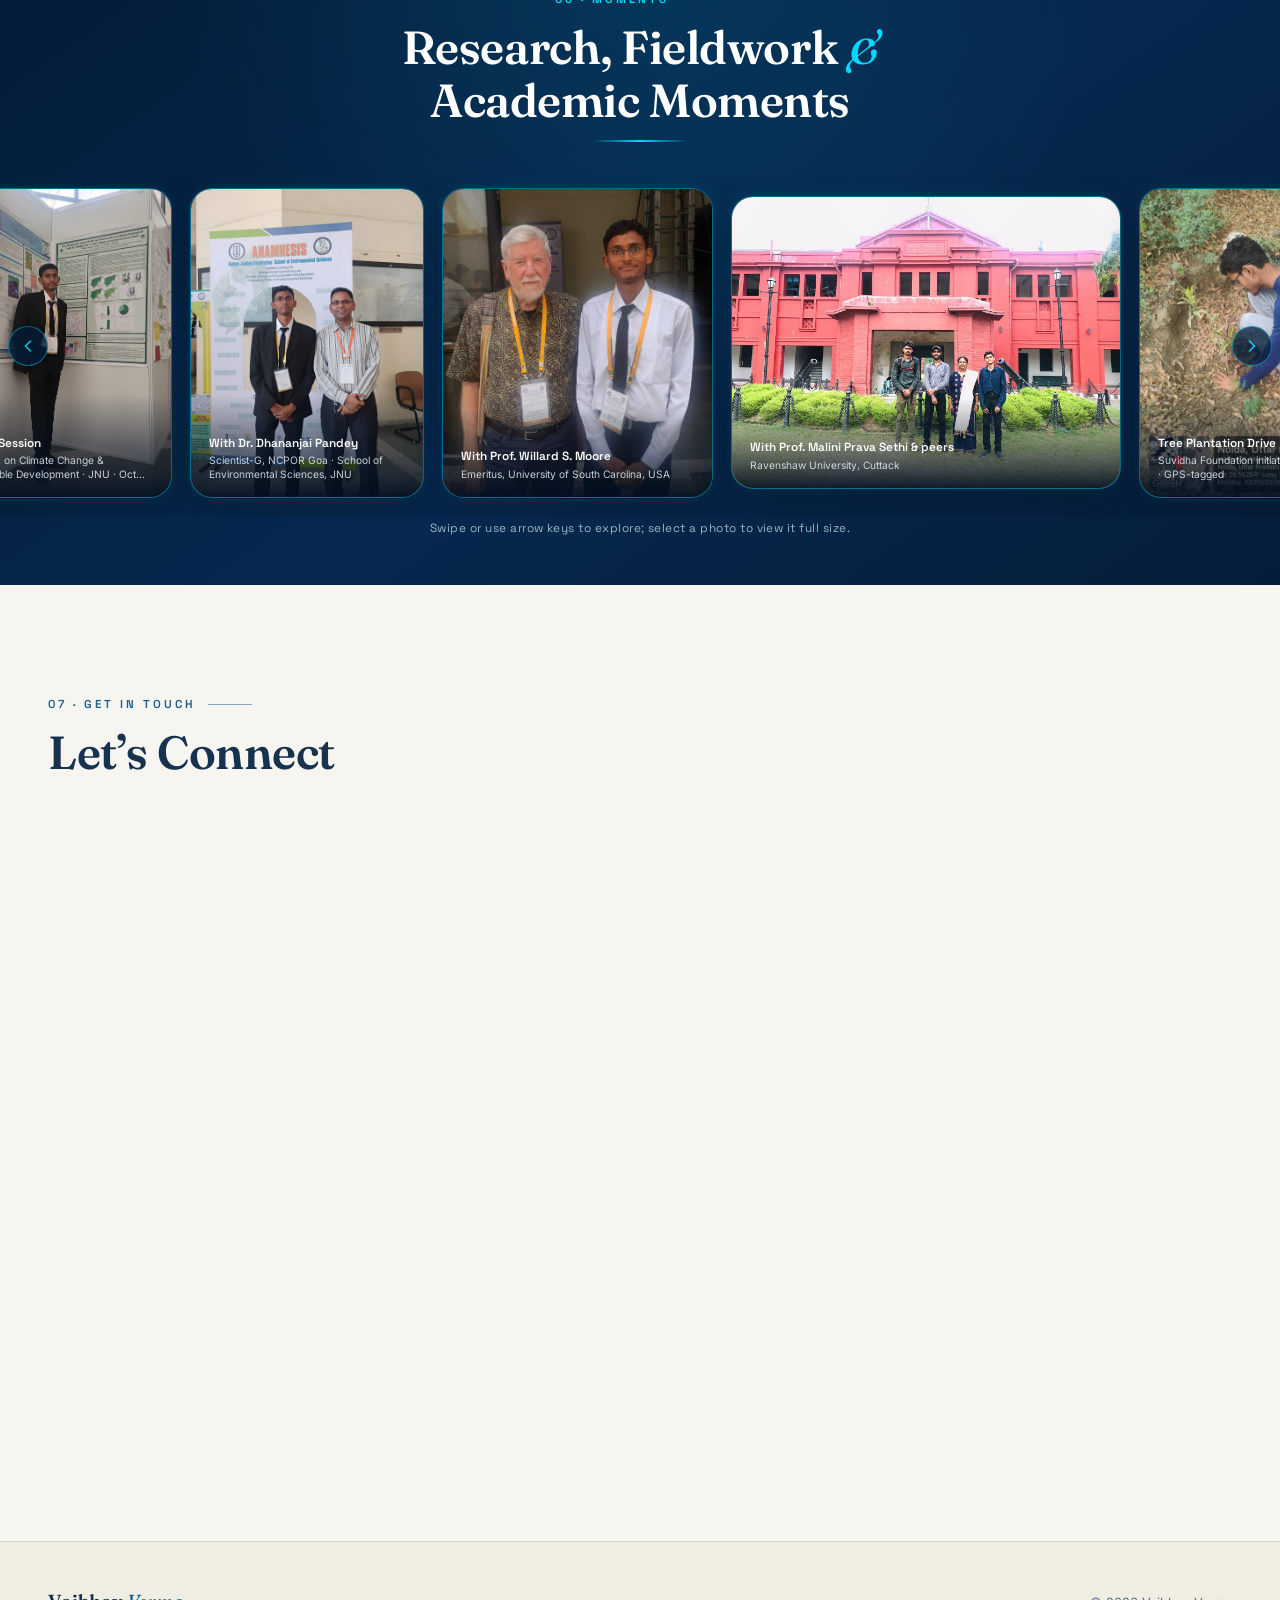
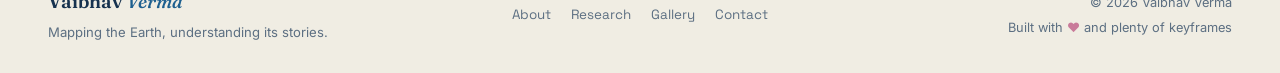
==== commit a86b5df1: "Polish portfolio timeline and hero video Co-authored-by: Copilot App <223556219+Copilot@users.norepl" ====
--- a/index.html
+++ b/index.html
@@ -10,7 +10,7 @@
   <link rel="preconnect" href="https://fonts.googleapis.com">
   <link rel="preconnect" href="https://fonts.gstatic.com" crossorigin>
   <link href="https://fonts.googleapis.com/css2?family=Fraunces:ital,wght@0,500;0,600;0,700;1,500;1,600&family=Inter:wght@400;500;600&family=Space+Grotesk:wght@500;600&display=swap" rel="stylesheet">
-  <link rel="stylesheet" href="css/style.css?v=8">
+  <link rel="stylesheet" href="css/style.css?v=23">
   <script type="application/ld+json">
   {
     "@context": "https://schema.org",
@@ -92,7 +92,7 @@
     <section id="home" class="hero">
       <div class="hero-bg" aria-hidden="true">
         <video autoplay muted loop playsinline preload="metadata" poster="assets/hero-coast.jpg?v=3">
-          <source src="assets/hero-coast.mp4" type="video/mp4">
+          <source src="assets/hero-coast.mp4?v=3" type="video/mp4">
         </video>
         <div class="hero-shade"></div>
       </div>
@@ -227,7 +227,7 @@
           <span class="sec-line"></span>
         </div>
 
-        <div class="timeline">
+        <div class="timeline" role="region" aria-label="Education and experience timeline" tabindex="0">
           <div class="t-item reveal" style="--d:.05s">
             <div class="t-dot" data-tag="exp"></div>
             <article class="t-card tilt">
@@ -306,7 +306,6 @@
               <p class="t-place">First Division with Distinction · 81.79% · CGPA 9.20</p>
               <p>Modules: Geomorphology, Fundamentals of Remote Sensing, GIS &amp; GPS, Climatology &amp; Oceanography, Natural Hazards &amp; Disaster Management.</p>
             </article>
-          </div>
         </div>
       </div>
     </section>
@@ -371,7 +370,13 @@
           <span class="sec-line"></span>
         </div>
 
-        <div class="pub-grid">
+        <div class="marquee-shell research-marquee-shell">
+          <button class="marquee-arrow marquee-arrow--prev" type="button" aria-label="Scroll research cards left" aria-controls="research-marquee">
+            <svg viewBox="0 0 24 24" aria-hidden="true"><path d="m15 18-6-6 6-6"/></svg>
+          </button>
+          <div class="research-marquee" id="research-marquee" role="region" aria-label="Research and conference cards" tabindex="0">
+            <div class="research-track">
+              <div class="research-sequence">
           <article class="pub-card reveal tilt" style="--d:.05s">
             <div class="pub-top">
               <span class="pub-badge">Under Review · Scopus-Indexed</span>
@@ -404,13 +409,8 @@
             <div class="pub-line"></div>
             <p class="pub-desc">Linking hydrological risk and water-quality dynamics across the Mahanadi basin for resilience planning.</p>
           </article>
-        </div>
-
-        <div class="conf-grid">
+
           <article class="conf-card reveal-left" style="--d:.1s">
-            <div class="conf-ic">
-              <svg viewBox="0 0 24 24" width="26" height="26" fill="none" stroke="currentColor" stroke-width="1.8" stroke-linecap="round" stroke-linejoin="round"><rect x="9" y="2" width="6" height="4" rx="1"/><path d="M12 6v3M6 21v-2a6 6 0 0 1 12 0v2M3 21h18"/><circle cx="12" cy="12" r="2.5"/></svg>
-            </div>
             <span class="conf-badge">Oral Presentation</span>
             <h3>&ldquo;Geospatial Indicators for Biodiversity Conservation&rdquo;</h3>
             <p>International Conference on Geospatial Innovations for Biodiversity Conservation · <b>University of Delhi</b></p>
@@ -418,14 +418,17 @@
           </article>
 
           <article class="conf-card reveal-right" style="--d:.2s">
-            <div class="conf-ic">
-              <svg viewBox="0 0 24 24" width="26" height="26" fill="none" stroke="currentColor" stroke-width="1.8" stroke-linecap="round" stroke-linejoin="round"><rect x="3" y="3" width="18" height="14" rx="2"/><path d="M3 13l4-4 4 4 5-6 5 6"/><circle cx="9" cy="8" r="1.4"/></svg>
-            </div>
             <span class="conf-badge badge-alt">Poster Presentation</span>
             <h3>&ldquo;Integrated Use of Geospatial &amp; Biotechnological Tools for Mangrove Conservation along Odisha Coast&rdquo;</h3>
             <p>International Conference on Climate Change &amp; Sustainable Development · <b>Jawaharlal Nehru University</b></p>
             <span class="conf-date">October 2025</span>
           </article>
+              </div>
+            </div>
+          </div>
+          <button class="marquee-arrow marquee-arrow--next" type="button" aria-label="Scroll research cards right" aria-controls="research-marquee">
+            <svg viewBox="0 0 24 24" aria-hidden="true"><path d="m9 18 6-6-6-6"/></svg>
+          </button>
         </div>
       </div>
     </section>
@@ -435,90 +438,57 @@
       <div class="container">
         <div class="section-head reveal">
           <span class="sec-kicker">05 · Always Learning</span>
-          <h2 class="sec-title">Certifications <span class="amp">&amp;</span> Training</h2>
-          <span class="sec-line"></span>
-        </div>
-        <div class="cert-grid">
-          <article class="cert-card reveal" style="--d:.05s">
-            <span class="cert-year">2020</span>
-            <h3>IIRS · ISRO Edusat Outreach</h3>
-            <p>Basic Principles of Remote Sensing · Geoinformatics in Ecological Studies · Planetary Geosciences (Moon &amp; Mars) · RS &amp; GIS Applications</p>
-          </article>
-          <article class="cert-card reveal" style="--d:.1s">
-            <span class="cert-year">2021</span>
-            <h3>Geological Survey of India, Hyderabad</h3>
-            <p>Basics of Geomorphology — month-long training (6 Jun – 6 Jul 2021)</p>
-          </article>
-          <article class="cert-card reveal" style="--d:.15s">
-            <span class="cert-year">2020</span>
-            <h3>Central University of Karnataka</h3>
-            <p>21-day Online GIS Training using QGIS</p>
-          </article>
-          <article class="cert-card reveal" style="--d:.2s">
-            <span class="cert-year">2026</span>
-            <h3>INCOIS · Ministry of Earth Sciences</h3>
-            <p>Data Management, Statistical Methods, Data Analysis &amp; QC · Visualisation of Oceanographic Data Using Open-Source Tools</p>
-          </article>
-          <article class="cert-card reveal" style="--d:.25s">
-            <span class="cert-year">NPTEL</span>
-            <h3>Soft Skills — IIT Kanpur</h3>
-            <p>8-week NPTEL certification on professional &amp; academic communication</p>
-          </article>
-          <article class="cert-card reveal" style="--d:.3s">
-            <span class="cert-year">NIDM</span>
-            <h3>Earthquake Risk Mitigation</h3>
-            <p>Joint programme — National Institute of Disaster Management &amp; NEHU</p>
-          </article>
-          <article class="cert-card reveal" style="--d:.35s">
-            <span class="cert-year">WS</span>
-            <h3>Atmospheric Processes Workshop</h3>
-            <p>Conducted by Gautam Buddha University &amp; IMS</p>
-          </article>
-          <article class="cert-card reveal" style="--d:.4s">
-            <span class="cert-year">SSC</span>
-            <h3>Computer Applications</h3>
-            <p>Certified proficiency in office &amp; productivity applications</p>
-          </article>
-        </div>
-        <div class="certificate-gallery-head">
-          <h3>Certificate Gallery</h3>
-          <p>Select a certificate to view it full size.</p>
-        </div>
-        <div class="certificate-gallery"></div>
+          <h2 class="sec-title">Certificates</h2>
+          <span class="sec-line"></span>
+        </div>
+        <div class="certificate-cards" role="region" aria-label="Certificates list" tabindex="0"></div>
       </div>
     </section>
 
     <!-- ═══════════ GALLERY ═══════════ -->
-    <section id="gallery" class="section section-alt">
-      <div class="container">
+    <section id="gallery" class="section gallery-section">
+      <div class="container gallery-heading">
         <div class="section-head reveal">
           <span class="sec-kicker">06 · Moments</span>
           <h2 class="sec-title">Research, Fieldwork <span class="amp">&amp;</span> Academic Moments</h2>
           <span class="sec-line"></span>
         </div>
-        <div class="gallery-grid">
-          <figure class="g-item g-tall reveal-zoom" style="--d:.05s">
-            <img src="assets/gallery-poster.jpg?v=2" alt="Poster presentation at JNU" loading="lazy">
-            <figcaption><b>Poster Session</b><span>Int. Conf. on Climate Change &amp; Sustainable Development · JNU · Oct 2025</span></figcaption>
-          </figure>
-          <figure class="g-item reveal-zoom" style="--d:.1s">
-            <img src="assets/gallery-conference-jnu.jpg?v=2" alt="With Dr. Dhananjai Pandey at JNU conference" loading="lazy">
-            <figcaption><b>With Dr. Dhananjai Pandey</b><span>Scientist-G, NCPOR Goa · School of Environmental Sciences, JNU</span></figcaption>
-          </figure>
-          <figure class="g-item reveal-zoom" style="--d:.15s">
-            <img src="assets/gallery-moore.jpg?v=2" alt="With Emeritus Prof. Willard S. Moore" loading="lazy">
-            <figcaption><b>With Prof. Willard S. Moore</b><span>Emeritus, University of South Carolina, USA</span></figcaption>
-          </figure>
-          <figure class="g-item reveal-zoom" style="--d:.2s">
-            <img src="assets/gallery-ravenshaw.jpg?v=2" alt="Group at Ravenshaw University" loading="lazy">
-            <figcaption><b>With Prof. Malini Prava Sethi &amp; peers</b><span>Ravenshaw University, Cuttack</span></figcaption>
-          </figure>
-          <figure class="g-item reveal-zoom" style="--d:.25s">
-            <img src="assets/gallery-plantation.jpg?v=2" alt="Tree plantation drive in Noida" loading="lazy">
-            <figcaption><b>Tree Plantation Drive</b><span>Suvidha Foundation initiative · Noida, UP · GPS-tagged</span></figcaption>
-          </figure>
-        </div>
-      </div>
+      </div>
+      <div class="marquee-shell gallery-marquee-shell">
+        <button class="marquee-arrow marquee-arrow--prev" type="button" aria-label="Scroll gallery left" aria-controls="gallery-marquee">
+          <svg viewBox="0 0 24 24" aria-hidden="true"><path d="m15 18-6-6 6-6"/></svg>
+        </button>
+        <div class="gallery-marquee" id="gallery-marquee" role="region" aria-label="Research, fieldwork and academic photo gallery" aria-describedby="gallery-instructions" tabindex="0">
+          <div class="gallery-track">
+            <div class="gallery-sequence gallery-grid">
+            <figure class="g-item reveal-zoom" style="--d:.05s">
+              <img src="assets/gallery-poster.jpg?v=2" alt="Poster presentation at JNU" loading="lazy">
+              <figcaption><b>Poster Session</b><span>Int. Conf. on Climate Change &amp; Sustainable Development · JNU · Oct 2025</span></figcaption>
+            </figure>
+            <figure class="g-item reveal-zoom" style="--d:.1s">
+              <img src="assets/gallery-conference-jnu.jpg?v=2" alt="With Dr. Dhananjai Pandey at JNU conference" loading="lazy">
+              <figcaption><b>With Dr. Dhananjai Pandey</b><span>Scientist-G, NCPOR Goa · School of Environmental Sciences, JNU</span></figcaption>
+            </figure>
+            <figure class="g-item reveal-zoom" style="--d:.15s">
+              <img src="assets/gallery-moore.jpg?v=2" alt="With Emeritus Prof. Willard S. Moore" loading="lazy">
+              <figcaption><b>With Prof. Willard S. Moore</b><span>Emeritus, University of South Carolina, USA</span></figcaption>
+            </figure>
+            <figure class="g-item reveal-zoom" style="--d:.2s">
+              <img src="assets/gallery-ravenshaw.jpg?v=2" alt="Group at Ravenshaw University" loading="lazy">
+              <figcaption><b>With Prof. Malini Prava Sethi &amp; peers</b><span>Ravenshaw University, Cuttack</span></figcaption>
+            </figure>
+            <figure class="g-item reveal-zoom" style="--d:.25s">
+              <img src="assets/gallery-plantation.jpg?v=2" alt="Tree plantation drive in Noida" loading="lazy">
+              <figcaption><b>Tree Plantation Drive</b><span>Suvidha Foundation initiative · Noida, UP · GPS-tagged</span></figcaption>
+            </figure>
+            </div>
+          </div>
+        </div>
+        <button class="marquee-arrow marquee-arrow--next" type="button" aria-label="Scroll gallery right" aria-controls="gallery-marquee">
+          <svg viewBox="0 0 24 24" aria-hidden="true"><path d="m9 18 6-6-6-6"/></svg>
+        </button>
+      </div>
+      <p class="gallery-hint" id="gallery-instructions">Swipe or use arrow keys to explore; select a photo to view it full size.</p>
     </section>
 
     <!-- ═══════════ CONTACT ═══════════ -->
@@ -600,7 +570,7 @@
   </button>
 
   <!-- lightbox -->
-  <div id="lightbox" aria-hidden="true" role="dialog" aria-label="Image viewer">
+  <div id="lightbox" aria-hidden="true" aria-modal="true" role="dialog" aria-label="Image viewer">
     <button class="lb-close" aria-label="Close">&times;</button>
     <button class="lb-prev" aria-label="Previous image">&#8249;</button>
     <figure>
@@ -610,6 +580,6 @@
     <button class="lb-next" aria-label="Next image">&#8250;</button>
   </div>
 
-  <script src="js/script.js?v=12"></script>
+  <script src="js/script.js?v=21"></script>
 </body>
 </html>
--- a/css/style.css
+++ b/css/style.css
@@ -256,6 +256,7 @@
 .hero-bg img, .hero-bg video {
   width: 100%; height: 100%; object-fit: cover; object-position: 72% 40%;
 }
+.hero-bg video { display: block; }
 .hero-bg img {
   animation: kenburns 30s ease-in-out infinite alternate;
 }
@@ -427,7 +428,9 @@
 .sec-title .amp { font-style: italic; font-weight: 500; color: var(--muted); }
 
 /* ── About ────────────────────────────────────────────────── */
-.about-grid { display: grid; grid-template-columns: 0.9fr 1.1fr; gap: 60px; align-items: center; }
+#about.section { padding: 82px 0; }
+#about .section-head { margin-bottom: 36px; }
+.about-grid { display: grid; grid-template-columns: 0.9fr 1.1fr; gap: 40px; align-items: center; }
 
 .about-visual { position: relative; }
 .about-img-wrap {
@@ -492,7 +495,11 @@
 .fact-list a:hover { color: var(--cyan); }
 
 /* ── Timeline ─────────────────────────────────────────────── */
-.timeline { position: relative; max-width: 960px; margin-inline: auto; }
+.timeline {
+  position: relative;
+  max-width: 960px;
+  margin-inline: auto;
+}
 .timeline::before {
   content: ""; position: absolute; top: 6px; bottom: 6px; left: 50%;
   width: 1.5px; transform: translateX(-50%);
@@ -500,19 +507,28 @@
   opacity: 0.35; border-radius: 2px;
 }
 .t-item {
-  position: relative; width: 50%;
+  position: relative;
+  width: 50%;
   padding: 0 44px 44px 0;
-  display: grid; justify-items: end;
+  display: grid;
+  justify-items: end;
 }
 .t-item:nth-child(even) {
-  margin-left: 50%; padding: 0 0 44px 44px;
+  margin-left: 50%;
+  padding: 0 0 44px 44px;
   justify-items: start;
 }
 
 .t-dot {
-  position: absolute; top: 26px; right: -8px; z-index: 1;
-  width: 16px; height: 16px; border-radius: 50%;
-  background: var(--cyan); border: 3.5px solid var(--bg);
+  position: absolute;
+  top: 26px;
+  right: -8px;
+  z-index: 1;
+  width: 16px;
+  height: 16px;
+  border-radius: 50%;
+  background: var(--cyan);
+  border: 3.5px solid var(--bg);
   box-shadow: 0 0 0 3px rgba(29, 95, 143, 0.25);
   animation: pulse 2.6s ease-out infinite;
 }
@@ -620,6 +636,55 @@
 .skill-note { font-size: 0.82rem; color: var(--muted); border-top: 1px dashed var(--card-brd); padding-top: 14px; }
 
 /* ── Research / publications ──────────────────────────────── */
+.marquee-shell { position: relative; min-width: 0; }
+.marquee-arrow {
+  position: absolute;
+  top: 50%;
+  z-index: 3;
+  display: grid;
+  place-items: center;
+  width: 40px;
+  height: 40px;
+  border: 1px solid var(--card-brd);
+  border-radius: 50%;
+  background: var(--bg);
+  color: var(--cyan);
+  box-shadow: 0 4px 14px rgba(22, 50, 79, 0.16);
+  opacity: 0.88;
+  transform: translateY(-50%);
+  transition: opacity 0.2s ease, color 0.2s ease, background 0.2s ease, border-color 0.2s ease;
+}
+.marquee-arrow:hover { opacity: 1; background: var(--cyan); color: var(--bg); border-color: var(--cyan); }
+.marquee-arrow:focus-visible { outline: 2px solid var(--cyan); outline-offset: 3px; }
+.marquee-arrow svg { width: 20px; height: 20px; fill: none; stroke: currentColor; stroke-width: 2; stroke-linecap: round; stroke-linejoin: round; }
+.marquee-arrow--prev { left: 8px; }
+.marquee-arrow--next { right: 8px; }
+.research-marquee {
+  width: 100%;
+  overflow-x: auto;
+  overflow-y: hidden;
+  overscroll-behavior-x: contain;
+  scrollbar-width: none;
+  -webkit-overflow-scrolling: touch;
+  outline-offset: -3px;
+}
+.research-marquee::-webkit-scrollbar { display: none; }
+.research-marquee:focus-visible { outline: 2px solid var(--cyan); }
+.research-track { display: flex; width: max-content; }
+.research-sequence {
+  display: flex;
+  flex: 0 0 auto;
+  align-items: stretch;
+  gap: 18px;
+  width: max-content;
+  padding: 2px 2px 12px;
+}
+.research-sequence--clone { pointer-events: none; }
+.research-sequence > .pub-card,
+.research-sequence > .conf-card {
+  flex: 0 0 clamp(280px, 30vw, 390px);
+  width: clamp(280px, 30vw, 390px);
+}
 .pub-grid { display: grid; grid-template-columns: repeat(3, 1fr); gap: 24px; margin-bottom: 40px; }
 
 .pub-card {
@@ -665,13 +730,6 @@
 .conf-card:hover::before { transform: scaleX(1); }
 .conf-card:hover { border-color: rgba(29, 95, 143, 0.4); transform: translateY(-6px); }
 
-.conf-ic {
-  display: grid; place-items: center;
-  width: 52px; height: 52px; border-radius: 15px;
-  background: rgba(29, 95, 143, 0.1); color: var(--cyan);
-  border: 1px solid rgba(29, 95, 143, 0.22);
-  margin-bottom: 16px;
-}
 .conf-badge {
   display: inline-block; padding: 4px 12px; border-radius: 99px;
   font-family: var(--font-label);
@@ -688,84 +746,188 @@
   letter-spacing: 0.08em; text-transform: uppercase;
 }
 
-/* ── Certifications ───────────────────────────────────────── */
-.cert-grid { display: grid; grid-template-columns: repeat(4, 1fr); gap: 20px; }
-
-.cert-card {
-  position: relative; padding: 26px 22px;
-  border: 1px solid var(--card-brd); border-radius: var(--radius);
-  background: var(--card); backdrop-filter: blur(10px);
+/* ── Gallery ──────────────────────────────────────────────── */
+.gallery-section {
   overflow: hidden;
-  transition: transform 0.4s var(--ease), border-color 0.35s;
-}
-.cert-card::after {
-  content: ""; position: absolute; right: -30px; bottom: -30px;
-  width: 90px; height: 90px; border-radius: 50%;
-  background: radial-gradient(circle, rgba(29, 95, 143, 0.14), transparent 70%);
-  opacity: 0; transition: opacity 0.4s;
-}
-.cert-card:hover { transform: translateY(-7px); border-color: rgba(46, 125, 143, 0.45); }
-.cert-card:hover::after { opacity: 1; }
-
-.cert-year {
-  display: inline-block; padding: 4px 12px; border-radius: 8px;
-  font-family: var(--font-label); font-size: 0.68rem; font-weight: 600; letter-spacing: 0.08em;
-  color: var(--cyan); background: rgba(29, 95, 143, 0.08);
-  border: 1px solid rgba(29, 95, 143, 0.22);
-  margin-bottom: 14px;
-}
-.cert-card h3 { font-family: var(--font-head); font-size: 1rem; font-weight: 600; line-height: 1.45; margin-bottom: 9px; }
-.cert-card p { font-size: 0.82rem; color: var(--muted); }
-
-/* ── Gallery ──────────────────────────────────────────────── */
-.gallery-grid {
-  display: grid; grid-template-columns: repeat(3, 1fr);
-  grid-auto-rows: 250px; grid-auto-flow: dense; gap: 18px;
-}
-.g-tall { grid-row: span 2; }
-
-.g-item {
-  position: relative; border-radius: var(--radius); overflow: hidden;
-  border: 1px solid var(--card-brd); cursor: zoom-in;
-  transform-style: preserve-3d;
-}
-.g-item img {
-  width: 100%; height: 100%; object-fit: cover;
-  transition: transform 0.8s var(--ease), filter 0.5s;
-}
-.g-item:hover img { transform: scale(1.07); filter: brightness(0.55); }
-
-.g-item figcaption {
-  position: absolute; inset-inline: 0; bottom: 0;
-  padding: 44px 18px 16px;
-  background: linear-gradient(transparent, rgba(10, 25, 41, 0.88));
+  padding: 76px 0 48px;
   color: #fff;
-  opacity: 0; transform: translateY(14px);
-  transition: opacity 0.45s ease, transform 0.45s var(--ease);
-}
-.g-item:hover figcaption { opacity: 1; transform: translateY(0); }
-.g-item figcaption b {
-  display: block; font-family: var(--font-head); font-size: 0.95rem; margin-bottom: 3px; font-weight: 600;
-}
-.g-item figcaption span { font-size: 0.76rem; opacity: 0.85; }
-
-.certificate-gallery-head { margin: 48px 0 20px; }
-.certificate-gallery-head h3 { font-family: var(--font-head); font-size: 1.35rem; font-weight: 600; }
-.certificate-gallery-head p { margin-top: 5px; color: var(--muted); font-size: 0.86rem; }
-.certificate-gallery { display: grid; grid-template-columns: repeat(4, minmax(0, 1fr)); gap: 18px; }
-.certificate-item { display: flex; flex-direction: column; height: 250px; cursor: zoom-in; }
-.certificate-item img {
-  flex: 1; min-height: 0; width: 100%; padding: 10px;
-  object-fit: contain; background: var(--card);
-  transition: transform 0.35s var(--ease);
-}
-.certificate-item:hover img { transform: scale(1.025); filter: none; }
-.certificate-item figcaption {
-  position: static; flex: 0 0 58px; display: grid; place-items: center;
-  padding: 8px 12px; background: transparent; color: var(--txt);
-  opacity: 1; transform: none; text-align: center;
-}
-.certificate-item figcaption b { margin: 0; font-family: var(--font-label); font-size: 0.8rem; line-height: 1.35; }
+  background:
+    radial-gradient(ellipse at 50% 0%, rgba(0, 217, 255, 0.12), transparent 52%),
+    linear-gradient(145deg, #041b37, #06284f 56%, #061d3a);
+}
+.gallery-heading .section-head {
+  justify-items: center;
+  text-align: center;
+  margin-bottom: 34px;
+}
+.gallery-section .sec-kicker { color: #00d9ff; }
+.gallery-section .sec-title { max-width: 22ch; color: #fff; }
+.gallery-section .sec-title .amp { color: #00d9ff; }
+.gallery-section .sec-line {
+  display: block;
+  width: min(100%, 96px);
+  height: 2px;
+  border-radius: 2px;
+  background: linear-gradient(90deg, transparent, #00d9ff, transparent);
+}
+
+.gallery-marquee {
+  width: 100%;
+  overflow-x: auto;
+  overflow-y: hidden;
+  overscroll-behavior-x: contain;
+  scrollbar-width: none;
+  -webkit-overflow-scrolling: touch;
+  scroll-behavior: auto;
+  outline-offset: -4px;
+}
+.gallery-marquee::-webkit-scrollbar { display: none; }
+.gallery-marquee:focus-visible { outline: 2px solid #00d9ff; }
+.gallery-marquee-shell .marquee-arrow {
+  border-color: rgba(0, 217, 255, 0.5);
+  background: rgba(4, 27, 55, 0.86);
+  color: #00d9ff;
+  box-shadow: 0 4px 18px rgba(0, 0, 0, 0.28);
+}
+.gallery-marquee-shell .marquee-arrow:hover { background: #00d9ff; color: #041b37; border-color: #00d9ff; }
+.gallery-marquee-shell .marquee-arrow:focus-visible { outline-color: #00d9ff; }
+.gallery-track { display: flex; width: max-content; }
+.gallery-sequence {
+  display: flex;
+  flex: 0 0 auto;
+  align-items: center;
+  gap: 18px;
+  padding: 12px 9px 18px;
+}
+.gallery-sequence--clone { pointer-events: none; }
+.gallery-sequence > .g-item {
+  position: relative;
+  flex: 0 0 var(--photo-width, clamp(280px, 30vw, 390px));
+  width: var(--photo-width, clamp(280px, 30vw, 390px));
+  height: var(--photo-height, clamp(220px, 25vw, 310px));
+  border: 1px solid rgba(0, 217, 255, 0.45);
+  border-radius: 22px;
+  overflow: hidden;
+  cursor: zoom-in;
+  background: #04172d;
+  box-shadow: 0 14px 38px rgba(0, 0, 0, 0.24), 0 0 18px rgba(0, 217, 255, 0.1);
+  transform: translateZ(0);
+  transition: border-color 0.3s ease, box-shadow 0.3s ease, transform 0.7s var(--ease);
+}
+.gallery-sequence > .g-item img {
+  display: block;
+  width: 100%;
+  height: 100%;
+  object-fit: cover;
+}
+.gallery-sequence > .g-item:hover, .gallery-sequence > .g-item:focus-visible {
+  border-color: #00d9ff;
+  box-shadow: 0 16px 42px rgba(0, 0, 0, 0.34), 0 0 24px rgba(0, 217, 255, 0.22);
+  transform: translateY(-3px);
+}
+.gallery-sequence > .g-item:focus-visible { outline: 2px solid #00d9ff; outline-offset: -4px; }
+.gallery-sequence > .g-item figcaption {
+  position: absolute;
+  inset: auto 0 0;
+  display: grid;
+  grid-template-columns: minmax(0, 1fr);
+  gap: 4px;
+  min-width: 0;
+  padding: 40px 18px 16px;
+  color: #fff;
+  background: linear-gradient(transparent, rgba(2, 15, 32, 0.94));
+}
+.gallery-sequence > .g-item figcaption b {
+  min-width: 0;
+  font-family: var(--font-label);
+  font-size: clamp(0.74rem, 0.84vw, 0.9rem);
+  font-weight: 600;
+  line-height: 1.3;
+  overflow-wrap: break-word;
+  word-break: normal;
+  hyphens: auto;
+  display: -webkit-box;
+  -webkit-box-orient: vertical;
+  -webkit-line-clamp: 3;
+  overflow: hidden;
+}
+.gallery-sequence > .g-item figcaption span {
+  font-size: clamp(0.64rem, 0.7vw, 0.72rem);
+  line-height: 1.3;
+  color: rgba(235, 248, 255, 0.82);
+  overflow-wrap: break-word;
+  word-break: normal;
+  display: -webkit-box;
+  -webkit-box-orient: vertical;
+  -webkit-line-clamp: 2;
+  overflow: hidden;
+}
+.gallery-hint {
+  margin-top: 2px;
+  color: rgba(219, 241, 250, 0.7);
+  font-family: var(--font-label);
+  font-size: 0.74rem;
+  letter-spacing: 0.04em;
+  text-align: center;
+}
+
+#certs.section { padding: 42px 0; }
+#certs .section-head { margin-bottom: 16px; }
+.certificate-cards {
+  display: grid;
+  grid-template-columns: repeat(2, minmax(0, 1fr));
+  column-gap: 30px;
+  max-height: 340px;
+  overflow-y: auto;
+  overscroll-behavior: contain;
+  padding-right: 8px;
+  scrollbar-color: var(--cyan) transparent;
+  scrollbar-width: thin;
+}
+.certificate-cards:focus-visible { outline: 2px solid var(--cyan); outline-offset: 3px; }
+.certificate-card {
+  display: grid;
+  grid-template-columns: 24px minmax(0, 1fr) auto auto;
+  align-items: center;
+  gap: 12px;
+  min-width: 0;
+  padding: 12px 0;
+  border: 0;
+  border-bottom: 1px solid var(--card-brd);
+  border-radius: 0;
+  background: transparent;
+  color: var(--txt);
+  text-align: left;
+  cursor: pointer;
+  transition: color 0.2s ease;
+}
+.certificate-card:hover { color: var(--cyan); }
+.certificate-card:focus-visible { outline: 2px solid var(--cyan); outline-offset: 3px; }
+.certificate-card-icon { display: grid; place-items: center; color: var(--cyan); }
+.certificate-card-icon svg { display: block; width: 20px; height: 20px; }
+.certificate-card-title {
+  font-family: var(--font-head);
+  font-size: 0.85rem;
+  font-weight: 600;
+  line-height: 1.35;
+  display: -webkit-box;
+  overflow: hidden;
+  -webkit-box-orient: vertical;
+  -webkit-line-clamp: 2;
+}
+.certificate-card-year { color: var(--muted); font-family: var(--font-label); font-size: 0.7rem; }
+.certificate-card-action {
+  display: inline-flex;
+  align-items: center;
+  gap: 5px;
+  color: var(--muted);
+  font-family: var(--font-label);
+  font-size: 0.72rem;
+  font-weight: 600;
+  white-space: nowrap;
+}
+.certificate-card-action span { color: var(--cyan); font-size: 1rem; transition: transform 0.2s ease; }
+.certificate-card:hover .certificate-card-action span { transform: translateX(3px); }
 
 /* lightbox */
 #lightbox {
@@ -774,9 +936,13 @@
   background: rgba(10, 22, 36, 0.92);
   backdrop-filter: blur(8px);
   opacity: 0; visibility: hidden;
-  transition: opacity 0.4s ease, visibility 0.4s;
-}
-#lightbox.open { opacity: 1; visibility: visible; }
+  transition: opacity 0.4s ease, visibility 0s linear 0.4s;
+}
+#lightbox.open {
+  opacity: 1;
+  visibility: visible;
+  transition: opacity 0.4s ease, visibility 0s;
+}
 #lightbox figure {
   max-width: min(920px, 88vw); max-height: 84vh;
   display: grid; grid-template-rows: 1fr auto; gap: 14px;
@@ -901,18 +1067,15 @@
 /* ── Responsive ───────────────────────────────────────────── */
 @media (max-width: 1080px) {
   .about-grid > *, .skills-grid > *, .pub-grid > *, .conf-grid > *,
-  .cert-grid > *, .contact-grid > * { min-width: 0; }
+  .contact-grid > * { min-width: 0; }
   .skills-grid { grid-template-columns: 1fr 1fr; }
   .skill-card:last-child { grid-column: span 2; }
   .pub-grid { grid-template-columns: 1fr 1fr; }
-  .cert-grid { grid-template-columns: 1fr 1fr; }
-  .certificate-gallery { grid-template-columns: repeat(3, minmax(0, 1fr)); }
   .strip-item { padding: 8px 14px; }
 }
 
 @media (max-width: 900px) {
   .hero { padding-top: 110px; }
-  .certificate-gallery { grid-template-columns: repeat(2, minmax(0, 1fr)); }
   .hero-strip {
     grid-template-columns: 1fr 1fr;
     padding: 12px 6px;
@@ -921,7 +1084,9 @@
   .strip-item:nth-child(2n) { border-right: none; }
   .strip-item:nth-child(-n+2) { border-bottom: 1px solid rgba(255, 255, 255, 0.12); }
 
-  .about-grid { grid-template-columns: 1fr; gap: 70px; }
+  #about.section { padding: 52px 0; }
+  #about .section-head { margin-bottom: 26px; }
+  .about-grid { grid-template-columns: 1fr; gap: 36px; }
   .contact-grid { grid-template-columns: 1fr; gap: 44px; }
   .conf-grid { grid-template-columns: 1fr; }
   .foot-wrap { grid-template-columns: 1fr; justify-items: center; text-align: center; gap: 14px; }
@@ -946,7 +1111,8 @@
 
   .timeline::before { left: 10px; }
   .t-item, .t-item:nth-child(even) {
-    width: 100%; margin-left: 0;
+    width: 100%;
+    margin-left: 0;
     padding: 0 0 34px 42px;
     justify-items: stretch;
   }
@@ -955,6 +1121,7 @@
 }
 
 @media (max-width: 640px) {
+  .hero-bg video { object-position: center; }
   .hero { padding: 96px 0 24px; }
   .hero-inner { flex: 0 0 auto; justify-content: flex-start; }
   .hero-kicker { gap: 10px; font-size: 0.7rem; letter-spacing: 0.2em; }
@@ -971,11 +1138,48 @@
   .strip-ic svg { width: 26px; height: 26px; }
   .section { padding: 68px 0; }
   .section-head { margin-bottom: 36px; }
+  #certs.section { padding: 32px 0; }
+  #certs .section-head { margin-bottom: 12px; }
+  .t-card { max-width: none; padding: 18px; }
   .skills-grid { grid-template-columns: 1fr; }
   .skill-card:last-child { grid-column: auto; }
-  .pub-grid, .cert-grid { grid-template-columns: 1fr; }
-  .gallery-grid { grid-template-columns: repeat(2, minmax(0, 1fr)); grid-auto-rows: 170px; gap: 10px; }
-  .g-tall { grid-row: span 2; }
+  .research-sequence { gap: 12px; }
+  .research-sequence > .pub-card,
+  .research-sequence > .conf-card {
+    flex-basis: min(84vw, 390px);
+    width: min(84vw, 390px);
+  }
+  .marquee-arrow { width: 34px; height: 34px; }
+  .marquee-arrow svg { width: 18px; height: 18px; }
+  .research-marquee-shell .marquee-arrow--prev { left: 3px; }
+  .research-marquee-shell .marquee-arrow--next { right: 3px; }
+  .gallery-marquee-shell .marquee-arrow--prev { left: 3px; }
+  .gallery-marquee-shell .marquee-arrow--next { right: 3px; }
+  .pub-card {
+    padding: 18px;
+    scroll-snap-align: start;
+  }
+  .pub-top { gap: 6px; margin-bottom: 10px; }
+  .pub-badge { padding: 3px 8px; font-size: 0.58rem; letter-spacing: 0.05em; }
+  .pub-card h3 { font-size: 0.94rem; line-height: 1.35; }
+  .pub-tags { margin-top: 7px; font-size: 0.68rem; }
+  .pub-line { margin: 10px 0; }
+  .pub-desc { font-size: 0.8rem; line-height: 1.5; }
+  .conf-card { padding: 18px; scroll-snap-align: start; }
+  .conf-badge { margin-bottom: 8px; padding: 3px 9px; font-size: 0.6rem; }
+  .conf-card h3 { font-size: 0.94rem; line-height: 1.35; margin-bottom: 7px; }
+  .conf-card > p { font-size: 0.8rem; line-height: 1.5; }
+  .conf-date { margin-top: 9px; font-size: 0.68rem; }
+  .certificate-cards { grid-template-columns: minmax(0, 1fr); max-height: 300px; }
+  .certificate-card { grid-template-columns: 22px minmax(0, 1fr) auto auto; gap: 10px; padding: 10px 0; }
+  .certificate-card-title { font-size: 0.82rem; }
+  .gallery-section { padding: 60px 0 34px; }
+  .gallery-heading .section-head { margin-bottom: 22px; }
+  .gallery-sequence { gap: 12px; padding-inline: 8px; }
+  .gallery-sequence > .g-item { border-radius: 18px; }
+  .gallery-sequence > .g-item figcaption { gap: 3px; padding: 28px 12px 12px; }
+  .gallery-sequence > .g-item figcaption b { font-size: 0.76rem; line-height: 1.28; }
+  .gallery-sequence > .g-item figcaption span { font-size: 0.64rem; line-height: 1.28; }
   .exp-float { top: -16px; right: 6px; padding: 13px 16px; }
   .contact-form { padding: 26px 20px; }
   .f-row input, .f-row textarea { font-size: 16px; }
@@ -997,15 +1201,18 @@
     border-bottom: 1px solid rgba(255, 255, 255, 0.12);
   }
   .strip-item:last-child { border-bottom: none; }
-  .gallery-grid { grid-template-columns: minmax(0, 1fr); grid-auto-rows: 220px; }
-  .g-tall { grid-row: span 1; }
-  .certificate-gallery { grid-template-columns: minmax(0, 1fr); }
   .fact-list li { flex-wrap: wrap; gap: 4px 10px; }
   .fact-list span { min-width: 68px; }
 }
 
 @media (hover: none) and (pointer: coarse) {
-  .g-item figcaption { opacity: 1; transform: none; }
+  .gallery-sequence > .g-item figcaption { opacity: 1; transform: none; }
+}
+
+@media (prefers-reduced-motion: reduce) {
+  #lightbox { transition-delay: 0s; }
+  .gallery-marquee { scroll-snap-type: x mandatory; }
+  .gallery-sequence > .g-item { scroll-snap-align: start; }
 }
 
 @media (max-height: 700px) {
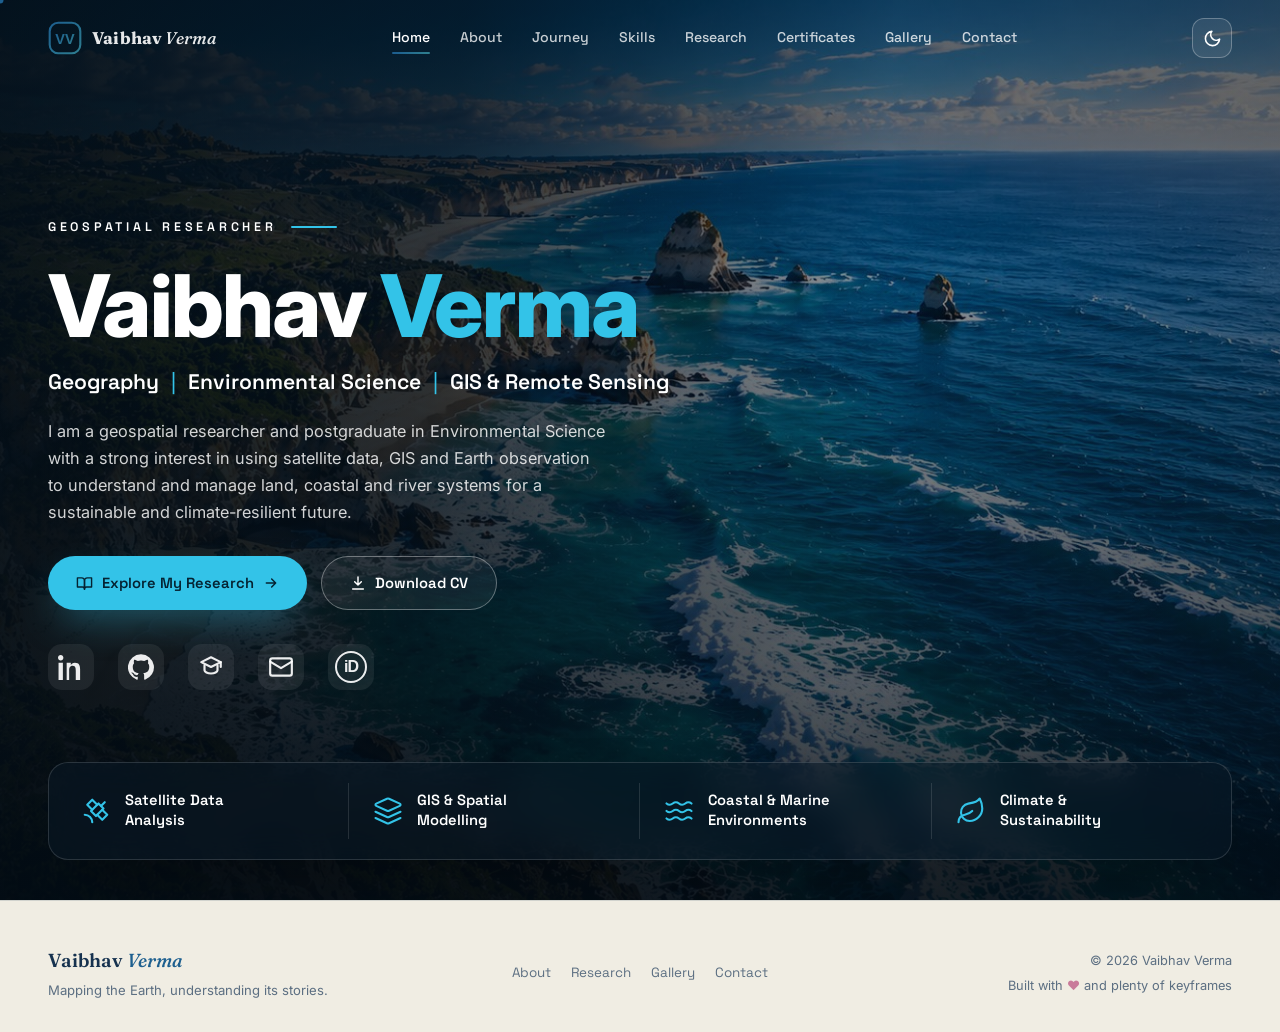
==== commit a6c17b54: "Split portfolio into separate pages Co-authored-by: Copilot App <223556219+Copilot@users.noreply.git" ====
--- a/index.html
+++ b/index.html
@@ -1,16 +1,16 @@
 <!DOCTYPE html>
-<html lang="en" data-theme="light">
+<html lang="en" data-theme="light" data-page="home">
 <head>
   <meta charset="UTF-8">
   <meta name="viewport" content="width=device-width, initial-scale=1.0">
   <meta name="theme-color" content="#F7F5EF">
-  <title>Vaibhav Verma — Coastal Geospatial Research Portfolio</title>
-  <meta name="description" content="Portfolio of Vaibhav Verma — UGC-NET qualified Geography postgraduate specialising in remote sensing, GIS, geomorphology and environmental research.">
+  <title>Vaibhav Verma &mdash; Coastal Geospatial Research Portfolio</title>
+  <meta name="description" content="Portfolio of Vaibhav Verma, geospatial researcher specialising in remote sensing, GIS, geomorphology and environmental research.">
   <link rel="icon" href="data:image/svg+xml,%3Csvg xmlns='http://www.w3.org/2000/svg' viewBox='0 0 64 64'%3E%3Crect width='64' height='64' rx='14' fill='%2316324F'/%3E%3Ctext x='32' y='43' font-family='Georgia,serif' font-style='italic' font-size='28' font-weight='700' text-anchor='middle' fill='%23F7F5EF'%3EVV%3C/text%3E%3C/svg%3E">
   <link rel="preconnect" href="https://fonts.googleapis.com">
   <link rel="preconnect" href="https://fonts.gstatic.com" crossorigin>
   <link href="https://fonts.googleapis.com/css2?family=Fraunces:ital,wght@0,500;0,600;0,700;1,500;1,600&family=Inter:wght@400;500;600&family=Space+Grotesk:wght@500;600&display=swap" rel="stylesheet">
-  <link rel="stylesheet" href="css/style.css?v=23">
+  <link rel="stylesheet" href="css/style.css?v=25">
   <script type="application/ld+json">
   {
     "@context": "https://schema.org",
@@ -28,67 +28,7 @@
   </script>
 </head>
 <body class="loading">
-
-  <!-- ═══════════ PRELOADER ═══════════ -->
-  <div id="preloader" aria-hidden="true">
-    <div class="pre-inner">
-      <svg class="pre-logo" viewBox="0 0 120 120" width="110" height="110" aria-hidden="true">
-        <circle class="pre-ring" cx="60" cy="60" r="52" fill="none" stroke="url(#pregrad)" stroke-width="2.5" stroke-dasharray="240 90"/>
-        <defs>
-          <linearGradient id="pregrad" x1="0" y1="0" x2="1" y2="1">
-            <stop offset="0" stop-color="#1D5F8F"/><stop offset="1" stop-color="#2E7D8F"/>
-          </linearGradient>
-        </defs>
-        <text x="60" y="72" text-anchor="middle" font-family="Sora, sans-serif" font-size="30" font-weight="800" fill="url(#pregrad)">VV</text>
-      </svg>
-      <div class="pre-name">Vaibhav&nbsp;Verma</div>
-      <div class="pre-bar"><span id="pre-fill"></span></div>
-      <div class="pre-pct" id="pre-pct">0%</div>
-    </div>
-  </div>
-
-  <!-- custom cursor -->
-  <div class="cursor-dot" id="cursor-dot" aria-hidden="true"></div>
-  <div class="cursor-ring" id="cursor-ring" aria-hidden="true"></div>
-
-  <!-- scroll progress -->
-  <div class="progress-bar" id="progress-bar" aria-hidden="true"></div>
-
-  <!-- ═══════════ NAVBAR ═══════════ -->
-  <header id="navbar">
-    <div class="container nav-wrap">
-      <a href="#home" class="logo magnetic" aria-label="Vaibhav Verma — home">
-        <svg viewBox="0 0 40 40" width="34" height="34" aria-hidden="true">
-          <defs><linearGradient id="loggrad" x1="0" y1="0" x2="1" y2="1"><stop offset="0" stop-color="#1D5F8F"/><stop offset="1" stop-color="#2E7D8F"/></linearGradient></defs>
-          <rect x="2" y="2" width="36" height="36" rx="10" fill="none" stroke="url(#loggrad)" stroke-width="2.5"/>
-          <text x="20" y="27" text-anchor="middle" font-family="Sora, sans-serif" font-size="17" font-weight="800" fill="url(#loggrad)">VV</text>
-        </svg>
-        <span class="logo-text">Vaibhav<em>&nbsp;Verma</em></span>
-      </a>
-      <nav class="nav-links" id="nav-links" aria-label="Primary">
-        <a href="#home" class="nav-link active">Home</a>
-        <a href="#about" class="nav-link">About</a>
-        <a href="#journey" class="nav-link">Journey</a>
-        <a href="#skills" class="nav-link">Skills</a>
-        <a href="#research" class="nav-link">Research</a>
-        <a href="#certs" class="nav-link">Certificates</a>
-        <a href="#gallery" class="nav-link">Gallery</a>
-        <a href="#contact" class="nav-link">Contact</a>
-      </nav>
-      <div class="nav-actions">
-        <button id="theme-toggle" class="icon-btn magnetic" aria-label="Toggle light / dark theme">
-          <svg class="ic-sun" viewBox="0 0 24 24" width="19" height="19" fill="none" stroke="currentColor" stroke-width="2" stroke-linecap="round"><circle cx="12" cy="12" r="4"/><path d="M12 2v2M12 20v2M4.9 4.9l1.4 1.4M17.7 17.7l1.4 1.4M2 12h2M20 12h2M4.9 19.1l1.4-1.4M17.7 6.3l1.4-1.4"/></svg>
-          <svg class="ic-moon" viewBox="0 0 24 24" width="19" height="19" fill="none" stroke="currentColor" stroke-width="2" stroke-linecap="round" stroke-linejoin="round"><path d="M21 12.8A9 9 0 1 1 11.2 3a7 7 0 0 0 9.8 9.8z"/></svg>
-        </button>
-        <button id="hamburger" class="icon-btn" aria-label="Open menu" aria-expanded="false">
-          <span></span><span></span><span></span>
-        </button>
-      </div>
-    </div>
-  </header>
-
   <main>
-    <!-- ═══════════ HERO ═══════════ -->
     <section id="home" class="hero">
       <div class="hero-bg" aria-hidden="true">
         <video autoplay muted loop playsinline preload="metadata" poster="assets/hero-coast.jpg?v=3">
@@ -109,7 +49,7 @@
             systems for a sustainable and climate-resilient future.
           </p>
           <div class="hero-ctas reveal" style="--d:.38s">
-            <a href="#research" class="btn btn-primary magnetic">
+            <a href="research.html" class="btn btn-primary magnetic">
               <svg viewBox="0 0 24 24" width="17" height="17" fill="none" stroke="currentColor" stroke-width="2" stroke-linecap="round" stroke-linejoin="round"><path d="M2 4h6a4 4 0 0 1 4 4v12a3 3 0 0 0-3-3H2z"/><path d="M22 4h-6a4 4 0 0 0-4 4v12a3 3 0 0 1 3-3h7z"/></svg>
               Explore My Research
               <svg viewBox="0 0 24 24" width="16" height="16" fill="none" stroke="currentColor" stroke-width="2.2" stroke-linecap="round" stroke-linejoin="round"><path d="M5 12h14M13 6l6 6-6 6"/></svg>
@@ -126,7 +66,7 @@
             <a class="social magnetic" href="https://github.com/vaibhavverma582-rgb" target="_blank" rel="noopener" aria-label="GitHub">
               <svg viewBox="0 0 24 24" width="17" height="17" fill="currentColor"><path d="M12 .3a12 12 0 0 0-3.8 23.4c.6.1.8-.3.8-.6v-2c-3.3.7-4-1.6-4-1.6-.6-1.4-1.4-1.8-1.4-1.8-1.1-.7.1-.7.1-.7 1.2.1 1.9 1.2 1.9 1.2 1.1 1.9 2.8 1.3 3.5 1 .1-.8.4-1.3.8-1.6-2.7-.3-5.5-1.3-5.5-5.9 0-1.3.5-2.4 1.2-3.2-.1-.3-.5-1.5.1-3.2 0 0 1-.3 3.3 1.2a11.5 11.5 0 0 1 6 0c2.3-1.5 3.3-1.2 3.3-1.2.6 1.7.2 2.9.1 3.2.8.8 1.2 1.9 1.2 3.2 0 4.6-2.8 5.6-5.5 5.9.4.4.8 1.1.8 2.2v3.3c0 .3.2.7.8.6A12 12 0 0 0 12 .3z"/></svg>
             </a>
-            <a class="social magnetic" href="#journey" aria-label="Education">
+            <a class="social magnetic" href="journey.html" aria-label="Education">
               <svg viewBox="0 0 24 24" width="17" height="17" fill="none" stroke="currentColor" stroke-width="2" stroke-linecap="round" stroke-linejoin="round"><path d="M12 3l9 4.5-9 4.5-9-4.5L12 3z"/><path d="M6 10.5V15c0 1.5 2.7 3 6 3s6-1.5 6-3v-4.5"/><path d="M21 7.5V12"/></svg>
             </a>
             <a class="social magnetic" href="mailto:vaibhavverma582@gmail.com" aria-label="Email">
@@ -165,421 +105,8 @@
         </div>
       </div>
     </section>
-
-    <!-- ═══════════ ABOUT ═══════════ -->
-    <section id="about" class="section">
-      <div class="container">
-        <div class="section-head reveal">
-          <span class="sec-kicker">01 · Who I Am</span>
-          <h2 class="sec-title">About <span class="amp">Me</span></h2>
-          <span class="sec-line"></span>
-        </div>
-
-        <div class="about-grid">
-          <div class="about-visual reveal-left">
-            <div class="about-img-wrap tilt">
-              <img src="assets/gallery-conference-jnu.jpg?v=2" alt="Vaibhav Verma with Dr. Dhananjai Pandey at the JNU conference" loading="lazy">
-              <div class="about-img-cap"><span>With Dr. Dhananjai Pandey · Scientist-G, NCPOR · JNU</span></div>
-            </div>
-            <div class="exp-float reveal-zoom" style="--d:.3s">
-              <span class="exp-num">81.79<em>%</em></span>
-              <span class="exp-lbl">B.A. (Hons) with<br>Distinction</span>
-            </div>
-          </div>
-          <div class="about-copy reveal-right">
-            <h3>Geographer by training, <em>geospatial analyst</em> by obsession.</h3>
-            <p>
-              I&rsquo;m a Geography postgraduate from Uttar Pradesh, India, with a strong academic record and
-              demonstrated research aptitude in <strong>geomorphology, remote sensing and environmental systems</strong>.
-              My work applies geospatial analysis to land-use &amp; land-cover change, coastal processes and
-              river-basin dynamics.
-            </p>
-            <p>
-              From mapping three decades of change in the Mahanadi basin with MODIS time-series to listening to
-              riverside communities in Cuttack — I believe the best environmental decisions start with
-              <strong>maps that tell the truth</strong>.
-            </p>
-            <div class="chips">
-              <span class="chip">Geomorphology</span>
-              <span class="chip">LULC Change</span>
-              <span class="chip">Coastal Processes</span>
-              <span class="chip">River-Basin Dynamics</span>
-              <span class="chip">Mangrove Conservation</span>
-              <span class="chip">Flood Risk</span>
-            </div>
-            <ul class="fact-list">
-              <li><span>Degree</span><b>M.A. Geography (pursuing)</b></li>
-              <li><span>Based in</span><b>Uttar Pradesh, India</b></li>
-              <li><span>Email</span><b><a href="mailto:vaibhavverma582@gmail.com">vaibhavverma582@gmail.com</a></b></li>
-              <li><span>ORCID</span><b><a href="https://orcid.org/0009-0002-1456-6059" target="_blank" rel="noopener">0009-0002-1456-6059</a></b></li>
-            </ul>
-          </div>
-        </div>
-      </div>
-    </section>
-
-    <!-- ═══════════ JOURNEY (timeline) ═══════════ -->
-    <section id="journey" class="section section-alt">
-      <div class="container">
-        <div class="section-head reveal">
-          <span class="sec-kicker">02 · Milestones</span>
-          <h2 class="sec-title">Education <span class="amp">&amp;</span> Experience</h2>
-          <span class="sec-line"></span>
-        </div>
-
-        <div class="timeline" role="region" aria-label="Education and experience timeline" tabindex="0">
-          <div class="t-item reveal" style="--d:.05s">
-            <div class="t-dot" data-tag="exp"></div>
-            <article class="t-card tilt">
-              <span class="t-date">24 March 2026</span>
-              <span class="t-tag tag-exp">Experience</span>
-              <h3>HR Volunteer — Suvidha Foundation</h3>
-              <p class="t-place">Vriti 2026 · Zakir Husain Delhi College, University of Delhi</p>
-              <p>Conducted interviews to hire students for internship programmes; assisted recruitment coordination, candidate evaluation and high-volume applicant interactions.</p>
-            </article>
-          </div>
-
-          <div class="t-item reveal" style="--d:.1s">
-            <div class="t-dot" data-tag="exp"></div>
-            <article class="t-card tilt">
-              <span class="t-date">10 Mar – 10 Apr 2026</span>
-              <span class="t-tag tag-exp">Experience</span>
-              <h3>Volunteer Intern — Suvidha Foundation</h3>
-              <p class="t-place">Environmental &amp; social impact initiatives</p>
-              <p>Contributed to tree plantation and donation drives; developed teamwork, communication and coordination skills.</p>
-            </article>
-          </div>
-
-          <div class="t-item reveal" style="--d:.15s">
-            <div class="t-dot" data-tag="award"></div>
-            <article class="t-card tilt">
-              <span class="t-date">2026</span>
-              <span class="t-tag tag-award">Achievement</span>
-              <h3>Certificate of Appreciation</h3>
-              <p class="t-place">Vriti 2026 · Zakir Husain Delhi College</p>
-              <p>Recognised for outstanding contribution as HR Volunteer during the Vriti 2026 recruitment drive.</p>
-            </article>
-          </div>
-
-          <div class="t-item reveal" style="--d:.2s">
-            <div class="t-dot" data-tag="exam"></div>
-            <article class="t-card tilt">
-              <span class="t-date">2024 – 2026</span>
-              <span class="t-tag tag-exam">Entrance</span>
-              <h3>UGC-NET (Geography) — Qualified ×3</h3>
-              <p class="t-place">Ph.D.-only category · three consecutive cycles</p>
-              <div class="net-bars">
-                <div class="net-bar"><span style="--w:83.87%"><i></i></span><b>Jun 2024 · 83.87 %ile</b></div>
-                <div class="net-bar"><span style="--w:86.29%"><i></i></span><b>Jun 2025 · 86.29 %ile</b></div>
-                <div class="net-bar"><span style="--w:80.85%"><i></i></span><b>Jun 2026 · 80.85 %ile</b></div>
-              </div>
-            </article>
-          </div>
-
-          <div class="t-item reveal" style="--d:.25s">
-            <div class="t-dot" data-tag="edu"></div>
-            <article class="t-card tilt">
-              <span class="t-date">Pursuing</span>
-              <span class="t-tag tag-edu">Education</span>
-              <h3>M.A. Geography — Om Sterling Global University</h3>
-              <p class="t-place">Relevant modules: Resource Geography · Soil Geography · Biogeography · Hydrology</p>
-            </article>
-          </div>
-
-          <div class="t-item reveal" style="--d:.3s">
-            <div class="t-dot" data-tag="exam"></div>
-            <article class="t-card tilt">
-              <span class="t-date">2022</span>
-              <span class="t-tag tag-exam">Entrance</span>
-              <h3>Odisha CPET — State Rank 16</h3>
-              <p class="t-place">General Category · Score 78.36</p>
-              <p>Secured admission to M.A./M.Sc. Geography at Ravenshaw University, Cuttack.</p>
-            </article>
-          </div>
-
-          <div class="t-item reveal" style="--d:.35s">
-            <div class="t-dot" data-tag="edu"></div>
-            <article class="t-card tilt">
-              <span class="t-date">2019 – 2022</span>
-              <span class="t-tag tag-edu">Education</span>
-              <h3>B.A. (Hons) Geography — Noida International University</h3>
-              <p class="t-place">First Division with Distinction · 81.79% · CGPA 9.20</p>
-              <p>Modules: Geomorphology, Fundamentals of Remote Sensing, GIS &amp; GPS, Climatology &amp; Oceanography, Natural Hazards &amp; Disaster Management.</p>
-            </article>
-        </div>
-      </div>
-    </section>
-
-    <!-- ═══════════ SKILLS ═══════════ -->
-    <section id="skills" class="section">
-      <div class="container">
-        <div class="section-head reveal">
-          <span class="sec-kicker">03 · Toolbox</span>
-          <h2 class="sec-title">Skills <span class="amp">&amp;</span> Platforms</h2>
-          <span class="sec-line"></span>
-        </div>
-
-        <div class="skills-grid">
-          <article class="skill-card reveal" style="--d:.05s">
-            <div class="skill-ic">
-              <svg viewBox="0 0 24 24" width="24" height="24" fill="none" stroke="currentColor" stroke-width="1.8" stroke-linecap="round" stroke-linejoin="round"><circle cx="12" cy="12" r="9"/><path d="M3.6 9h16.8M3.6 15h16.8M12 3a15 15 0 0 1 0 18 15 15 0 0 1 0-18z"/></svg>
-            </div>
-            <h3>Geospatial Toolkit</h3>
-            <div class="bar-row"><span>Remote Sensing</span><div class="bar"><i data-level="90"></i></div><b>90%</b></div>
-            <div class="bar-row"><span>GIS Mapping · ArcGIS / QGIS</span><div class="bar"><i data-level="85"></i></div><b>85%</b></div>
-            <div class="bar-row"><span>Google Earth Engine</span><div class="bar"><i data-level="78"></i></div><b>78%</b></div>
-            <div class="bar-row"><span>GPS Field Fundamentals</span><div class="bar"><i data-level="85"></i></div><b>85%</b></div>
-          </article>
-
-          <article class="skill-card reveal" style="--d:.15s">
-            <div class="skill-ic">
-              <svg viewBox="0 0 24 24" width="24" height="24" fill="none" stroke="currentColor" stroke-width="1.8" stroke-linecap="round" stroke-linejoin="round"><path d="m8 6-6 6 6 6M16 6l6 6-6 6M13.5 4l-3 16"/></svg>
-            </div>
-            <h3>Software &amp; Platforms</h3>
-            <div class="bar-row"><span>Python · Jupyter / Colab</span><div class="bar"><i data-level="80"></i></div><b>80%</b></div>
-            <div class="bar-row"><span>VS Code (Vibe Coding)</span><div class="bar"><i data-level="82"></i></div><b>82%</b></div>
-            <div class="bar-row"><span>Microsoft Office</span><div class="bar"><i data-level="90"></i></div><b>90%</b></div>
-            <div class="bar-row"><span>Data Visualisation</span><div class="bar"><i data-level="75"></i></div><b>75%</b></div>
-          </article>
-
-          <article class="skill-card reveal" style="--d:.25s">
-            <div class="skill-ic">
-              <svg viewBox="0 0 24 24" width="24" height="24" fill="none" stroke="currentColor" stroke-width="1.8" stroke-linecap="round" stroke-linejoin="round"><path d="M9.1 9a3 3 0 0 1 5.8 1c0 2-3 3-3 3"/><path d="M12 17h.01"/><circle cx="12" cy="12" r="10"/></svg>
-            </div>
-            <h3>Academic Strengths</h3>
-            <div class="chips chips-soft">
-              <span class="chip">Scientific Writing</span>
-              <span class="chip">Data Interpretation</span>
-              <span class="chip">Oral Presentation</span>
-              <span class="chip">Analytical Thinking</span>
-              <span class="chip">Research Design</span>
-              <span class="chip">Field Surveys</span>
-            </div>
-            <p class="skill-note">Certified across ISRO-IIRS, GSI Hyderabad, INCOIS (MoES) and NPTEL-IIT Kanpur programmes.</p>
-          </article>
-        </div>
-      </div>
-    </section>
-
-    <!-- ═══════════ RESEARCH ═══════════ -->
-    <section id="research" class="section section-alt">
-      <div class="container">
-        <div class="section-head reveal">
-          <span class="sec-kicker">04 · Publications</span>
-          <h2 class="sec-title">Research <span class="amp">&amp;</span> Conference Work</h2>
-          <span class="sec-line"></span>
-        </div>
-
-        <div class="marquee-shell research-marquee-shell">
-          <button class="marquee-arrow marquee-arrow--prev" type="button" aria-label="Scroll research cards left" aria-controls="research-marquee">
-            <svg viewBox="0 0 24 24" aria-hidden="true"><path d="m15 18-6-6 6-6"/></svg>
-          </button>
-          <div class="research-marquee" id="research-marquee" role="region" aria-label="Research and conference cards" tabindex="0">
-            <div class="research-track">
-              <div class="research-sequence">
-          <article class="pub-card reveal tilt" style="--d:.05s">
-            <div class="pub-top">
-              <span class="pub-badge">Under Review · Scopus-Indexed</span>
-              <span class="pub-year">2024–25</span>
-            </div>
-            <h3>A Spatiotemporal Analysis of Landuse/Landcover Changes in Cuttack District, Odisha Using MODIS Time Series Data (2011–2022)</h3>
-            <p class="pub-tags">MODIS · LULC · Time-series · Odisha</p>
-            <div class="pub-line"></div>
-            <p class="pub-desc">Two-decade arc of urbanisation and agricultural change quantified from satellite time-series over Cuttack district.</p>
-          </article>
-
-          <article class="pub-card reveal tilt" style="--d:.15s">
-            <div class="pub-top">
-              <span class="pub-badge">Under Review · Scopus-Indexed</span>
-              <span class="pub-year">2024–25</span>
-            </div>
-            <h3>Exploring Local Community Perspectives: A Study of Mahanadi River Pollution in Cuttack District, Odisha</h3>
-            <p class="pub-tags">Community Perception · Water Quality · Mahanadi</p>
-            <div class="pub-line"></div>
-            <p class="pub-desc">Ground-truthing river health through the people who live with it — a mixed-method study of riverside communities.</p>
-          </article>
-
-          <article class="pub-card reveal tilt" style="--d:.25s">
-            <div class="pub-top">
-              <span class="pub-badge">Under Review · Scopus-Indexed</span>
-              <span class="pub-year">2024–25</span>
-            </div>
-            <h3>Flood Risk Management and Water Quality in the Mahanadi River Basin</h3>
-            <p class="pub-tags">Flood Risk · River Basin · Management</p>
-            <div class="pub-line"></div>
-            <p class="pub-desc">Linking hydrological risk and water-quality dynamics across the Mahanadi basin for resilience planning.</p>
-          </article>
-
-          <article class="conf-card reveal-left" style="--d:.1s">
-            <span class="conf-badge">Oral Presentation</span>
-            <h3>&ldquo;Geospatial Indicators for Biodiversity Conservation&rdquo;</h3>
-            <p>International Conference on Geospatial Innovations for Biodiversity Conservation · <b>University of Delhi</b></p>
-            <span class="conf-date">April 2025</span>
-          </article>
-
-          <article class="conf-card reveal-right" style="--d:.2s">
-            <span class="conf-badge badge-alt">Poster Presentation</span>
-            <h3>&ldquo;Integrated Use of Geospatial &amp; Biotechnological Tools for Mangrove Conservation along Odisha Coast&rdquo;</h3>
-            <p>International Conference on Climate Change &amp; Sustainable Development · <b>Jawaharlal Nehru University</b></p>
-            <span class="conf-date">October 2025</span>
-          </article>
-              </div>
-            </div>
-          </div>
-          <button class="marquee-arrow marquee-arrow--next" type="button" aria-label="Scroll research cards right" aria-controls="research-marquee">
-            <svg viewBox="0 0 24 24" aria-hidden="true"><path d="m9 18 6-6-6-6"/></svg>
-          </button>
-        </div>
-      </div>
-    </section>
-
-    <!-- ═══════════ CERTIFICATIONS ═══════════ -->
-    <section id="certs" class="section">
-      <div class="container">
-        <div class="section-head reveal">
-          <span class="sec-kicker">05 · Always Learning</span>
-          <h2 class="sec-title">Certificates</h2>
-          <span class="sec-line"></span>
-        </div>
-        <div class="certificate-cards" role="region" aria-label="Certificates list" tabindex="0"></div>
-      </div>
-    </section>
-
-    <!-- ═══════════ GALLERY ═══════════ -->
-    <section id="gallery" class="section gallery-section">
-      <div class="container gallery-heading">
-        <div class="section-head reveal">
-          <span class="sec-kicker">06 · Moments</span>
-          <h2 class="sec-title">Research, Fieldwork <span class="amp">&amp;</span> Academic Moments</h2>
-          <span class="sec-line"></span>
-        </div>
-      </div>
-      <div class="marquee-shell gallery-marquee-shell">
-        <button class="marquee-arrow marquee-arrow--prev" type="button" aria-label="Scroll gallery left" aria-controls="gallery-marquee">
-          <svg viewBox="0 0 24 24" aria-hidden="true"><path d="m15 18-6-6 6-6"/></svg>
-        </button>
-        <div class="gallery-marquee" id="gallery-marquee" role="region" aria-label="Research, fieldwork and academic photo gallery" aria-describedby="gallery-instructions" tabindex="0">
-          <div class="gallery-track">
-            <div class="gallery-sequence gallery-grid">
-            <figure class="g-item reveal-zoom" style="--d:.05s">
-              <img src="assets/gallery-poster.jpg?v=2" alt="Poster presentation at JNU" loading="lazy">
-              <figcaption><b>Poster Session</b><span>Int. Conf. on Climate Change &amp; Sustainable Development · JNU · Oct 2025</span></figcaption>
-            </figure>
-            <figure class="g-item reveal-zoom" style="--d:.1s">
-              <img src="assets/gallery-conference-jnu.jpg?v=2" alt="With Dr. Dhananjai Pandey at JNU conference" loading="lazy">
-              <figcaption><b>With Dr. Dhananjai Pandey</b><span>Scientist-G, NCPOR Goa · School of Environmental Sciences, JNU</span></figcaption>
-            </figure>
-            <figure class="g-item reveal-zoom" style="--d:.15s">
-              <img src="assets/gallery-moore.jpg?v=2" alt="With Emeritus Prof. Willard S. Moore" loading="lazy">
-              <figcaption><b>With Prof. Willard S. Moore</b><span>Emeritus, University of South Carolina, USA</span></figcaption>
-            </figure>
-            <figure class="g-item reveal-zoom" style="--d:.2s">
-              <img src="assets/gallery-ravenshaw.jpg?v=2" alt="Group at Ravenshaw University" loading="lazy">
-              <figcaption><b>With Prof. Malini Prava Sethi &amp; peers</b><span>Ravenshaw University, Cuttack</span></figcaption>
-            </figure>
-            <figure class="g-item reveal-zoom" style="--d:.25s">
-              <img src="assets/gallery-plantation.jpg?v=2" alt="Tree plantation drive in Noida" loading="lazy">
-              <figcaption><b>Tree Plantation Drive</b><span>Suvidha Foundation initiative · Noida, UP · GPS-tagged</span></figcaption>
-            </figure>
-            </div>
-          </div>
-        </div>
-        <button class="marquee-arrow marquee-arrow--next" type="button" aria-label="Scroll gallery right" aria-controls="gallery-marquee">
-          <svg viewBox="0 0 24 24" aria-hidden="true"><path d="m9 18 6-6-6-6"/></svg>
-        </button>
-      </div>
-      <p class="gallery-hint" id="gallery-instructions">Swipe or use arrow keys to explore; select a photo to view it full size.</p>
-    </section>
-
-    <!-- ═══════════ CONTACT ═══════════ -->
-    <section id="contact" class="section">
-      <div class="container">
-        <div class="section-head reveal">
-          <span class="sec-kicker">07 · Get In Touch</span>
-          <h2 class="sec-title">Let&rsquo;s Connect</h2>
-          <span class="sec-line"></span>
-        </div>
-        <div class="contact-grid">
-          <div class="contact-info">
-            <p class="reveal-left">Open to <b>Ph.D. opportunities, research collaborations and geospatial analyst roles</b>. If maps, remote sensing or river basins are your thing too — my inbox is one click away.</p>
-            <a class="c-card reveal-left" style="--d:.1s" href="mailto:vaibhavverma582@gmail.com">
-              <span class="c-ic"><svg viewBox="0 0 24 24" width="20" height="20" fill="none" stroke="currentColor" stroke-width="2" stroke-linecap="round" stroke-linejoin="round"><rect x="2" y="4" width="20" height="16" rx="2"/><path d="m22 7-10 6L2 7"/></svg></span>
-              <span><small>Email</small><b>vaibhavverma582@gmail.com</b></span>
-            </a>
-            <a class="c-card reveal-left" style="--d:.15s" href="tel:+918176044864">
-              <span class="c-ic"><svg viewBox="0 0 24 24" width="20" height="20" fill="none" stroke="currentColor" stroke-width="2" stroke-linecap="round" stroke-linejoin="round"><path d="M22 16.9v3a2 2 0 0 1-2.2 2 19.8 19.8 0 0 1-8.6-3.1 19.5 19.5 0 0 1-6-6A19.8 19.8 0 0 1 2.1 4.2 2 2 0 0 1 4.1 2h3a2 2 0 0 1 2 1.7c.13.96.36 1.9.7 2.8a2 2 0 0 1-.45 2.1L8.1 9.9a16 16 0 0 0 6 6l1.3-1.3a2 2 0 0 1 2.1-.45c.9.34 1.84.57 2.8.7A2 2 0 0 1 22 16.9z"/></svg></span>
-              <span><small>Phone</small><b>+91 81760 44864</b></span>
-            </a>
-            <div class="c-card reveal-left" style="--d:.2s">
-              <span class="c-ic"><svg viewBox="0 0 24 24" width="20" height="20" fill="none" stroke="currentColor" stroke-width="2" stroke-linecap="round" stroke-linejoin="round"><path d="M20 10c0 6-8 12-8 12s-8-6-8-12a8 8 0 0 1 16 0z"/><circle cx="12" cy="10" r="3"/></svg></span>
-              <span><small>Location</small><b>Uttar Pradesh, India</b></span>
-            </div>
-            <div class="social-row reveal-left" style="--d:.25s">
-              <a class="social magnetic" href="https://linkedin.com/in/vaibhavverma582" target="_blank" rel="noopener" aria-label="LinkedIn"><svg viewBox="0 0 24 24" width="18" height="18" fill="currentColor"><path d="M4.98 3.5C4.98 4.88 3.87 6 2.5 6S0 4.88 0 3.5 1.12 1 2.5 1s2.48 1.12 2.48 2.5zM.5 8h4V24h-4V8zm7.5 0h3.8v2.2h.05c.53-1 1.83-2.2 3.77-2.2 4.03 0 4.78 2.65 4.78 6.1V24h-4v-8.5c0-2.03-.04-4.64-2.83-4.64-2.83 0-3.27 2.2-3.27 4.5V24H8V8z"/></svg></a>
-              <a class="social magnetic" href="https://github.com/vaibhavverma582-rgb" target="_blank" rel="noopener" aria-label="GitHub"><svg viewBox="0 0 24 24" width="18" height="18" fill="currentColor"><path d="M12 .3a12 12 0 0 0-3.8 23.4c.6.1.8-.3.8-.6v-2c-3.3.7-4-1.6-4-1.6-.6-1.4-1.4-1.8-1.4-1.8-1.1-.7.1-.7.1-.7 1.2.1 1.9 1.2 1.9 1.2 1.1 1.9 2.8 1.3 3.5 1 .1-.8.4-1.3.8-1.6-2.7-.3-5.5-1.3-5.5-5.9 0-1.3.5-2.4 1.2-3.2-.1-.3-.5-1.5.1-3.2 0 0 1-.3 3.3 1.2a11.5 11.5 0 0 1 6 0c2.3-1.5 3.3-1.2 3.3-1.2.6 1.7.2 2.9.1 3.2.8.8 1.2 1.9 1.2 3.2 0 4.6-2.8 5.6-5.5 5.9.4.4.8 1.1.8 2.2v3.3c0 .3.2.7.8.6A12 12 0 0 0 12 .3z"/></svg></a>
-              <a class="social magnetic" href="https://orcid.org/0009-0002-1456-6059" target="_blank" rel="noopener" aria-label="ORCID"><svg viewBox="0 0 24 24" width="18" height="18" fill="currentColor"><path d="M12 0C5.4 0 0 5.4 0 12s5.4 12 12 12 12-5.4 12-12S18.6 0 12 0zM7.4 18.2H5.6V7.4h1.8v10.8zm-.9-12a1.1 1.1 0 1 1 0-2.2 1.1 1.1 0 0 1 0 2.2zm12 12h-1.8v-5.6c0-1.4-.5-2.3-1.7-2.3-1 0-1.5.7-1.8 1.3-.1.2-.1.6-.1.9v5.7h-1.8V7.4h1.8v1.5c.2-.7 1.4-1.7 3.2-1.7 2.3 0 4.1 1.5 4.1 4.8v6.2h-1.9z"/></svg></a>
-              <a class="social magnetic" href="https://vidwan.informaticsindia.ac.in/" target="_blank" rel="noopener" aria-label="Vidwan ID 643333"><svg viewBox="0 0 24 24" width="18" height="18" fill="none" stroke="currentColor" stroke-width="2" stroke-linecap="round" stroke-linejoin="round"><path d="M12 3l9 4.5-9 4.5-9-4.5L12 3z"/><path d="M6 10.5V15c0 1.5 2.7 3 6 3s6-1.5 6-3v-4.5"/><path d="M21 7.5V12"/></svg></a>
-            </div>
-          </div>
-          <form class="contact-form reveal-right" id="contact-form" style="--d:.15s">
-            <h3>Send a message</h3>
-            <div class="f-row">
-              <label for="f-name">Name</label>
-              <input id="f-name" type="text" placeholder="Your name" required>
-            </div>
-            <div class="f-row">
-              <label for="f-email">Email</label>
-              <input id="f-email" type="email" placeholder="you@example.com" required>
-            </div>
-            <div class="f-row">
-              <label for="f-msg">Message</label>
-              <textarea id="f-msg" rows="5" placeholder="Let's talk geospatial…" required></textarea>
-            </div>
-            <button type="submit" class="btn btn-primary magnetic">
-              Launch Message
-              <svg viewBox="0 0 24 24" width="17" height="17" fill="none" stroke="currentColor" stroke-width="2.2" stroke-linecap="round" stroke-linejoin="round"><path d="m3 11 18-8-8 18-2.5-7.5L3 11z"/></svg>
-            </button>
-          </form>
-        </div>
-      </div>
-    </section>
   </main>
-
-  <!-- ═══════════ FOOTER ═══════════ -->
-  <footer>
-    <div class="container foot-wrap">
-      <div class="foot-brand">
-        <span class="foot-name">Vaibhav <em style="font-style:italic; font-weight:500; color:var(--cyan);">Verma</em></span>
-        <p>Mapping the Earth, understanding its stories.</p>
-      </div>
-      <nav class="foot-links" aria-label="Footer">
-        <a href="#about">About</a>
-        <a href="#research">Research</a>
-        <a href="#gallery">Gallery</a>
-        <a href="#contact">Contact</a>
-      </nav>
-      <div class="foot-meta">
-        <span>© <span id="year">2026</span> Vaibhav Verma</span>
-        <span class="foot-heart">Built with <em>❤</em> and plenty of keyframes</span>
-      </div>
-    </div>
-  </footer>
-
-  <button id="toTop" aria-label="Back to top">
-    <svg viewBox="0 0 24 24" width="20" height="20" fill="none" stroke="currentColor" stroke-width="2.4" stroke-linecap="round" stroke-linejoin="round"><path d="M12 19V5M5 12l7-7 7 7"/></svg>
-  </button>
-
-  <!-- lightbox -->
-  <div id="lightbox" aria-hidden="true" aria-modal="true" role="dialog" aria-label="Image viewer">
-    <button class="lb-close" aria-label="Close">&times;</button>
-    <button class="lb-prev" aria-label="Previous image">&#8249;</button>
-    <figure>
-      <img id="lb-img" alt="">
-      <figcaption id="lb-cap"></figcaption>
-    </figure>
-    <button class="lb-next" aria-label="Next image">&#8250;</button>
-  </div>
-
-  <script src="js/script.js?v=21"></script>
+  <script src="js/layout.js?v=1"></script>
+  <script src="js/script.js?v=22"></script>
 </body>
 </html>
--- a/css/style.css
+++ b/css/style.css
@@ -193,6 +193,15 @@
   background: rgba(255, 255, 255, 0.08);
 }
 #navbar.on-hero #hamburger span { background: #fff; }
+#navbar.menu-open .nav-link { color: var(--muted); }
+#navbar.menu-open .nav-link:hover,
+#navbar.menu-open .nav-link.active { color: var(--txt); }
+#navbar.menu-open .icon-btn {
+  color: var(--txt);
+  border-color: var(--card-brd);
+  background: var(--card);
+}
+#navbar.menu-open #hamburger span { background: var(--txt); }
 
 .nav-wrap { display: flex; align-items: center; justify-content: space-between; gap: 20px; }
 
@@ -1094,13 +1103,18 @@
 }
 
 @media (max-width: 860px) {
+  #navbar.menu-open {
+    backdrop-filter: none;
+    -webkit-backdrop-filter: none;
+  }
   .nav-links {
     position: fixed; top: 0; right: 0; bottom: 0; z-index: 940;
     flex-direction: column; justify-content: center; align-items: center; gap: 8px;
     width: min(320px, 80vw);
-    background: var(--nav-bg);
-    backdrop-filter: blur(20px);
-    -webkit-backdrop-filter: blur(20px);
+    min-height: 100vh;
+    min-height: 100dvh;
+    background: var(--bg);
+    box-shadow: -18px 0 42px rgba(22, 50, 79, 0.16);
     border-left: 1px solid var(--card-brd);
     transform: translateX(100%);
     transition: transform 0.5s var(--ease);
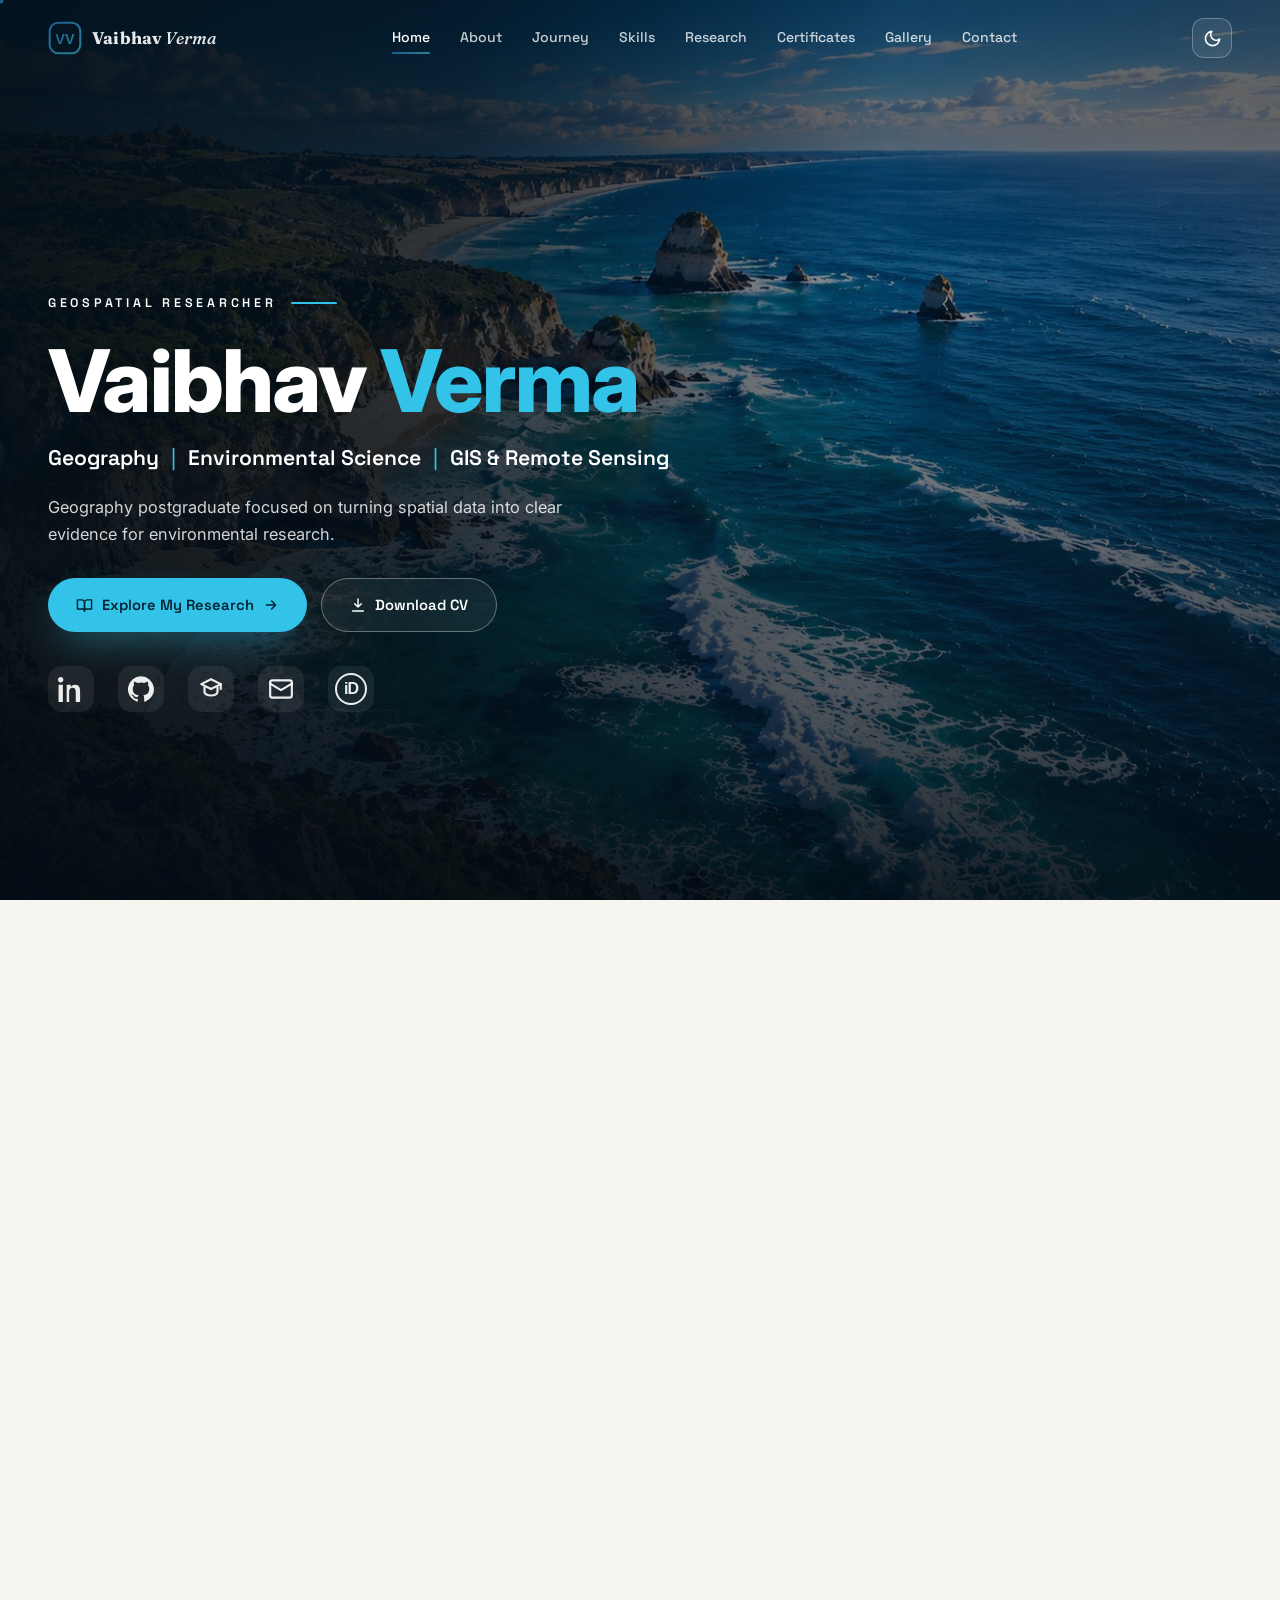
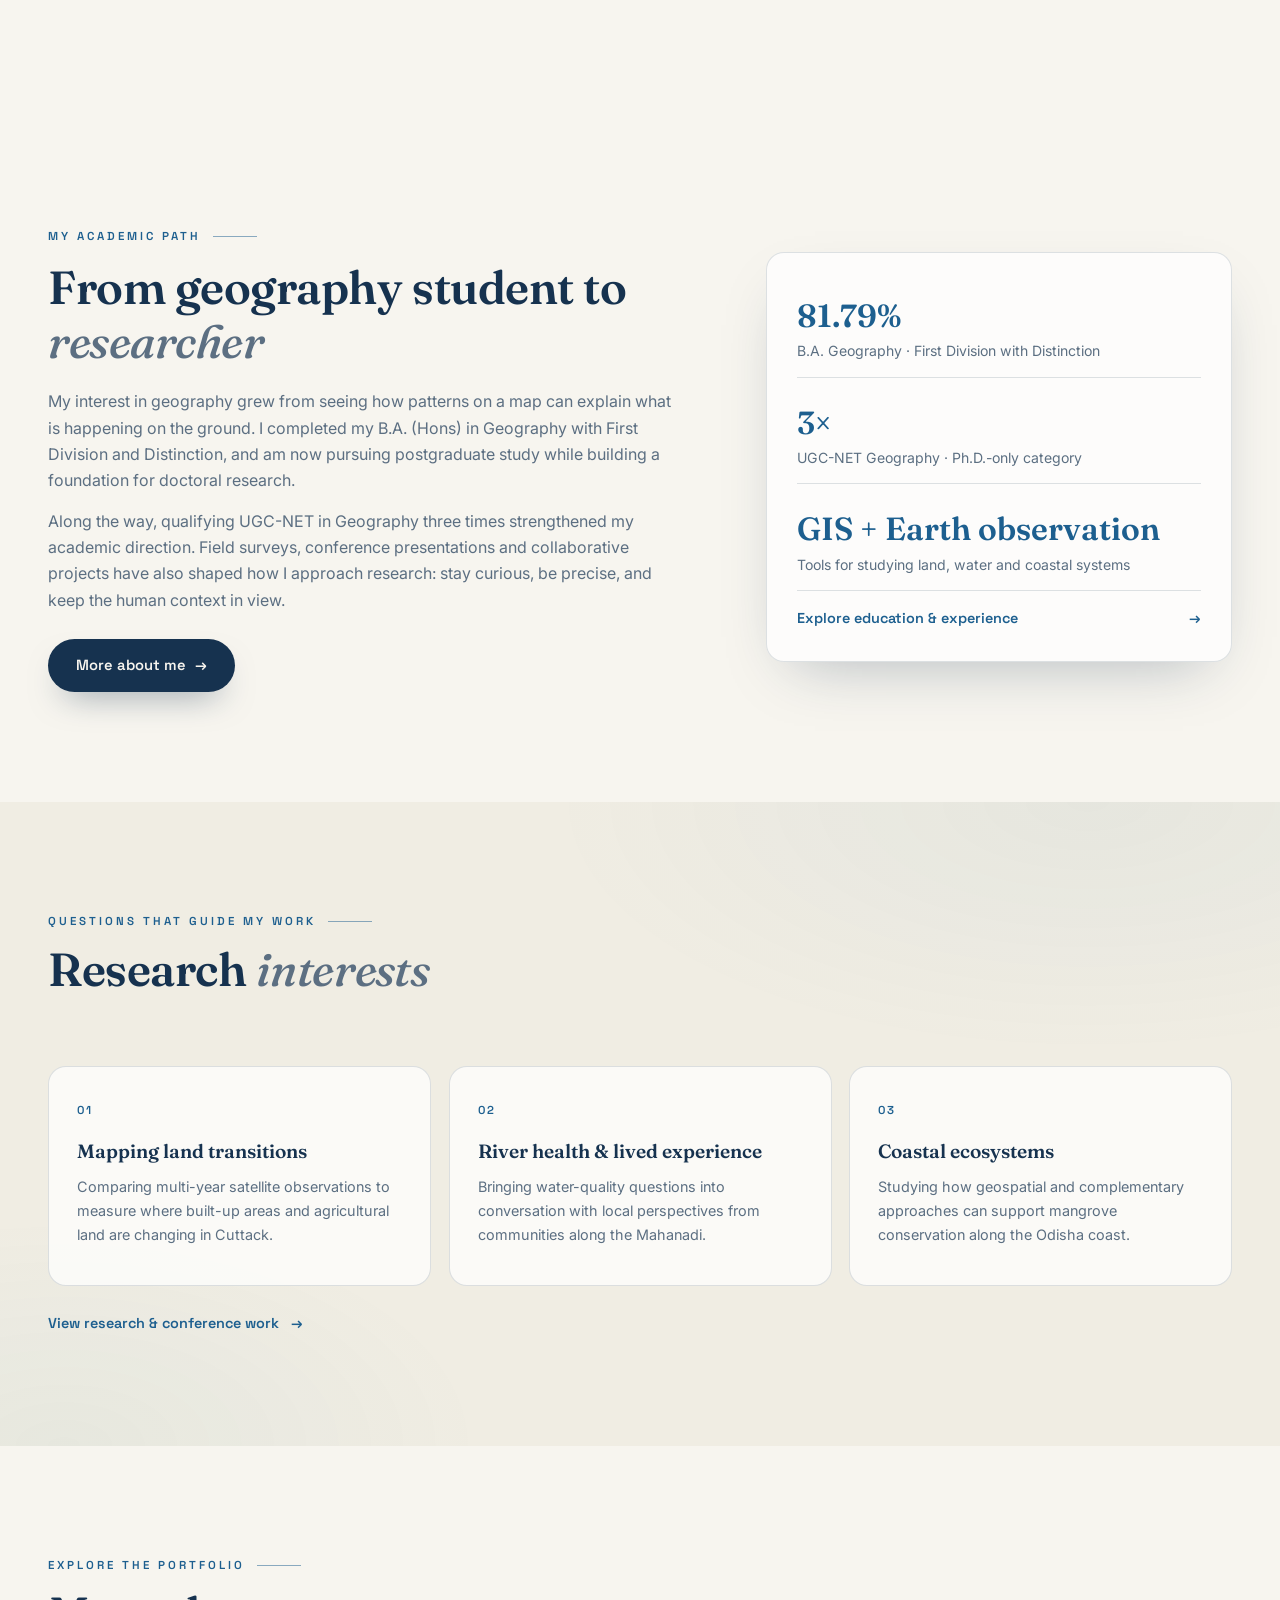
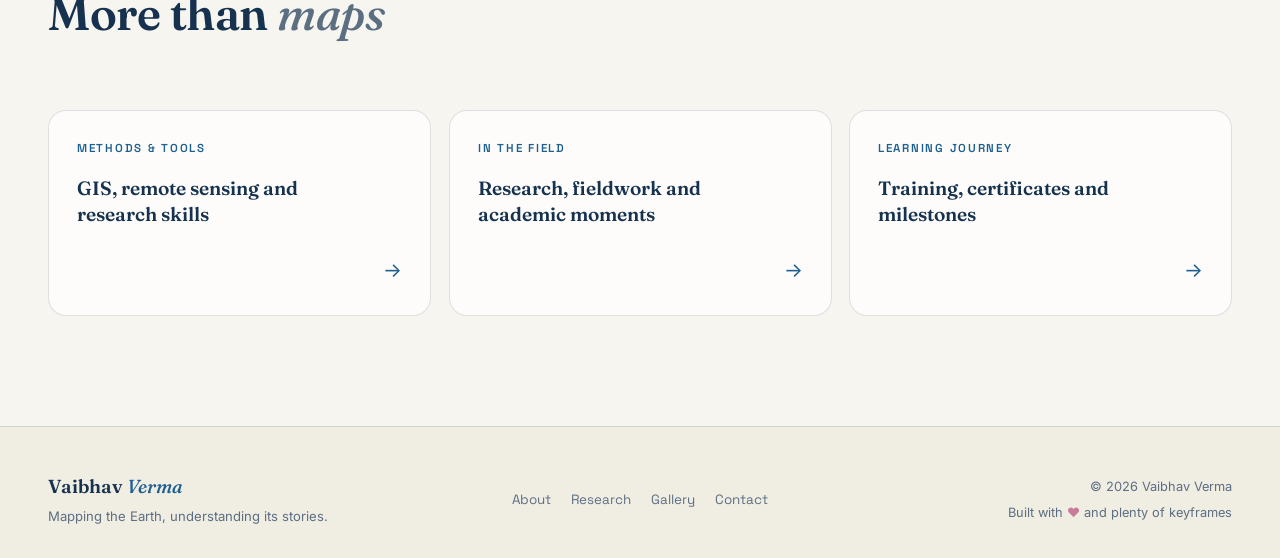
==== commit bd5f0ac2: "Polish portfolio page layouts Co-authored-by: Copilot App <223556219+Copilot@users.noreply.github.co" ====
--- a/index.html
+++ b/index.html
@@ -5,12 +5,12 @@
   <meta name="viewport" content="width=device-width, initial-scale=1.0">
   <meta name="theme-color" content="#F7F5EF">
   <title>Vaibhav Verma &mdash; Coastal Geospatial Research Portfolio</title>
-  <meta name="description" content="Portfolio of Vaibhav Verma, geospatial researcher specialising in remote sensing, GIS, geomorphology and environmental research.">
+  <meta name="description" content="Meet Vaibhav Verma, Geography postgraduate building a research path in geospatial and environmental studies.">
   <link rel="icon" href="data:image/svg+xml,%3Csvg xmlns='http://www.w3.org/2000/svg' viewBox='0 0 64 64'%3E%3Crect width='64' height='64' rx='14' fill='%2316324F'/%3E%3Ctext x='32' y='43' font-family='Georgia,serif' font-style='italic' font-size='28' font-weight='700' text-anchor='middle' fill='%23F7F5EF'%3EVV%3C/text%3E%3C/svg%3E">
   <link rel="preconnect" href="https://fonts.googleapis.com">
   <link rel="preconnect" href="https://fonts.gstatic.com" crossorigin>
   <link href="https://fonts.googleapis.com/css2?family=Fraunces:ital,wght@0,500;0,600;0,700;1,500;1,600&family=Inter:wght@400;500;600&family=Space+Grotesk:wght@500;600&display=swap" rel="stylesheet">
-  <link rel="stylesheet" href="css/style.css?v=25">
+  <link rel="stylesheet" href="css/style.css?v=29">
   <script type="application/ld+json">
   {
     "@context": "https://schema.org",
@@ -44,9 +44,7 @@
             <span>Geography</span><i>|</i><span>Environmental Science</span><i>|</i><span>GIS &amp; Remote Sensing</span>
           </p>
           <p class="hero-tag reveal" style="--d:.3s">
-            I am a geospatial researcher and postgraduate in Environmental Science with a strong interest in
-            using satellite data, GIS and Earth observation to understand and manage land, coastal and river
-            systems for a sustainable and climate-resilient future.
+            Geography postgraduate focused on turning spatial data into clear evidence for environmental research.
           </p>
           <div class="hero-ctas reveal" style="--d:.38s">
             <a href="research.html" class="btn btn-primary magnetic">
@@ -78,35 +76,137 @@
           </div>
         </div>
       </div>
-      <div class="hero-strip container reveal" style="--d:.55s">
-        <div class="strip-item">
-          <span class="strip-ic">
-            <svg viewBox="0 0 24 24" width="30" height="30" fill="none" stroke="currentColor" stroke-width="1.7" stroke-linecap="round" stroke-linejoin="round"><path d="M13 7 9 3 5 7l4 4"/><path d="m17 11 4 4-4 4-4-4"/><path d="m8 12 4 4 6-6-4-4Z"/><path d="m16 8 3-3"/><path d="M9 21a6 6 0 0 0-6-6"/></svg>
-          </span>
-          <span>Satellite Data<br>Analysis</span>
-        </div>
-        <div class="strip-item">
-          <span class="strip-ic">
-            <svg viewBox="0 0 24 24" width="30" height="30" fill="none" stroke="currentColor" stroke-width="1.7" stroke-linecap="round" stroke-linejoin="round"><path d="M12.83 2.18a2 2 0 0 0-1.66 0L2.6 6.08a1 1 0 0 0 0 1.83l8.58 3.91a2 2 0 0 0 1.66 0l8.58-3.9a1 1 0 0 0 0-1.83Z"/><path d="m22 17.65-9.17 4.16a2 2 0 0 1-1.66 0L2 17.65"/><path d="m22 12.65-9.17 4.16a2 2 0 0 1-1.66 0L2 12.65"/></svg>
-          </span>
-          <span>GIS &amp; Spatial<br>Modelling</span>
-        </div>
-        <div class="strip-item">
-          <span class="strip-ic">
-            <svg viewBox="0 0 24 24" width="30" height="30" fill="none" stroke="currentColor" stroke-width="1.7" stroke-linecap="round" stroke-linejoin="round"><path d="M2 6c.6.5 1.2 1 2.5 1C7 7 7 5 9.5 5c2.6 0 2.4 2 5 2 2.5 0 2.5-2 5-2 1.3 0 1.9.5 2.5 1"/><path d="M2 12c.6.5 1.2 1 2.5 1 2.5 0 2.5-2 5-2 2.6 0 2.4 2 5 2 2.5 0 2.5-2 5-2 1.3 0 1.9.5 2.5 1"/><path d="M2 18c.6.5 1.2 1 2.5 1 2.5 0 2.5-2 5-2 2.6 0 2.4 2 5 2 2.5 0 2.5-2 5-2 1.3 0 1.9.5 2.5 1"/></svg>
-          </span>
-          <span>Coastal &amp; Marine<br>Environments</span>
-        </div>
-        <div class="strip-item">
-          <span class="strip-ic">
-            <svg viewBox="0 0 24 24" width="30" height="30" fill="none" stroke="currentColor" stroke-width="1.7" stroke-linecap="round" stroke-linejoin="round"><path d="M11 20A7 7 0 0 1 9.8 6.1C15.5 5 17 4.48 19 2c1 2 2 4.18 2 8 0 5.5-4.78 10-10 10Z"/><path d="M2 21c0-3 1.85-5.36 5.08-6C9.5 14.52 12 13 13 12"/></svg>
-          </span>
-          <span>Climate &amp;<br>Sustainability</span>
+    </section>
+
+    <section class="section capability-section">
+      <div class="container">
+        <div class="section-head reveal">
+          <span class="sec-kicker">How I explore the world</span>
+          <h2 class="sec-title">Geography <span class="amp">in action</span></h2>
+          <span class="sec-line"></span>
+        </div>
+        <div class="capability-descriptions">
+          <article class="capability-description reveal" style="--d:.05s">
+            <span class="capability-number">01</span>
+            <div>
+              <h3>Satellite data analysis</h3>
+              <p>Use Earth-observation imagery and time-series to trace environmental change across places and years.</p>
+            </div>
+            <span class="capability-arrow" aria-hidden="true">↗</span>
+          </article>
+          <article class="capability-description reveal" style="--d:.12s">
+            <span class="capability-number">02</span>
+            <div>
+              <h3>GIS &amp; spatial modelling</h3>
+              <p>Turn geographic datasets into clear maps and spatial comparisons that support research questions.</p>
+            </div>
+            <span class="capability-arrow" aria-hidden="true">↗</span>
+          </article>
+          <article class="capability-description reveal" style="--d:.19s">
+            <span class="capability-number">03</span>
+            <div>
+              <h3>Coasts, rivers &amp; communities</h3>
+              <p>Bring field observations and local context alongside mapped evidence of water and landscape systems.</p>
+            </div>
+            <span class="capability-arrow" aria-hidden="true">↗</span>
+          </article>
+          <article class="capability-description reveal" style="--d:.26s">
+            <span class="capability-number">04</span>
+            <div>
+              <h3>Climate &amp; sustainability</h3>
+              <p>Explore how geospatial research can inform conservation and more resilient environmental decisions.</p>
+            </div>
+            <span class="capability-arrow" aria-hidden="true">↗</span>
+          </article>
+        </div>
+      </div>
+    </section>
+
+    <section class="section home-overview">
+      <div class="container">
+        <div class="home-overview-grid">
+          <div class="home-overview-copy reveal-left">
+            <span class="sec-kicker">My academic path</span>
+            <h2 class="sec-title">From geography student to <span class="amp">researcher</span></h2>
+            <p>My interest in geography grew from seeing how patterns on a map can explain what is happening on the ground. I completed my B.A. (Hons) in Geography with First Division and Distinction, and am now pursuing postgraduate study while building a foundation for doctoral research.</p>
+            <p>Along the way, qualifying UGC-NET in Geography three times strengthened my academic direction. Field surveys, conference presentations and collaborative projects have also shaped how I approach research: stay curious, be precise, and keep the human context in view.</p>
+            <a class="btn btn-primary magnetic" href="about.html">More about me <span aria-hidden="true">→</span></a>
+          </div>
+          <div class="home-facts reveal-right">
+            <article class="home-fact">
+              <span class="home-fact-value">81.79%</span>
+              <span class="home-fact-label">B.A. Geography · First Division with Distinction</span>
+            </article>
+            <article class="home-fact">
+              <span class="home-fact-value">3×</span>
+              <span class="home-fact-label">UGC-NET Geography · Ph.D.-only category</span>
+            </article>
+            <article class="home-fact">
+              <span class="home-fact-value">GIS + Earth observation</span>
+              <span class="home-fact-label">Tools for studying land, water and coastal systems</span>
+            </article>
+            <a class="home-fact-link" href="journey.html">Explore education &amp; experience <span aria-hidden="true">→</span></a>
+          </div>
+        </div>
+      </div>
+    </section>
+
+    <section class="section section-alt home-research">
+      <div class="container">
+        <div class="section-head reveal">
+          <span class="sec-kicker">Questions that guide my work</span>
+          <h2 class="sec-title">Research <span class="amp">interests</span></h2>
+          <span class="sec-line"></span>
+        </div>
+        <div class="home-interest-grid">
+          <article class="home-interest reveal" style="--d:.05s">
+            <span class="home-interest-number">01</span>
+            <h3>Mapping land transitions</h3>
+            <p>Comparing multi-year satellite observations to measure where built-up areas and agricultural land are changing in Cuttack.</p>
+          </article>
+          <article class="home-interest reveal" style="--d:.15s">
+            <span class="home-interest-number">02</span>
+            <h3>River health &amp; lived experience</h3>
+            <p>Bringing water-quality questions into conversation with local perspectives from communities along the Mahanadi.</p>
+          </article>
+          <article class="home-interest reveal" style="--d:.25s">
+            <span class="home-interest-number">03</span>
+            <h3>Coastal ecosystems</h3>
+            <p>Studying how geospatial and complementary approaches can support mangrove conservation along the Odisha coast.</p>
+          </article>
+        </div>
+        <a class="home-section-link" href="research.html">View research &amp; conference work <span aria-hidden="true">→</span></a>
+      </div>
+    </section>
+
+    <section class="section home-pathways">
+      <div class="container">
+        <div class="section-head reveal">
+          <span class="sec-kicker">Explore the portfolio</span>
+          <h2 class="sec-title">More than <span class="amp">maps</span></h2>
+          <span class="sec-line"></span>
+        </div>
+        <div class="home-pathway-grid">
+          <a class="home-pathway reveal" href="skills.html" style="--d:.05s">
+            <span class="home-pathway-label">Methods &amp; tools</span>
+            <h3>GIS, remote sensing and research skills</h3>
+            <span class="home-pathway-arrow" aria-hidden="true">→</span>
+          </a>
+          <a class="home-pathway reveal" href="gallery.html" style="--d:.15s">
+            <span class="home-pathway-label">In the field</span>
+            <h3>Research, fieldwork and academic moments</h3>
+            <span class="home-pathway-arrow" aria-hidden="true">→</span>
+          </a>
+          <a class="home-pathway reveal" href="certificates.html" style="--d:.25s">
+            <span class="home-pathway-label">Learning journey</span>
+            <h3>Training, certificates and milestones</h3>
+            <span class="home-pathway-arrow" aria-hidden="true">→</span>
+          </a>
         </div>
       </div>
     </section>
   </main>
   <script src="js/layout.js?v=1"></script>
-  <script src="js/script.js?v=22"></script>
+  <script src="js/script.js?v=23"></script>
 </body>
 </html>
--- a/css/style.css
+++ b/css/style.css
@@ -173,6 +173,13 @@
   box-shadow: 0 10px 30px -18px rgba(22, 50, 79, 0.25);
   border-bottom: 1px solid var(--card-brd);
 }
+html[data-page="gallery"] #navbar:not(.scrolled) {
+  background: var(--nav-bg);
+  backdrop-filter: blur(14px);
+  -webkit-backdrop-filter: blur(14px);
+  box-shadow: 0 10px 30px -18px rgba(22, 50, 79, 0.25);
+  border-bottom: 1px solid var(--card-brd);
+}
 
 /* transparent over the dark photo hero */
 #navbar.on-hero {
@@ -348,30 +355,6 @@
   color: #052332; border-color: var(--hero-cyan);
   background: var(--hero-cyan);
   box-shadow: 0 12px 26px -10px rgba(51, 195, 232, 0.6);
-}
-
-/* capability strip */
-.hero-strip {
-  position: relative; z-index: 1;
-  display: grid; grid-template-columns: repeat(4, 1fr);
-  padding: 20px 8px;
-  border-radius: 20px;
-  background: rgba(8, 24, 38, 0.5);
-  border: 1px solid rgba(255, 255, 255, 0.14);
-  backdrop-filter: blur(16px);
-  -webkit-backdrop-filter: blur(16px);
-  box-shadow: 0 30px 70px -30px rgba(0, 0, 0, 0.6);
-}
-.strip-item {
-  display: flex; align-items: center; gap: 14px;
-  padding: 8px 24px;
-  border-right: 1px solid rgba(255, 255, 255, 0.12);
-}
-.strip-item:last-child { border-right: none; }
-.strip-ic { color: var(--hero-cyan); flex-shrink: 0; display: grid; }
-.strip-item span:last-child {
-  font-family: var(--font-label);
-  font-size: 0.92rem; font-weight: 600; color: #fff; line-height: 1.35;
 }
 
 /* buttons (shared) */
@@ -880,7 +863,7 @@
   text-align: center;
 }
 
-#certs.section { padding: 42px 0; }
+#certs.section { padding: 112px 0 42px; }
 #certs .section-head { margin-bottom: 16px; }
 .certificate-cards {
   display: grid;
@@ -1080,20 +1063,11 @@
   .skills-grid { grid-template-columns: 1fr 1fr; }
   .skill-card:last-child { grid-column: span 2; }
   .pub-grid { grid-template-columns: 1fr 1fr; }
-  .strip-item { padding: 8px 14px; }
 }
 
 @media (max-width: 900px) {
   .hero { padding-top: 110px; }
-  .hero-strip {
-    grid-template-columns: 1fr 1fr;
-    padding: 12px 6px;
-  }
-  .strip-item { padding: 12px 16px; }
-  .strip-item:nth-child(2n) { border-right: none; }
-  .strip-item:nth-child(-n+2) { border-bottom: 1px solid rgba(255, 255, 255, 0.12); }
-
-  #about.section { padding: 52px 0; }
+  #about.section { padding: 104px 0 52px; }
   #about .section-head { margin-bottom: 26px; }
   .about-grid { grid-template-columns: 1fr; gap: 36px; }
   .contact-grid { grid-template-columns: 1fr; gap: 44px; }
@@ -1146,13 +1120,9 @@
   .hero-ctas .btn { justify-content: center; }
   .hero-socials { gap: 12px; margin-top: 22px; }
   .hero .social { width: 44px; height: 44px; }
-  .hero-strip { margin-top: 24px; }
-  .strip-item { gap: 8px; padding: 10px 8px; }
-  .strip-item span:last-child { font-size: 0.76rem; }
-  .strip-ic svg { width: 26px; height: 26px; }
   .section { padding: 68px 0; }
   .section-head { margin-bottom: 36px; }
-  #certs.section { padding: 32px 0; }
+  #certs.section { padding: 96px 0 32px; }
   #certs .section-head { margin-bottom: 12px; }
   .t-card { max-width: none; padding: 18px; }
   .skills-grid { grid-template-columns: 1fr; }
@@ -1209,12 +1179,6 @@
   .logo { min-width: 0; gap: 7px; }
   .logo-text { font-size: 0.9rem; white-space: nowrap; }
   .nav-actions { gap: 6px; }
-  .hero-strip { grid-template-columns: minmax(0, 1fr); }
-  .strip-item, .strip-item:nth-child(2n) {
-    border-right: none;
-    border-bottom: 1px solid rgba(255, 255, 255, 0.12);
-  }
-  .strip-item:last-child { border-bottom: none; }
   .fact-list li { flex-wrap: wrap; gap: 4px 10px; }
   .fact-list span { min-width: 68px; }
 }
@@ -1231,6 +1195,207 @@
 
 @media (max-height: 700px) {
   .hero-inner { justify-content: flex-start; }
+}
+
+/* ── Home page previews ───────────────────────────────────── */
+.capability-descriptions {
+  display: grid;
+  grid-template-columns: repeat(2, minmax(0, 1fr));
+  gap: 18px;
+}
+.capability-section .sec-line {
+  width: 64px;
+  height: 3px;
+  border-radius: 3px;
+  background: var(--grad);
+}
+.capability-description {
+  position: relative;
+  display: grid;
+  min-height: 208px;
+  grid-template-columns: auto minmax(0, 1fr) auto;
+  align-items: start;
+  gap: 18px;
+  overflow: hidden;
+  padding: clamp(22px, 3vw, 30px);
+  border: 1px solid var(--card-brd);
+  border-radius: var(--radius);
+  background: var(--card);
+  box-shadow: 0 10px 28px -24px rgba(22, 50, 79, 0.5);
+  transition: transform 0.4s var(--ease), border-color 0.4s, box-shadow 0.4s, background 0.4s;
+}
+.capability-description:hover {
+  transform: translateY(-7px);
+  border-color: var(--cyan);
+  box-shadow: var(--shadow);
+  background: var(--card-hover);
+}
+.capability-description::before {
+  content: "";
+  position: absolute;
+  inset: auto 0 0;
+  height: 3px;
+  background: var(--grad);
+  transform: scaleX(0.12);
+  transform-origin: left;
+  transition: transform 0.45s var(--ease);
+}
+.capability-description:hover::before { transform: scaleX(1); }
+.capability-number {
+  display: grid;
+  width: 42px;
+  height: 42px;
+  place-items: center;
+  border: 1px solid var(--card-brd);
+  border-radius: 13px;
+  background: var(--bg-2);
+  color: var(--cyan);
+  font-family: var(--font-label);
+  font-size: 0.74rem;
+  font-weight: 600;
+  transition: color 0.35s, background 0.35s, transform 0.35s;
+}
+.capability-description:hover .capability-number {
+  transform: rotate(-6deg) scale(1.06);
+  background: var(--grad);
+  color: #fff;
+}
+.capability-description h3 {
+  margin: 3px 0 10px;
+  font-family: var(--font-head);
+  font-size: clamp(1.05rem, 1.5vw, 1.28rem);
+  font-weight: 600;
+  line-height: 1.3;
+}
+.capability-description p {
+  color: var(--muted);
+  font-size: 0.88rem;
+  line-height: 1.7;
+}
+.capability-arrow {
+  color: var(--cyan);
+  font-size: 1.05rem;
+  opacity: 0.55;
+  transform: translate(-2px, 2px);
+  transition: opacity 0.35s, transform 0.35s;
+}
+.capability-description:hover .capability-arrow {
+  opacity: 1;
+  transform: translate(2px, -2px);
+}
+.home-overview-grid {
+  display: grid;
+  grid-template-columns: minmax(0, 1.15fr) minmax(280px, 0.85fr);
+  align-items: center;
+  gap: clamp(36px, 7vw, 88px);
+}
+.home-overview-copy { max-width: 700px; }
+.home-overview-copy .sec-title { margin: 14px 0 20px; }
+.home-overview-copy > p {
+  max-width: 660px;
+  margin-bottom: 14px;
+  color: var(--muted);
+}
+.home-overview-copy .btn { margin-top: 12px; }
+.home-facts {
+  display: grid;
+  gap: 12px;
+  padding: clamp(20px, 3vw, 30px);
+  border: 1px solid var(--card-brd);
+  border-radius: var(--radius);
+  background: var(--card);
+  box-shadow: var(--shadow);
+}
+.home-fact {
+  display: grid;
+  gap: 4px;
+  padding: 14px 0;
+  border-bottom: 1px solid var(--card-brd);
+}
+.home-fact-value {
+  color: var(--cyan);
+  font-family: var(--font-head);
+  font-size: clamp(1.45rem, 3vw, 2rem);
+  font-weight: 600;
+  line-height: 1.2;
+}
+.home-fact-label { color: var(--muted); font-size: 0.88rem; }
+.home-fact-link, .home-section-link {
+  display: inline-flex;
+  align-items: center;
+  justify-content: space-between;
+  gap: 12px;
+  color: var(--cyan);
+  font-family: var(--font-label);
+  font-size: 0.9rem;
+  font-weight: 600;
+}
+.home-fact-link { padding-top: 4px; }
+.home-interest-grid {
+  display: grid;
+  grid-template-columns: repeat(3, minmax(0, 1fr));
+  gap: 18px;
+}
+.home-interest {
+  min-height: 220px;
+  padding: clamp(20px, 3vw, 28px);
+  border: 1px solid var(--card-brd);
+  border-radius: var(--radius);
+  background: var(--card);
+  transition: transform 0.3s var(--ease), border-color 0.3s, box-shadow 0.3s;
+}
+.home-interest:hover, .home-pathway:hover {
+  transform: translateY(-5px);
+  border-color: var(--cyan);
+  box-shadow: var(--shadow);
+}
+.home-interest-number, .home-pathway-label {
+  color: var(--cyan);
+  font-family: var(--font-label);
+  font-size: 0.72rem;
+  font-weight: 600;
+  letter-spacing: 0.15em;
+  text-transform: uppercase;
+}
+.home-interest h3, .home-pathway h3 {
+  margin: 18px 0 10px;
+  font-family: var(--font-head);
+  font-size: 1.2rem;
+  font-weight: 600;
+  line-height: 1.35;
+}
+.home-interest p { color: var(--muted); font-size: 0.9rem; }
+.home-section-link { margin-top: 26px; }
+.home-pathway-grid {
+  display: grid;
+  grid-template-columns: repeat(3, minmax(0, 1fr));
+  gap: 18px;
+}
+.home-pathway {
+  position: relative;
+  display: flex;
+  min-height: 190px;
+  flex-direction: column;
+  justify-content: space-between;
+  padding: clamp(20px, 3vw, 28px);
+  border: 1px solid var(--card-brd);
+  border-radius: var(--radius);
+  background: var(--card);
+  transition: transform 0.3s var(--ease), border-color 0.3s, box-shadow 0.3s;
+}
+.home-pathway h3 { max-width: 280px; margin-bottom: 26px; }
+.home-pathway-arrow { align-self: flex-end; color: var(--cyan); font-size: 1.25rem; }
+@media (max-width: 900px) {
+  .home-overview-grid { grid-template-columns: 1fr; gap: 30px; }
+  .home-interest-grid, .home-pathway-grid { grid-template-columns: 1fr 1fr; }
+}
+@media (max-width: 640px) {
+  .capability-descriptions { grid-template-columns: 1fr; gap: 12px; }
+  .capability-description { min-height: 0; gap: 14px; padding: 20px; }
+  .capability-number { width: 36px; height: 36px; border-radius: 11px; }
+  .home-interest-grid, .home-pathway-grid { grid-template-columns: 1fr; }
+  .home-interest { min-height: 0; }
+  .home-pathway { min-height: 150px; }
 }
 
 /* ── Reduced motion ───────────────────────────────────────── */
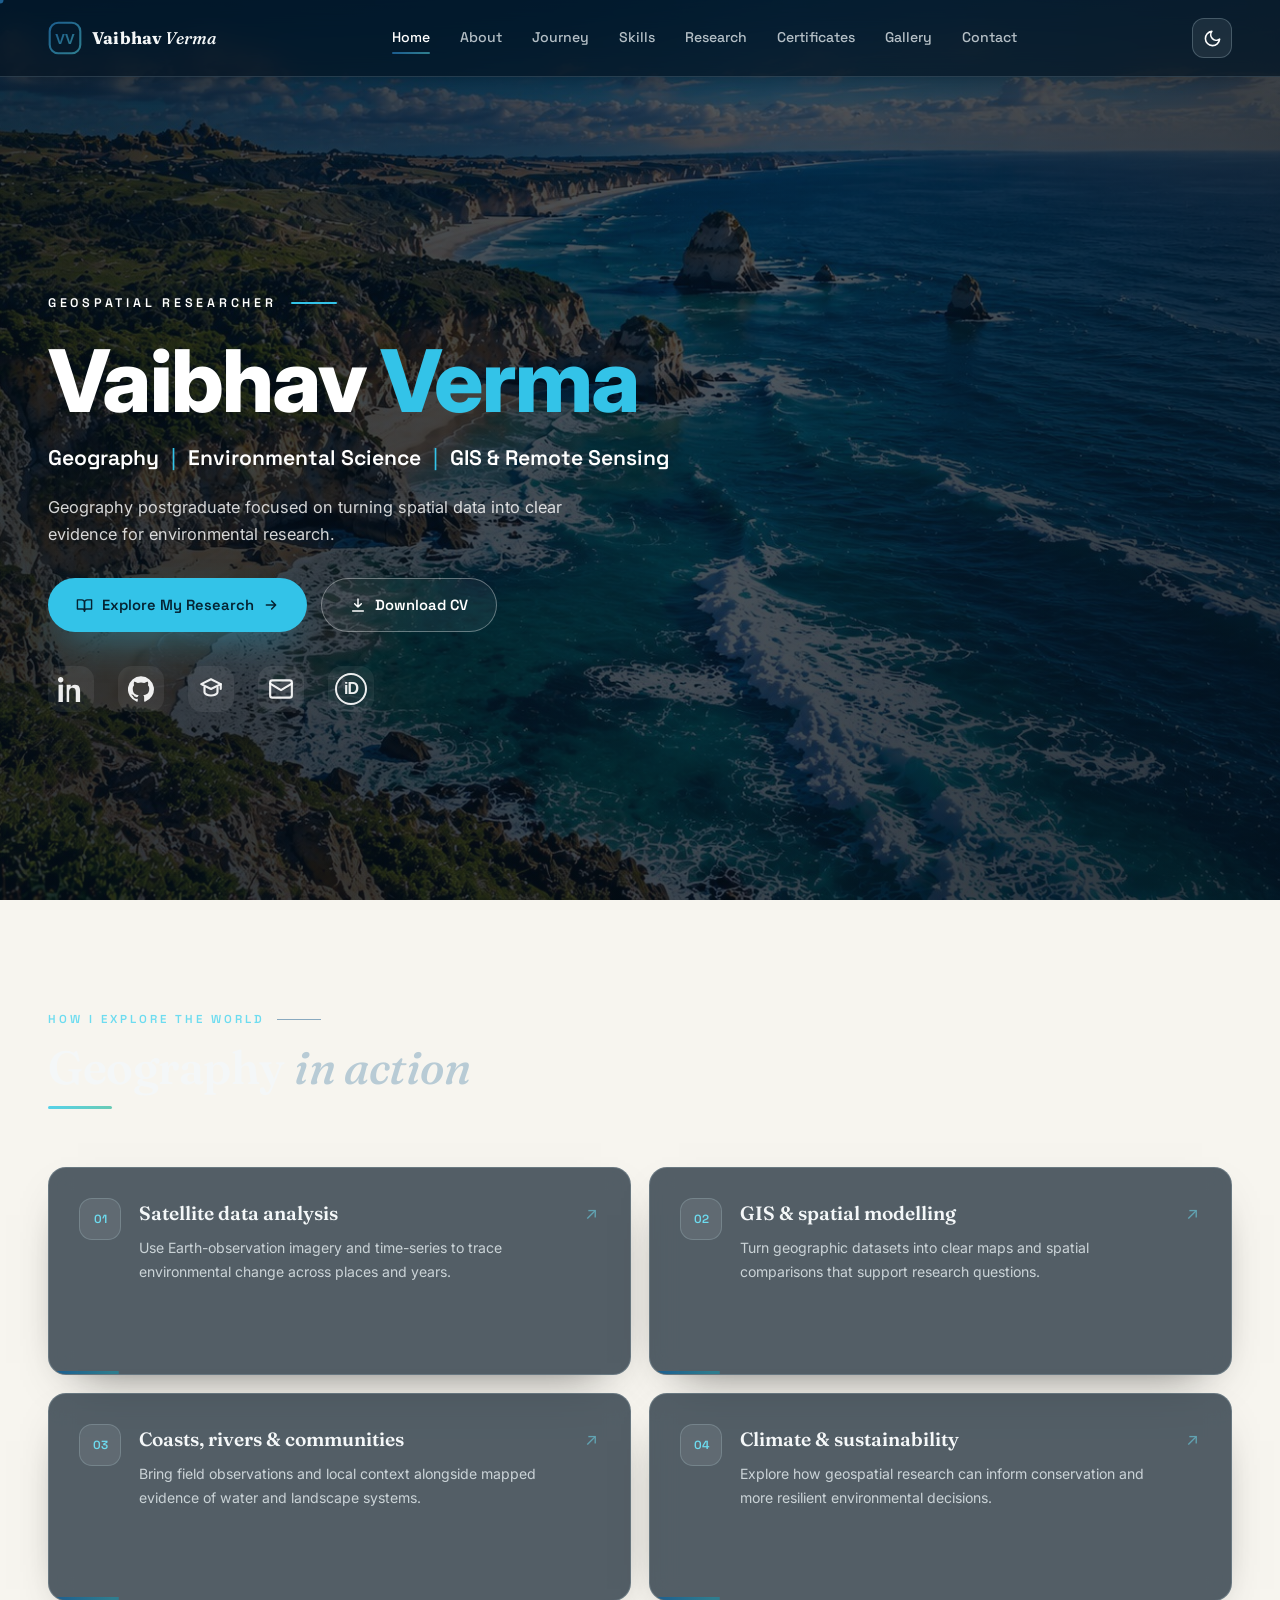
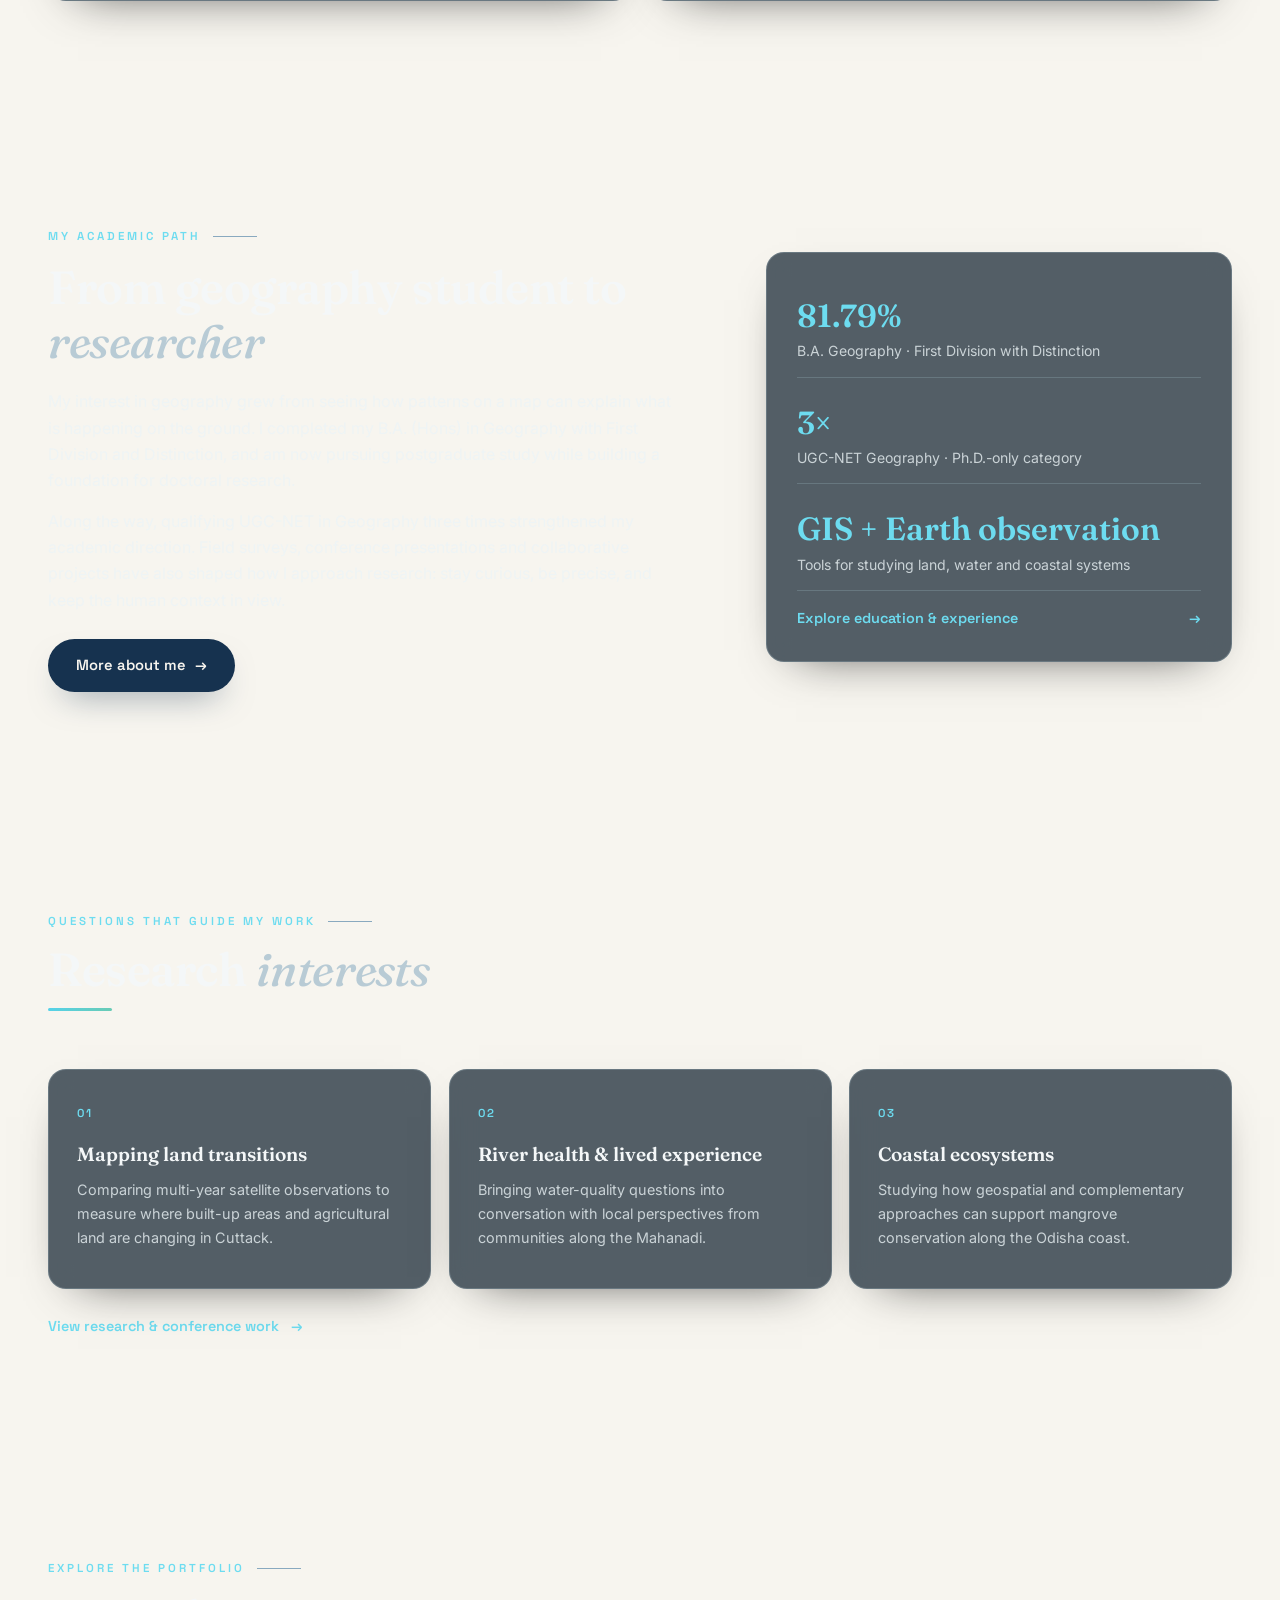
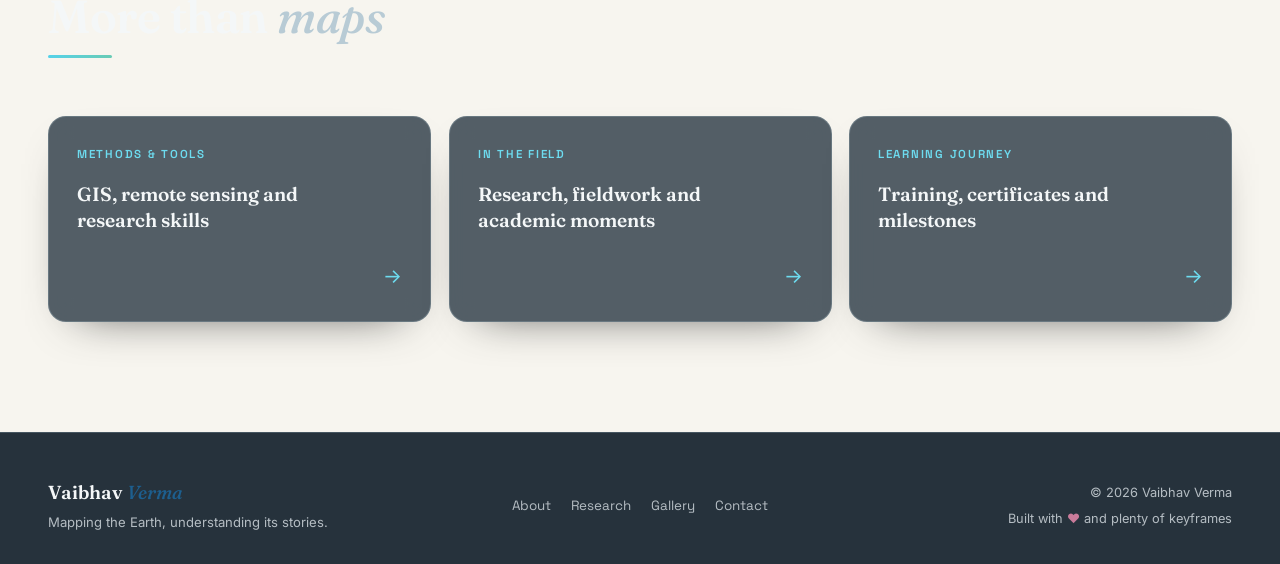
==== commit 53b3da38: "Polish portfolio layouts and research carousel Co-authored-by: Copilot App <223556219+Copilot@users." ====
--- a/index.html
+++ b/index.html
@@ -10,7 +10,7 @@
   <link rel="preconnect" href="https://fonts.googleapis.com">
   <link rel="preconnect" href="https://fonts.gstatic.com" crossorigin>
   <link href="https://fonts.googleapis.com/css2?family=Fraunces:ital,wght@0,500;0,600;0,700;1,500;1,600&family=Inter:wght@400;500;600&family=Space+Grotesk:wght@500;600&display=swap" rel="stylesheet">
-  <link rel="stylesheet" href="css/style.css?v=29">
+  <link rel="stylesheet" href="css/style.css?v=31">
   <script type="application/ld+json">
   {
     "@context": "https://schema.org",
@@ -28,14 +28,14 @@
   </script>
 </head>
 <body class="loading">
-  <main>
+  <main class="home-page">
+    <div class="home-background" aria-hidden="true">
+      <video autoplay muted loop playsinline preload="metadata" poster="assets/hero-coast.jpg?v=3">
+        <source src="assets/hero-coast.mp4?v=3" type="video/mp4">
+      </video>
+      <div class="home-background-shade"></div>
+    </div>
     <section id="home" class="hero">
-      <div class="hero-bg" aria-hidden="true">
-        <video autoplay muted loop playsinline preload="metadata" poster="assets/hero-coast.jpg?v=3">
-          <source src="assets/hero-coast.mp4?v=3" type="video/mp4">
-        </video>
-        <div class="hero-shade"></div>
-      </div>
       <div class="container hero-inner">
         <div class="hero-text">
           <span class="hero-kicker reveal" style="--d:.05s">Geospatial Researcher</span>
--- a/css/style.css
+++ b/css/style.css
@@ -655,11 +655,13 @@
   width: 100%;
   overflow-x: auto;
   overflow-y: hidden;
+
   overscroll-behavior-x: contain;
   scrollbar-width: none;
   -webkit-overflow-scrolling: touch;
   outline-offset: -3px;
 }
+.research-marquee { padding-block: 16px 20px; margin-block: -16px -20px; }
 .research-marquee::-webkit-scrollbar { display: none; }
 .research-marquee:focus-visible { outline: 2px solid var(--cyan); }
 .research-track { display: flex; width: max-content; }
@@ -684,6 +686,7 @@
   padding: 26px; border-radius: var(--radius);
   border: 1px solid var(--card-brd); background: var(--card);
   backdrop-filter: blur(10px);
+  box-shadow: 0 16px 36px -22px rgba(22, 50, 79, 0.38);
   transform-style: preserve-3d;
   transition: border-color 0.35s, background 0.35s, box-shadow 0.35s;
 }
@@ -710,6 +713,7 @@
   position: relative; padding: 28px;
   border: 1px solid var(--card-brd); border-radius: var(--radius);
   background: var(--card); backdrop-filter: blur(10px);
+  box-shadow: 0 16px 36px -22px rgba(22, 50, 79, 0.38);
   overflow: hidden;
   transition: border-color 0.35s, transform 0.4s var(--ease);
 }
@@ -741,7 +745,7 @@
 /* ── Gallery ──────────────────────────────────────────────── */
 .gallery-section {
   overflow: hidden;
-  padding: 76px 0 48px;
+  padding: 108px 0 48px;
   color: #fff;
   background:
     radial-gradient(ellipse at 50% 0%, rgba(0, 217, 255, 0.12), transparent 52%),
@@ -869,14 +873,7 @@
   display: grid;
   grid-template-columns: repeat(2, minmax(0, 1fr));
   column-gap: 30px;
-  max-height: 340px;
-  overflow-y: auto;
-  overscroll-behavior: contain;
-  padding-right: 8px;
-  scrollbar-color: var(--cyan) transparent;
-  scrollbar-width: thin;
-}
-.certificate-cards:focus-visible { outline: 2px solid var(--cyan); outline-offset: 3px; }
+}
 .certificate-card {
   display: grid;
   grid-template-columns: 24px minmax(0, 1fr) auto auto;
@@ -1110,6 +1107,13 @@
 
 @media (max-width: 640px) {
   .hero-bg video { object-position: center; }
+  .research-marquee {
+    width: calc(100% + 28px);
+    margin: -16px -14px -20px;
+    padding: 16px 14px 20px;
+    -webkit-mask-image: linear-gradient(to right, transparent, #000 24px, #000 calc(100% - 24px), transparent);
+    mask-image: linear-gradient(to right, transparent, #000 24px, #000 calc(100% - 24px), transparent);
+  }
   .hero { padding: 96px 0 24px; }
   .hero-inner { flex: 0 0 auto; justify-content: flex-start; }
   .hero-kicker { gap: 10px; font-size: 0.7rem; letter-spacing: 0.2em; }
@@ -1130,8 +1134,8 @@
   .research-sequence { gap: 12px; }
   .research-sequence > .pub-card,
   .research-sequence > .conf-card {
-    flex-basis: min(84vw, 390px);
-    width: min(84vw, 390px);
+    flex-basis: min(calc(100vw - clamp(32px, 8vw, 96px) - 15px), 390px);
+    width: min(calc(100vw - clamp(32px, 8vw, 96px) - 15px), 390px);
   }
   .marquee-arrow { width: 34px; height: 34px; }
   .marquee-arrow svg { width: 18px; height: 18px; }
@@ -1143,8 +1147,8 @@
     padding: 18px;
     scroll-snap-align: start;
   }
-  .pub-top { gap: 6px; margin-bottom: 10px; }
-  .pub-badge { padding: 3px 8px; font-size: 0.58rem; letter-spacing: 0.05em; }
+  .pub-top { flex-wrap: wrap; gap: 6px; margin-bottom: 10px; }
+  .pub-badge { max-width: 100%; padding: 3px 8px; font-size: 0.58rem; letter-spacing: 0.05em; overflow-wrap: anywhere; }
   .pub-card h3 { font-size: 0.94rem; line-height: 1.35; }
   .pub-tags { margin-top: 7px; font-size: 0.68rem; }
   .pub-line { margin: 10px 0; }
@@ -1154,10 +1158,10 @@
   .conf-card h3 { font-size: 0.94rem; line-height: 1.35; margin-bottom: 7px; }
   .conf-card > p { font-size: 0.8rem; line-height: 1.5; }
   .conf-date { margin-top: 9px; font-size: 0.68rem; }
-  .certificate-cards { grid-template-columns: minmax(0, 1fr); max-height: 300px; }
+  .certificate-cards { grid-template-columns: minmax(0, 1fr); }
   .certificate-card { grid-template-columns: 22px minmax(0, 1fr) auto auto; gap: 10px; padding: 10px 0; }
   .certificate-card-title { font-size: 0.82rem; }
-  .gallery-section { padding: 60px 0 34px; }
+  .gallery-section { padding: 104px 0 34px; }
   .gallery-heading .section-head { margin-bottom: 22px; }
   .gallery-sequence { gap: 12px; padding-inline: 8px; }
   .gallery-sequence > .g-item { border-radius: 18px; }
@@ -1179,6 +1183,8 @@
   .logo { min-width: 0; gap: 7px; }
   .logo-text { font-size: 0.9rem; white-space: nowrap; }
   .nav-actions { gap: 6px; }
+  .pub-card h3, .conf-card h3 { overflow-wrap: anywhere; }
+  .pub-tags { overflow-wrap: anywhere; }
   .fact-list li { flex-wrap: wrap; gap: 4px 10px; }
   .fact-list span { min-width: 68px; }
 }
@@ -1198,6 +1204,125 @@
 }
 
 /* ── Home page previews ───────────────────────────────────── */
+.home-page {
+  position: relative;
+  isolation: isolate;
+  color: #F4F7F8;
+}
+.home-page > .home-background {
+  position: fixed;
+  inset: 0;
+  z-index: -1;
+  overflow: hidden;
+  background: #06141F;
+  pointer-events: none;
+}
+.home-background video {
+  display: block;
+  width: 100%;
+  height: 100%;
+  object-fit: cover;
+  object-position: 64% 42%;
+}
+.home-background-shade {
+  position: absolute;
+  inset: 0;
+  background:
+    linear-gradient(180deg, rgba(3, 14, 24, 0.62), rgba(3, 14, 24, 0.72)),
+    linear-gradient(95deg, rgba(3, 14, 24, 0.4), rgba(3, 14, 24, 0.12) 58%, rgba(3, 14, 24, 0.42));
+}
+.home-page > .hero,
+.home-page > .section,
+.home-page > .section-alt {
+  background: transparent;
+}
+.home-page .sec-kicker { color: #6DDCF0; }
+.home-page .sec-title,
+.home-page .home-interest h3,
+.home-page .home-pathway h3,
+.home-page .capability-description h3 { color: #F4F7F8; }
+.home-page .sec-title .amp { color: #B8CBD5; }
+.home-page .section-head .sec-line {
+  width: 64px;
+  height: 3px;
+  border-radius: 3px;
+  background: linear-gradient(120deg, #55D2EA, #69CBB4);
+}
+.home-page .capability-description,
+.home-page .home-facts,
+.home-page .home-interest,
+.home-page .home-pathway {
+  border-color: rgba(200, 230, 239, 0.2);
+  background: rgba(5, 23, 38, 0.68);
+  box-shadow: 0 18px 48px -30px rgba(0, 0, 0, 0.8);
+  -webkit-backdrop-filter: blur(12px);
+  backdrop-filter: blur(12px);
+}
+.home-page .capability-description:hover,
+.home-page .home-interest:hover,
+.home-page .home-pathway:hover {
+  border-color: rgba(109, 220, 240, 0.66);
+  background: rgba(7, 34, 52, 0.82);
+  box-shadow: 0 22px 54px -30px rgba(0, 0, 0, 0.9);
+}
+.home-page .capability-number {
+  border-color: rgba(200, 230, 239, 0.2);
+  background: rgba(255, 255, 255, 0.08);
+  color: #6DDCF0;
+}
+.home-page .capability-description p,
+.home-page .home-overview-copy > p,
+.home-page .home-interest p,
+.home-page .home-fact-label {
+  color: rgba(236, 243, 246, 0.78);
+}
+.home-page .home-fact-value,
+.home-page .home-interest-number,
+.home-page .home-pathway-label,
+.home-page .home-fact-link,
+.home-page .home-section-link,
+.home-page .home-pathway-arrow,
+.home-page .capability-arrow {
+  color: #6DDCF0;
+}
+.home-page .home-fact { border-color: rgba(200, 230, 239, 0.18); }
+html[data-page="home"] footer {
+  border-color: rgba(200, 230, 239, 0.2);
+  background: rgba(4, 18, 31, 0.86);
+  color: #F4F7F8;
+  -webkit-backdrop-filter: blur(14px);
+  backdrop-filter: blur(14px);
+}
+html[data-page="home"] footer .foot-brand p,
+html[data-page="home"] footer .foot-links a,
+html[data-page="home"] footer .foot-meta { color: rgba(236, 243, 246, 0.72); }
+html[data-page="home"] #navbar,
+html[data-page="home"] #navbar.scrolled {
+  border-bottom: 1px solid rgba(200, 230, 239, 0.16);
+  background: rgba(4, 18, 31, 0.68);
+  box-shadow: 0 10px 30px -18px rgba(0, 0, 0, 0.55);
+  -webkit-backdrop-filter: blur(14px);
+  backdrop-filter: blur(14px);
+}
+html[data-page="home"] #navbar .logo-text,
+html[data-page="home"] #navbar .logo-text em { color: #F4F7F8; }
+html[data-page="home"] #navbar .nav-link { color: rgba(236, 243, 246, 0.76); }
+html[data-page="home"] #navbar .nav-link:hover,
+html[data-page="home"] #navbar .nav-link.active { color: #fff; }
+html[data-page="home"] #navbar .icon-btn {
+  border-color: rgba(200, 230, 239, 0.24);
+  background: rgba(255, 255, 255, 0.08);
+  color: #fff;
+}
+html[data-page="home"] #navbar #hamburger span { background: rgba(255, 255, 255, 0.92); }
+html[data-page="home"] #navbar.menu-open .nav-links {
+  border-color: rgba(200, 230, 239, 0.2);
+  background: #071A2A;
+}
+html[data-page="home"] #navbar.menu-open .nav-link,
+html[data-page="home"] #navbar.menu-open .nav-link.active { color: #F4F7F8; }
+html[data-page="home"] #navbar.menu-open .nav-link:hover { color: #6DDCF0; }
+
 .capability-descriptions {
   display: grid;
   grid-template-columns: repeat(2, minmax(0, 1fr));
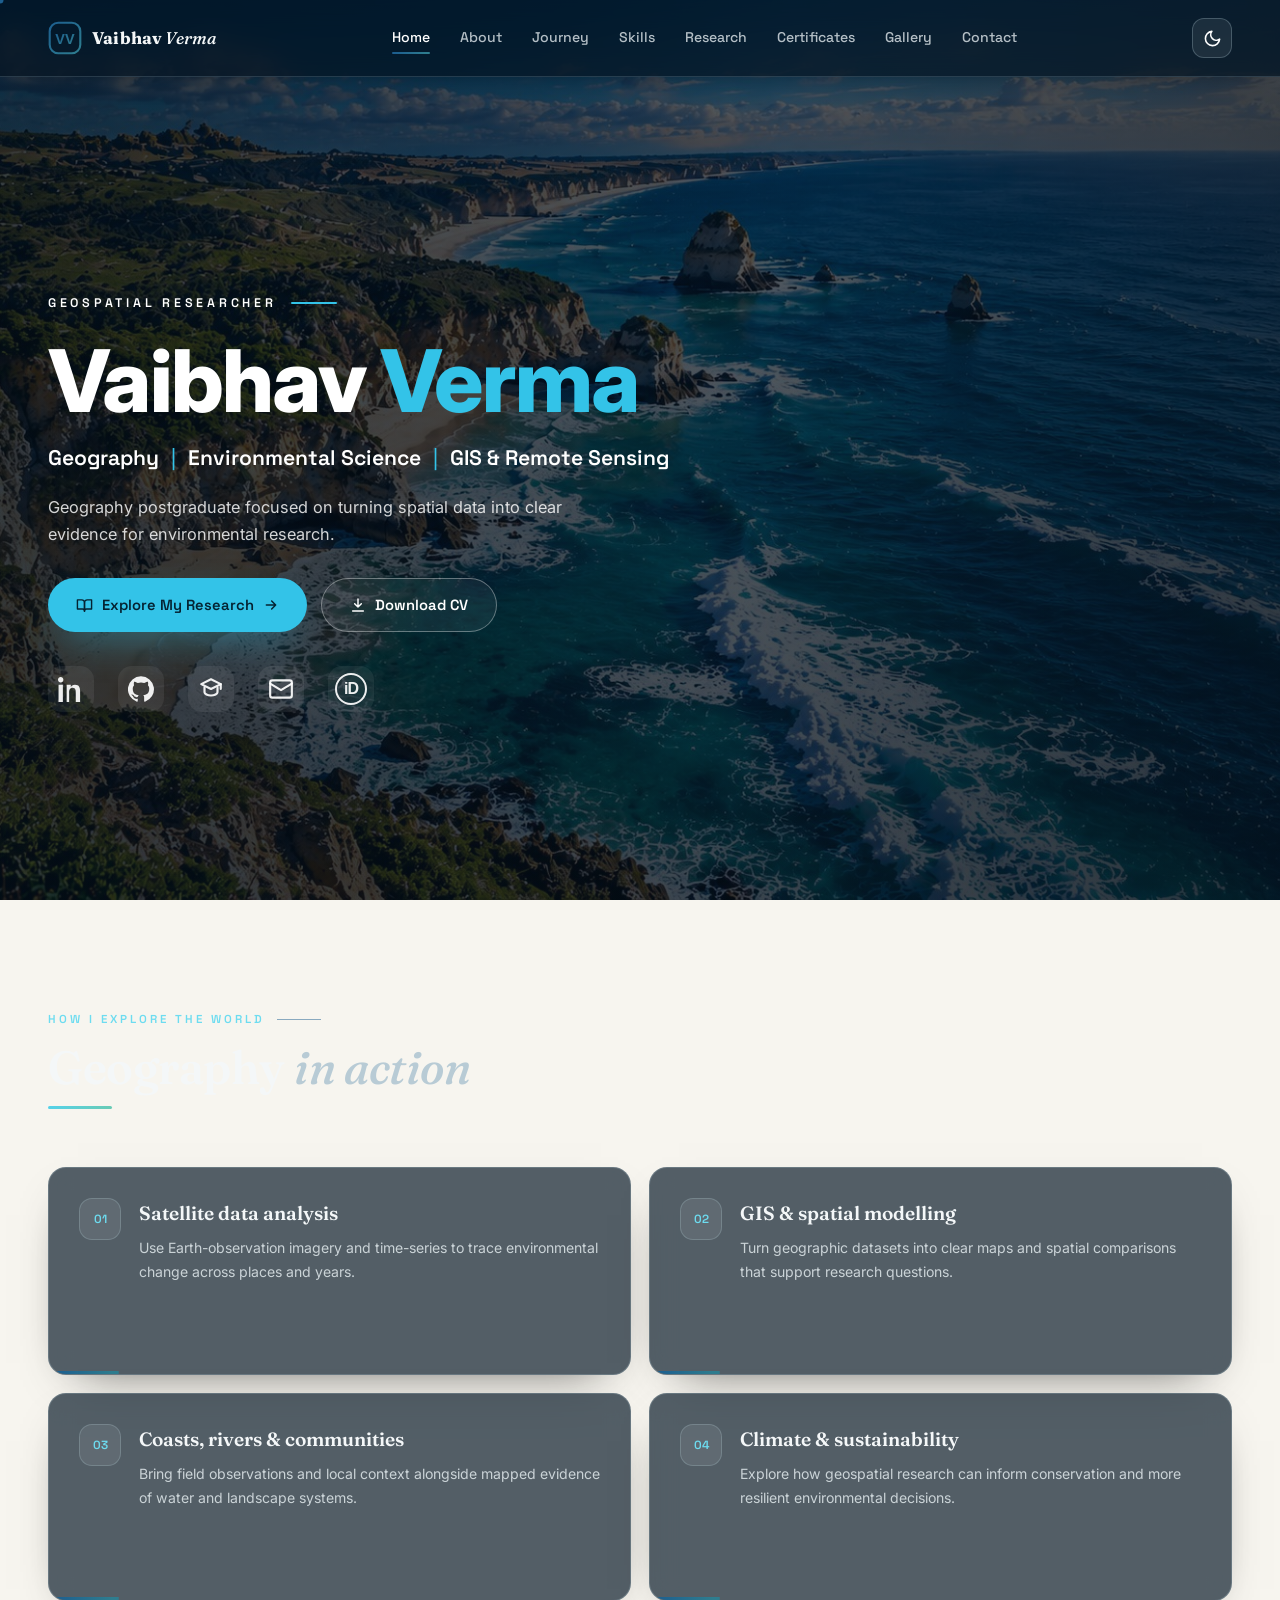
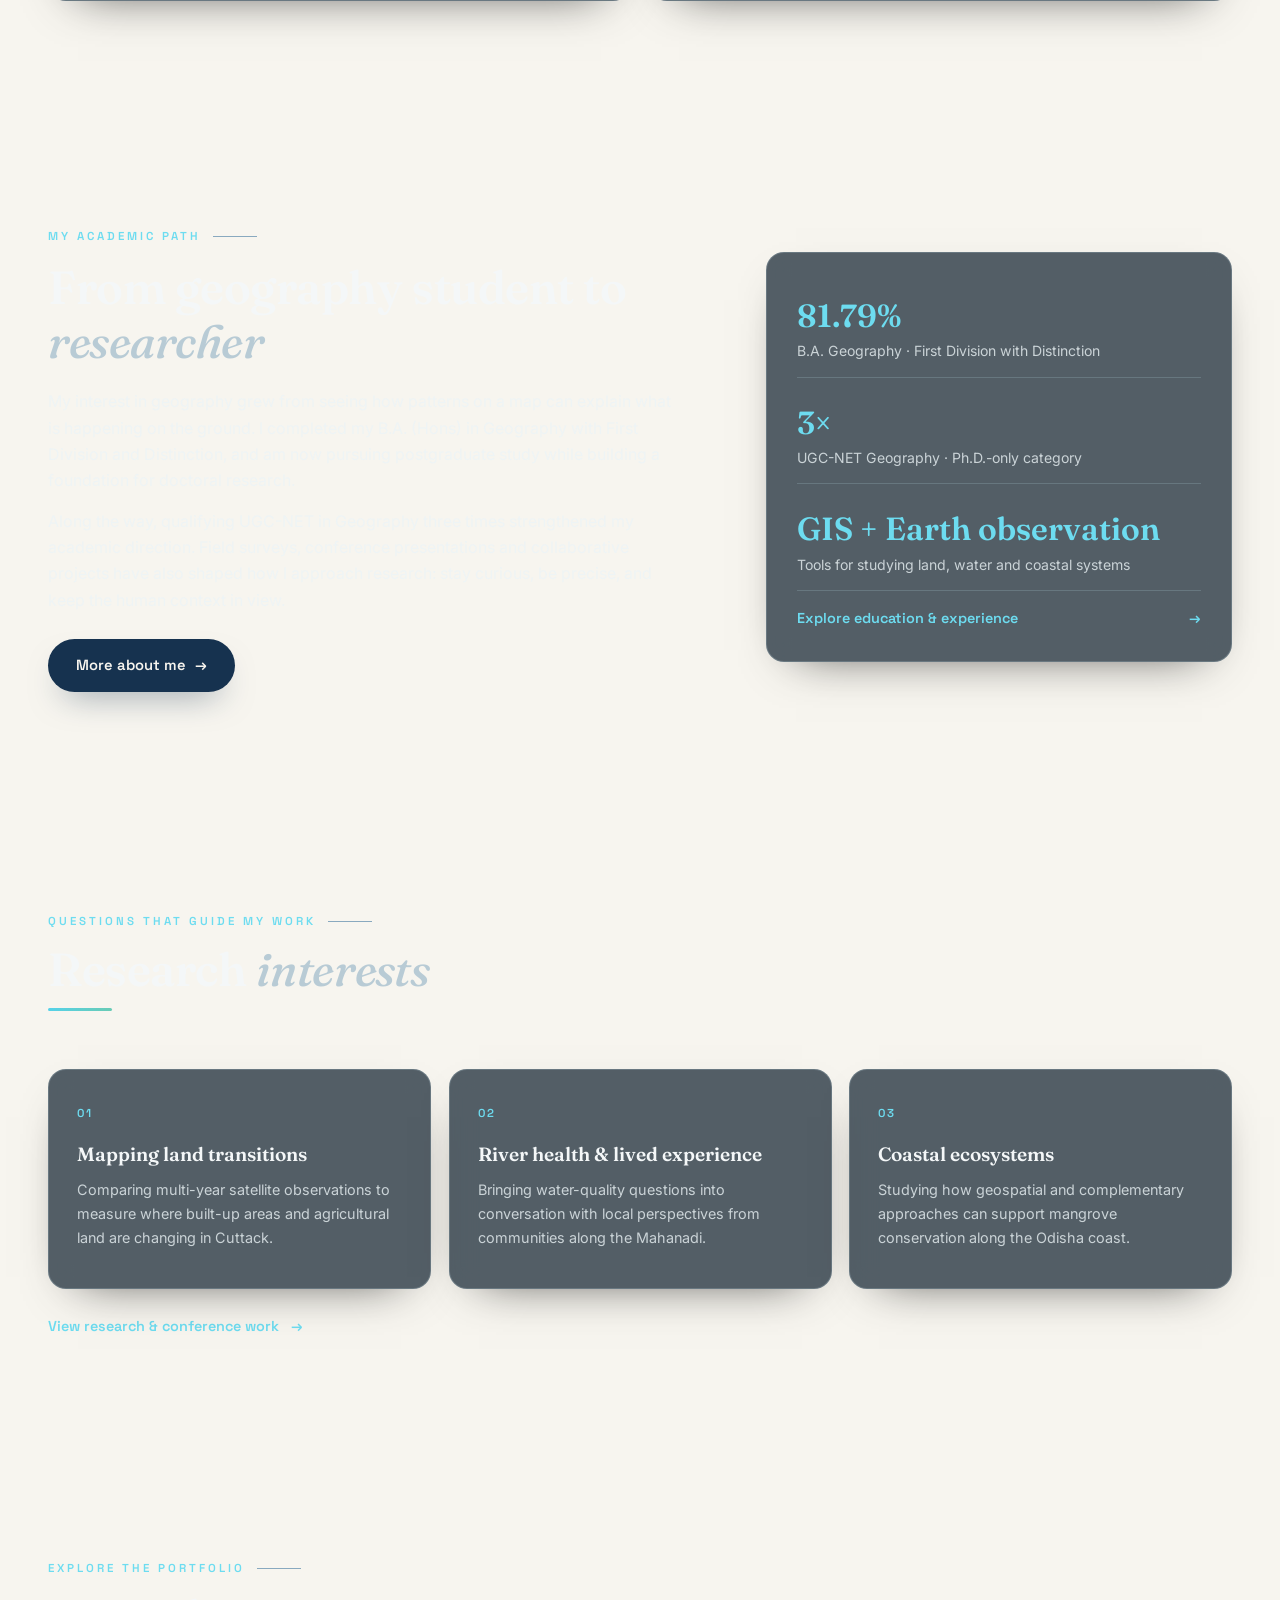
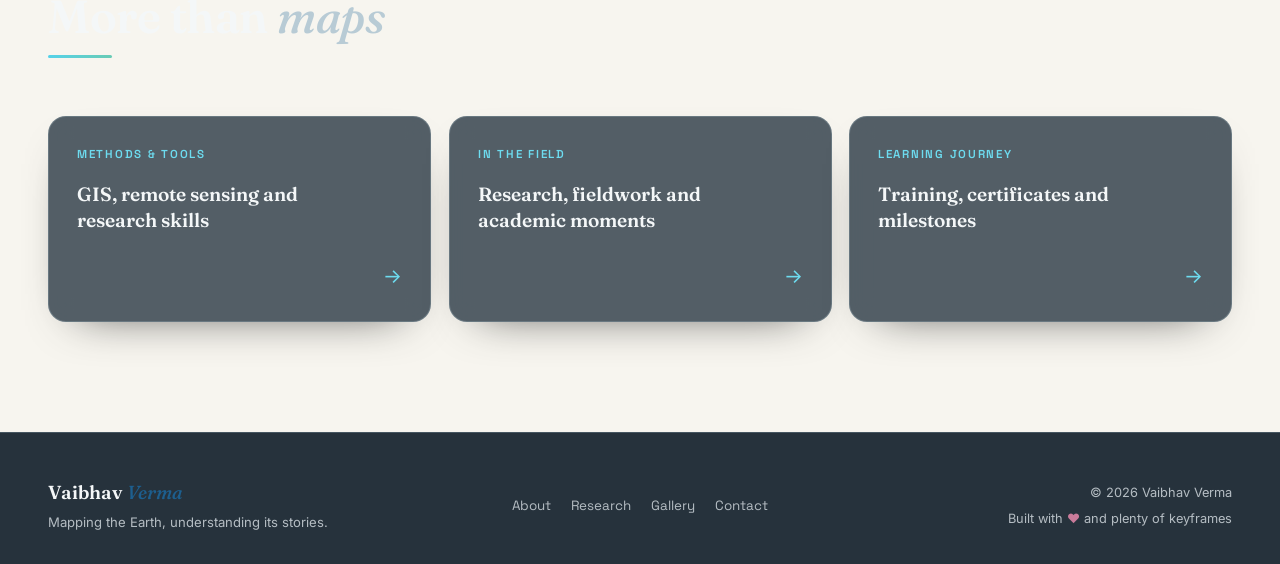
==== commit 9a3fbea8: "Remove nonfunctional home card arrows Co-authored-by: Copilot App <223556219+Copilot@users.noreply.g" ====
--- a/index.html
+++ b/index.html
@@ -10,7 +10,7 @@
   <link rel="preconnect" href="https://fonts.googleapis.com">
   <link rel="preconnect" href="https://fonts.gstatic.com" crossorigin>
   <link href="https://fonts.googleapis.com/css2?family=Fraunces:ital,wght@0,500;0,600;0,700;1,500;1,600&family=Inter:wght@400;500;600&family=Space+Grotesk:wght@500;600&display=swap" rel="stylesheet">
-  <link rel="stylesheet" href="css/style.css?v=31">
+  <link rel="stylesheet" href="css/style.css?v=33">
   <script type="application/ld+json">
   {
     "@context": "https://schema.org",
@@ -92,7 +92,6 @@
               <h3>Satellite data analysis</h3>
               <p>Use Earth-observation imagery and time-series to trace environmental change across places and years.</p>
             </div>
-            <span class="capability-arrow" aria-hidden="true">↗</span>
           </article>
           <article class="capability-description reveal" style="--d:.12s">
             <span class="capability-number">02</span>
@@ -100,7 +99,6 @@
               <h3>GIS &amp; spatial modelling</h3>
               <p>Turn geographic datasets into clear maps and spatial comparisons that support research questions.</p>
             </div>
-            <span class="capability-arrow" aria-hidden="true">↗</span>
           </article>
           <article class="capability-description reveal" style="--d:.19s">
             <span class="capability-number">03</span>
@@ -108,7 +106,6 @@
               <h3>Coasts, rivers &amp; communities</h3>
               <p>Bring field observations and local context alongside mapped evidence of water and landscape systems.</p>
             </div>
-            <span class="capability-arrow" aria-hidden="true">↗</span>
           </article>
           <article class="capability-description reveal" style="--d:.26s">
             <span class="capability-number">04</span>
@@ -116,7 +113,6 @@
               <h3>Climate &amp; sustainability</h3>
               <p>Explore how geospatial research can inform conservation and more resilient environmental decisions.</p>
             </div>
-            <span class="capability-arrow" aria-hidden="true">↗</span>
           </article>
         </div>
       </div>
--- a/css/style.css
+++ b/css/style.css
@@ -1281,8 +1281,7 @@
 .home-page .home-pathway-label,
 .home-page .home-fact-link,
 .home-page .home-section-link,
-.home-page .home-pathway-arrow,
-.home-page .capability-arrow {
+.home-page .home-pathway-arrow {
   color: #6DDCF0;
 }
 .home-page .home-fact { border-color: rgba(200, 230, 239, 0.18); }
@@ -1338,7 +1337,7 @@
   position: relative;
   display: grid;
   min-height: 208px;
-  grid-template-columns: auto minmax(0, 1fr) auto;
+  grid-template-columns: auto minmax(0, 1fr);
   align-items: start;
   gap: 18px;
   overflow: hidden;
@@ -1397,17 +1396,6 @@
   font-size: 0.88rem;
   line-height: 1.7;
 }
-.capability-arrow {
-  color: var(--cyan);
-  font-size: 1.05rem;
-  opacity: 0.55;
-  transform: translate(-2px, 2px);
-  transition: opacity 0.35s, transform 0.35s;
-}
-.capability-description:hover .capability-arrow {
-  opacity: 1;
-  transform: translate(2px, -2px);
-}
 .home-overview-grid {
   display: grid;
   grid-template-columns: minmax(0, 1.15fr) minmax(280px, 0.85fr);
@@ -1521,6 +1509,9 @@
   .home-interest-grid, .home-pathway-grid { grid-template-columns: 1fr; }
   .home-interest { min-height: 0; }
   .home-pathway { min-height: 150px; }
+  .home-page > .hero { min-height: 82svh; }
+  .home-page > .section { padding-block: 48px; }
+  .home-page .section-head { margin-bottom: 24px; }
 }
 
 /* ── Reduced motion ───────────────────────────────────────── */
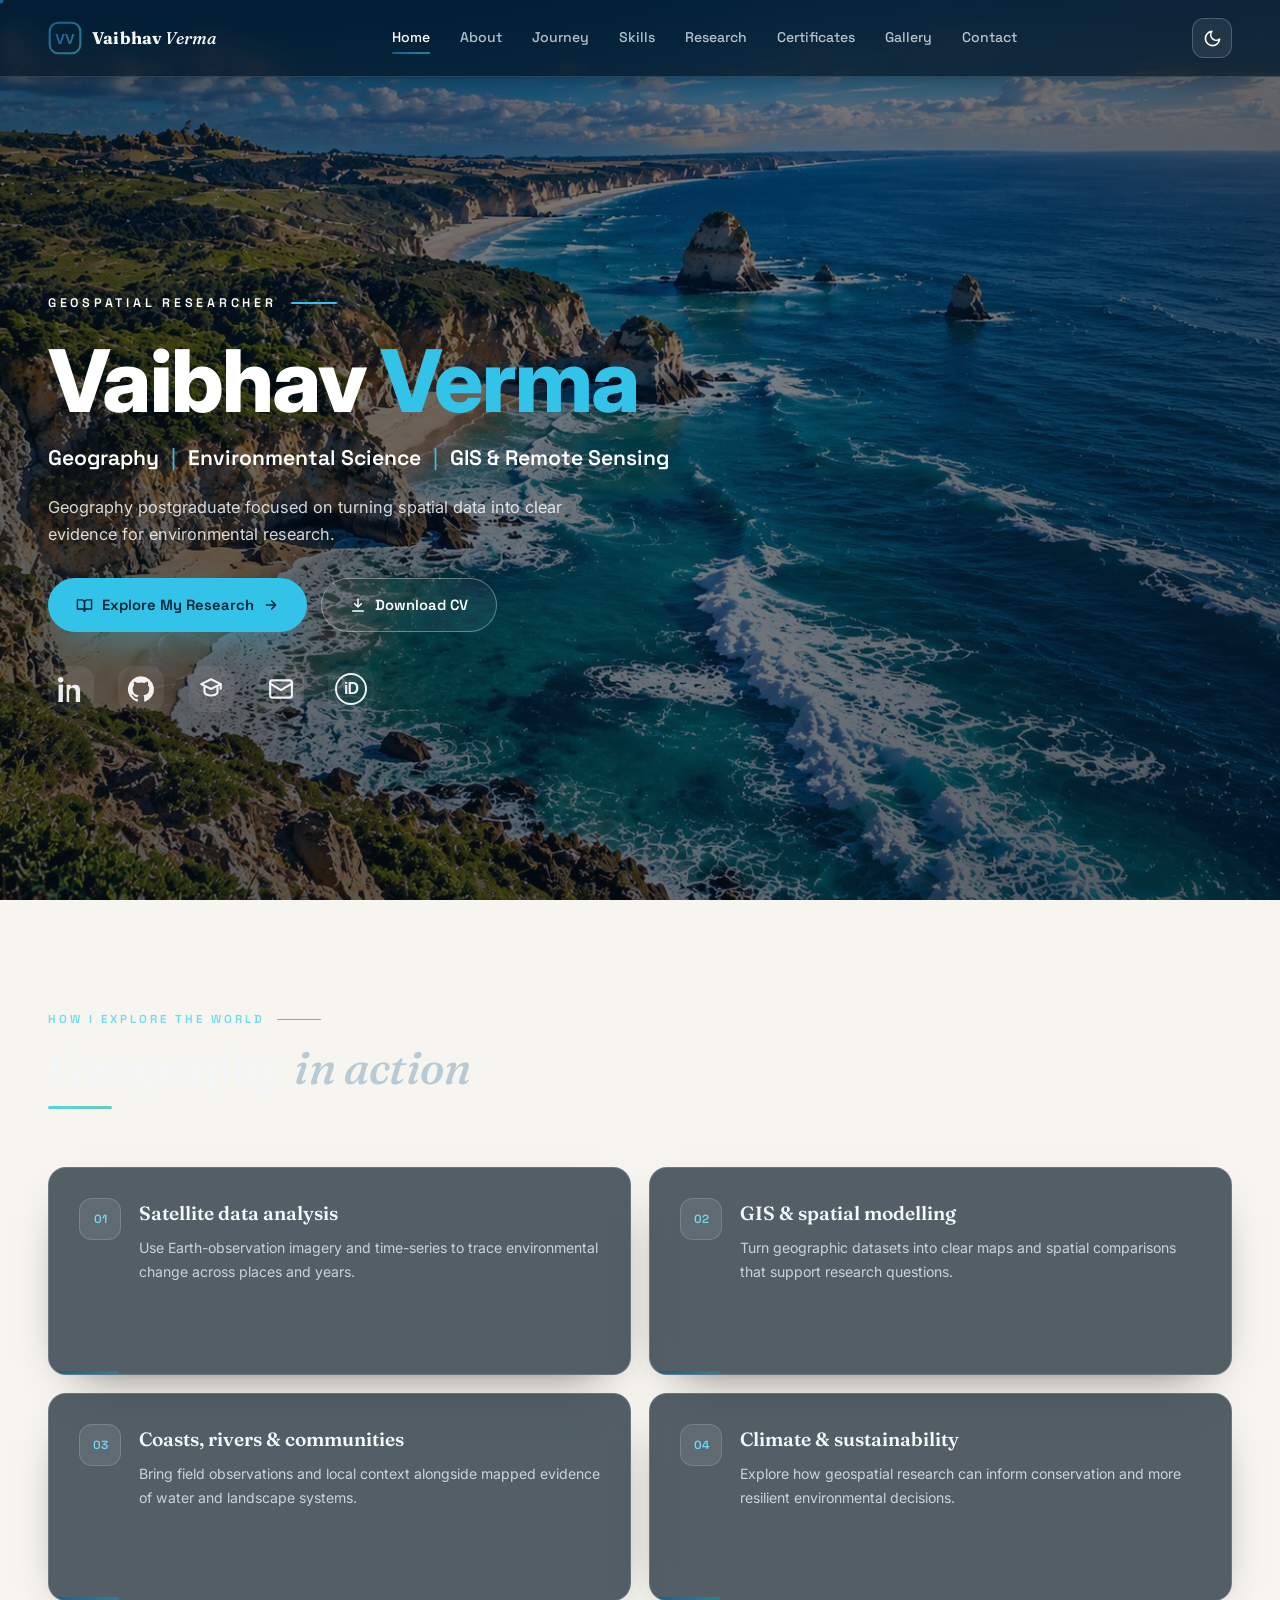
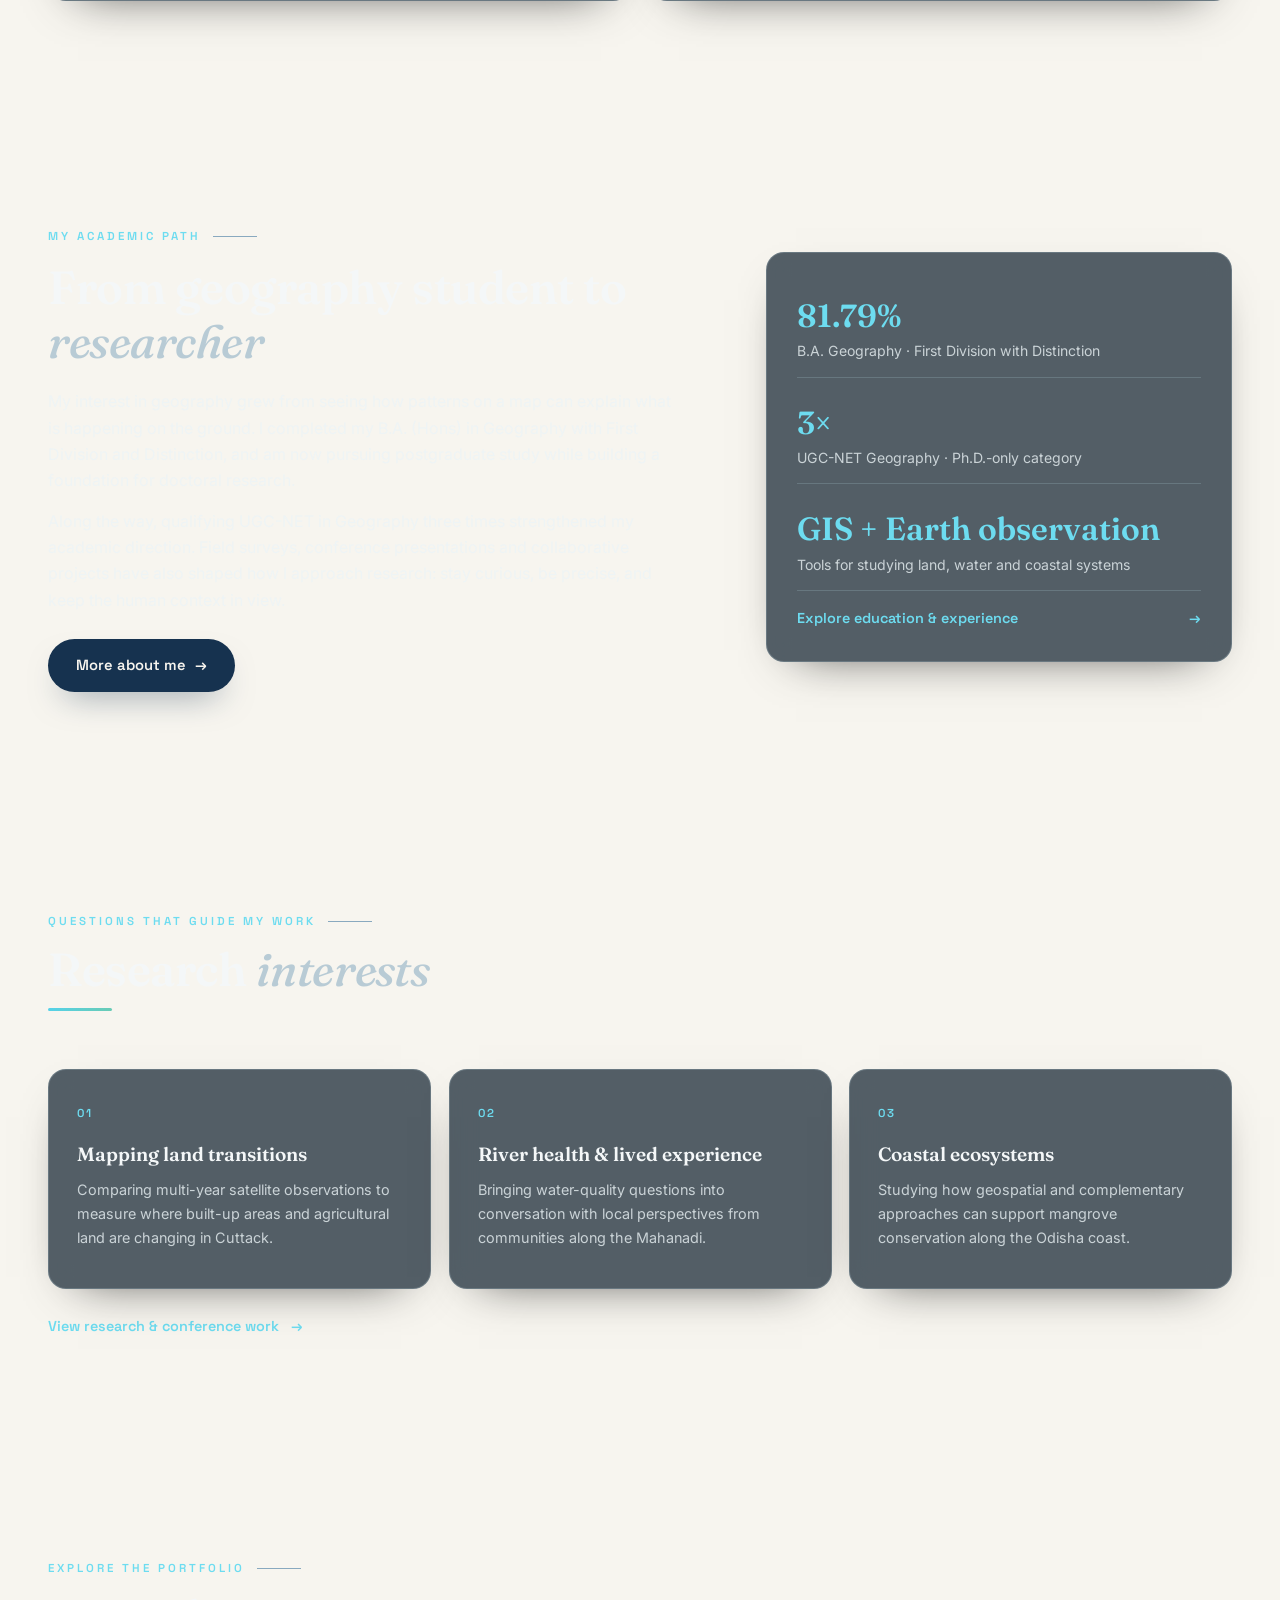
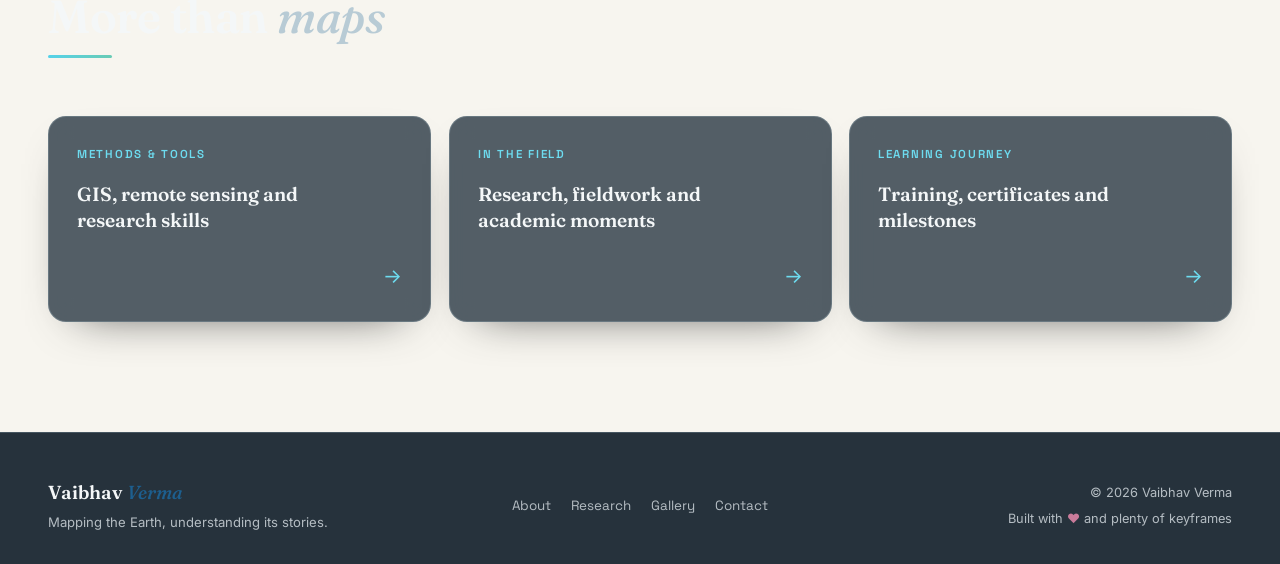
==== commit 1e31e3ab: "Improve home background video clarity Co-authored-by: Copilot App <223556219+Copilot@users.noreply.g" ====
--- a/index.html
+++ b/index.html
@@ -10,7 +10,7 @@
   <link rel="preconnect" href="https://fonts.googleapis.com">
   <link rel="preconnect" href="https://fonts.gstatic.com" crossorigin>
   <link href="https://fonts.googleapis.com/css2?family=Fraunces:ital,wght@0,500;0,600;0,700;1,500;1,600&family=Inter:wght@400;500;600&family=Space+Grotesk:wght@500;600&display=swap" rel="stylesheet">
-  <link rel="stylesheet" href="css/style.css?v=33">
+  <link rel="stylesheet" href="css/style.css?v=34">
   <script type="application/ld+json">
   {
     "@context": "https://schema.org",
@@ -31,7 +31,7 @@
   <main class="home-page">
     <div class="home-background" aria-hidden="true">
       <video autoplay muted loop playsinline preload="metadata" poster="assets/hero-coast.jpg?v=3">
-        <source src="assets/hero-coast.mp4?v=3" type="video/mp4">
+        <source src="assets/hero-coast-hq.mp4?v=1" type="video/mp4">
       </video>
       <div class="home-background-shade"></div>
     </div>
--- a/css/style.css
+++ b/css/style.css
@@ -1228,8 +1228,8 @@
   position: absolute;
   inset: 0;
   background:
-    linear-gradient(180deg, rgba(3, 14, 24, 0.62), rgba(3, 14, 24, 0.72)),
-    linear-gradient(95deg, rgba(3, 14, 24, 0.4), rgba(3, 14, 24, 0.12) 58%, rgba(3, 14, 24, 0.42));
+    linear-gradient(180deg, rgba(3, 14, 24, 0.44), rgba(3, 14, 24, 0.56)),
+    linear-gradient(95deg, rgba(3, 14, 24, 0.26), rgba(3, 14, 24, 0.08) 58%, rgba(3, 14, 24, 0.3));
 }
 .home-page > .hero,
 .home-page > .section,
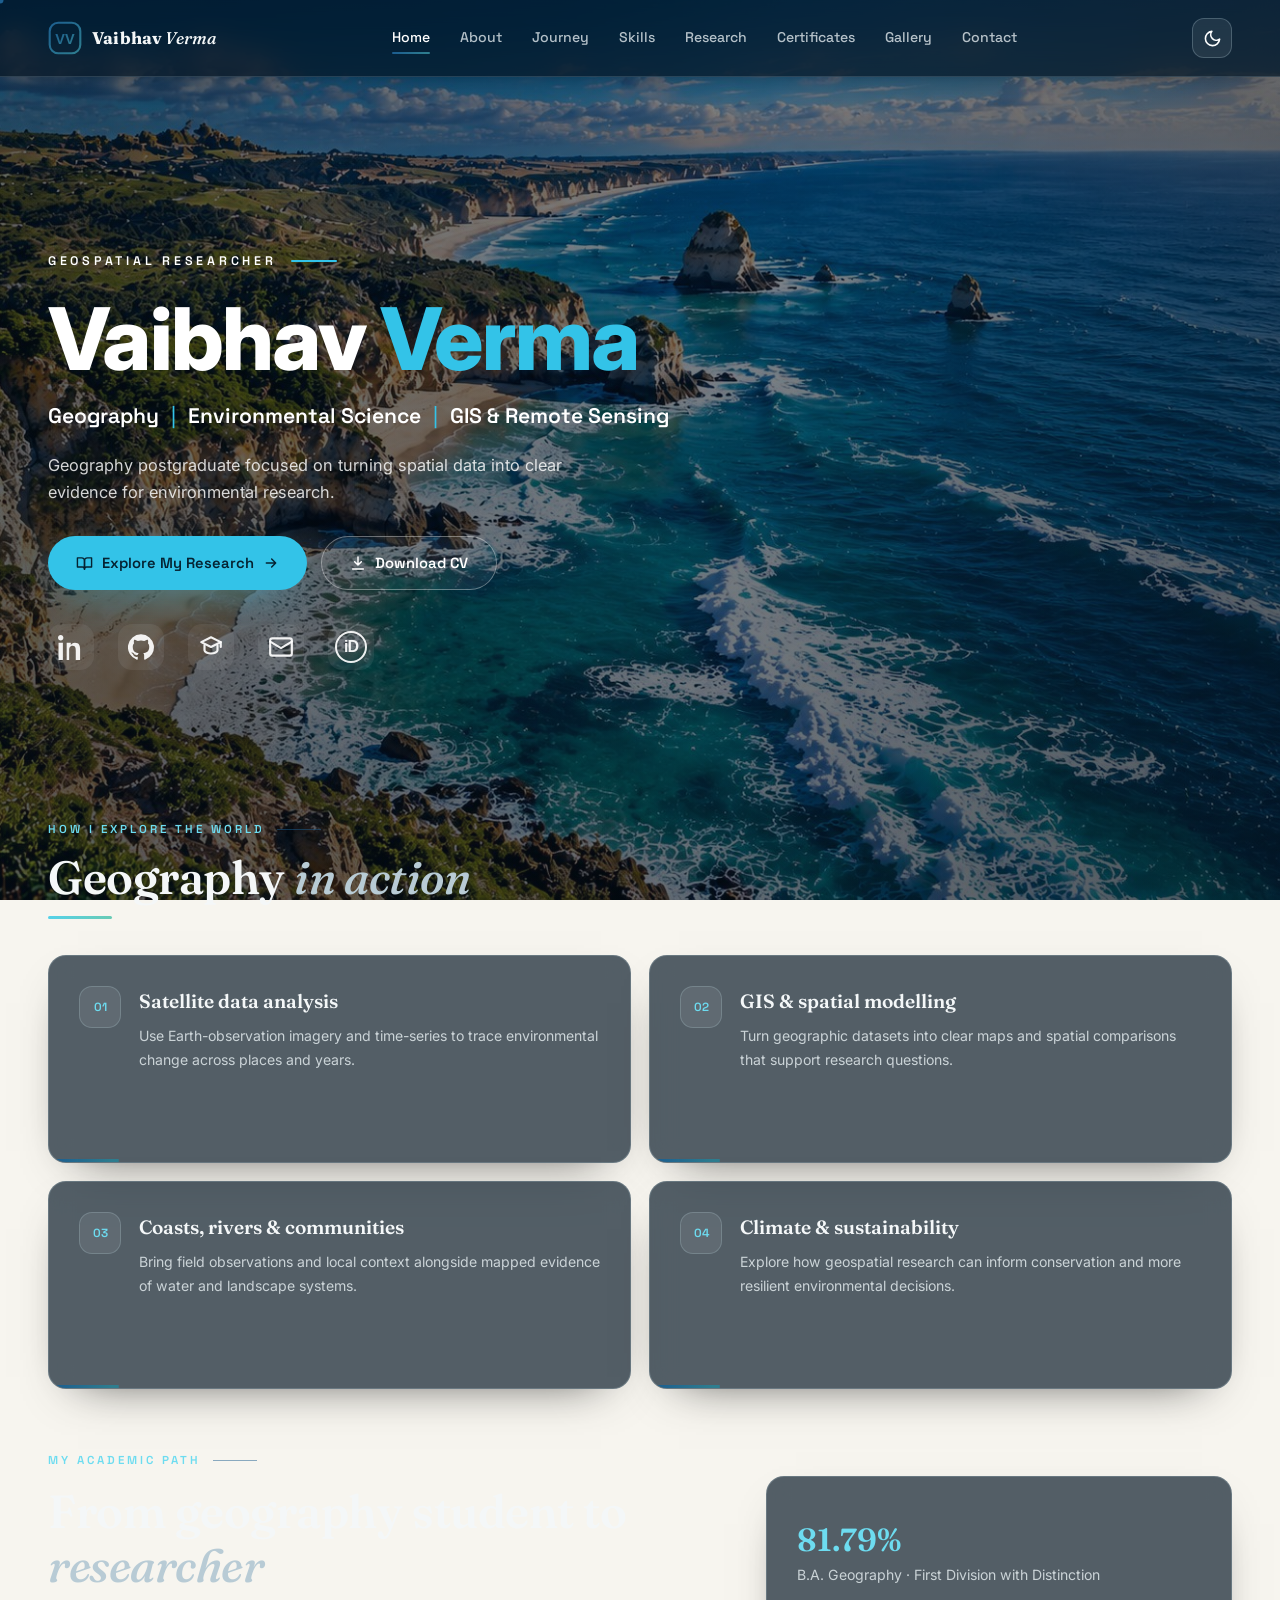
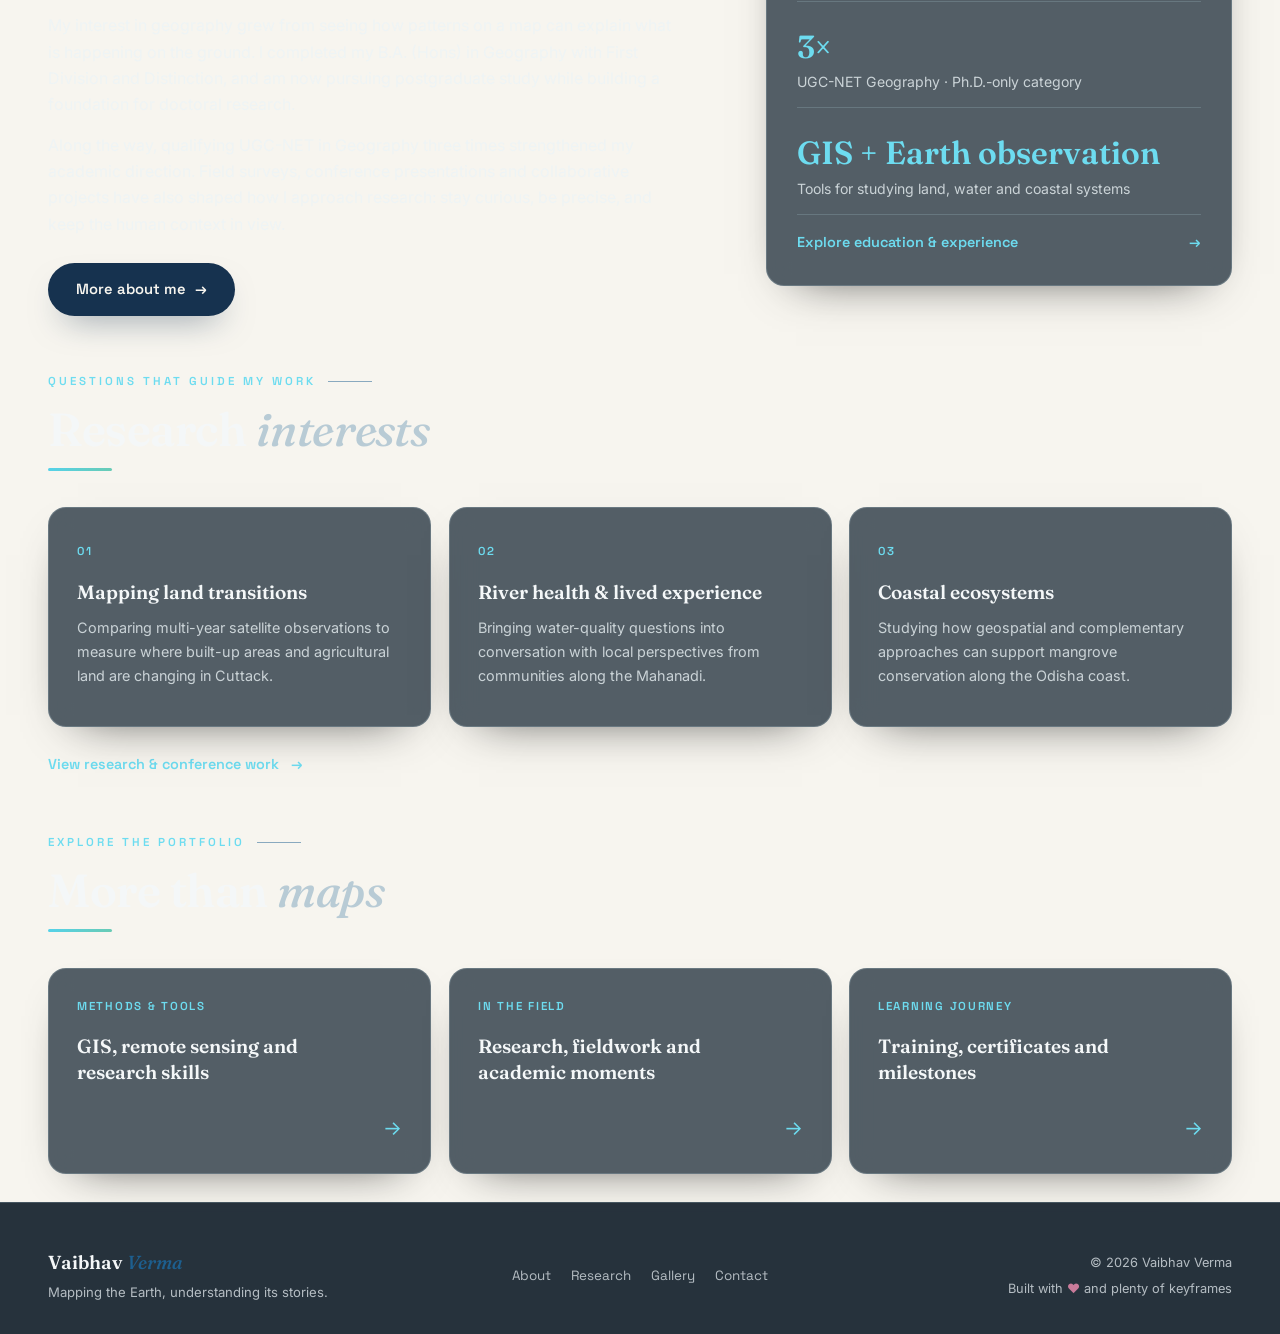
==== commit 5b8e3d1c: "Split research and gallery carousels, tighten home spacing - Split research page into publications a" ====
--- a/index.html
+++ b/index.html
@@ -10,7 +10,7 @@
   <link rel="preconnect" href="https://fonts.googleapis.com">
   <link rel="preconnect" href="https://fonts.gstatic.com" crossorigin>
   <link href="https://fonts.googleapis.com/css2?family=Fraunces:ital,wght@0,500;0,600;0,700;1,500;1,600&family=Inter:wght@400;500;600&family=Space+Grotesk:wght@500;600&display=swap" rel="stylesheet">
-  <link rel="stylesheet" href="css/style.css?v=34">
+  <link rel="stylesheet" href="css/style.css?v=37">
   <script type="application/ld+json">
   {
     "@context": "https://schema.org",
--- a/css/style.css
+++ b/css/style.css
@@ -651,6 +651,38 @@
 .marquee-arrow svg { width: 20px; height: 20px; fill: none; stroke: currentColor; stroke-width: 2; stroke-linecap: round; stroke-linejoin: round; }
 .marquee-arrow--prev { left: 8px; }
 .marquee-arrow--next { right: 8px; }
+.research-block + .research-block { margin-top: 38px; }
+.marquee-label {
+  display: flex;
+  align-items: center;
+  gap: 14px;
+  margin: 0 0 14px;
+  font-family: var(--font-label);
+  font-size: 0.78rem;
+  font-weight: 600;
+  letter-spacing: 0.24em;
+  text-transform: uppercase;
+  color: var(--cyan);
+}
+.marquee-label::after {
+  content: "";
+  flex: 1;
+  height: 1px;
+  background: linear-gradient(90deg, var(--card-brd), transparent);
+}
+/* Soft shadow where cards are cut off at the marquee's side edges */
+.marquee-shell::before,
+.marquee-shell::after {
+  content: "";
+  position: absolute;
+  top: 0;
+  bottom: 0;
+  width: 36px;
+  z-index: 2;
+  pointer-events: none;
+}
+.marquee-shell::before { left: 0; background: linear-gradient(90deg, rgba(10, 32, 52, 0.38), rgba(10, 32, 52, 0)); }
+.marquee-shell::after { right: 0; background: linear-gradient(270deg, rgba(10, 32, 52, 0.38), rgba(10, 32, 52, 0)); }
 .research-marquee {
   width: 100%;
   overflow-x: auto;
@@ -777,6 +809,24 @@
   scroll-behavior: auto;
   outline-offset: -4px;
 }
+.gallery-block + .gallery-block { margin-top: 34px; }
+.gallery-section .marquee-label {
+  justify-content: center;
+  gap: 18px;
+  margin-bottom: 16px;
+  color: #00d9ff;
+}
+.gallery-section .marquee-label::before {
+  content: "";
+  flex: 1;
+  height: 1px;
+  background: linear-gradient(270deg, rgba(0, 217, 255, 0.45), rgba(0, 217, 255, 0));
+}
+.gallery-section .marquee-label::after {
+  background: linear-gradient(90deg, rgba(0, 217, 255, 0.45), rgba(0, 217, 255, 0));
+}
+.gallery-marquee-shell::before { background: linear-gradient(90deg, rgba(1, 10, 22, 0.72), rgba(1, 10, 22, 0)); }
+.gallery-marquee-shell::after { background: linear-gradient(270deg, rgba(1, 10, 22, 0.72), rgba(1, 10, 22, 0)); }
 .gallery-marquee::-webkit-scrollbar { display: none; }
 .gallery-marquee:focus-visible { outline: 2px solid #00d9ff; }
 .gallery-marquee-shell .marquee-arrow {
@@ -1139,6 +1189,8 @@
   }
   .marquee-arrow { width: 34px; height: 34px; }
   .marquee-arrow svg { width: 18px; height: 18px; }
+  .marquee-shell::before,
+  .marquee-shell::after { width: 22px; }
   .research-marquee-shell .marquee-arrow--prev { left: 3px; }
   .research-marquee-shell .marquee-arrow--next { right: 3px; }
   .gallery-marquee-shell .marquee-arrow--prev { left: 3px; }
@@ -1236,6 +1288,17 @@
 .home-page > .section-alt {
   background: transparent;
 }
+.home-page > .hero {
+  min-height: 88svh;
+  padding-bottom: 16px;
+}
+.home-page > .section,
+.home-page > .section-alt {
+  padding-block: 28px;
+}
+.home-page .section-head {
+  margin-bottom: 36px;
+}
 .home-page .sec-kicker { color: #6DDCF0; }
 .home-page .sec-title,
 .home-page .home-interest h3,
@@ -1510,7 +1573,7 @@
   .home-interest { min-height: 0; }
   .home-pathway { min-height: 150px; }
   .home-page > .hero { min-height: 82svh; }
-  .home-page > .section { padding-block: 48px; }
+  .home-page > .section { padding-block: 32px; }
   .home-page .section-head { margin-bottom: 24px; }
 }
 
